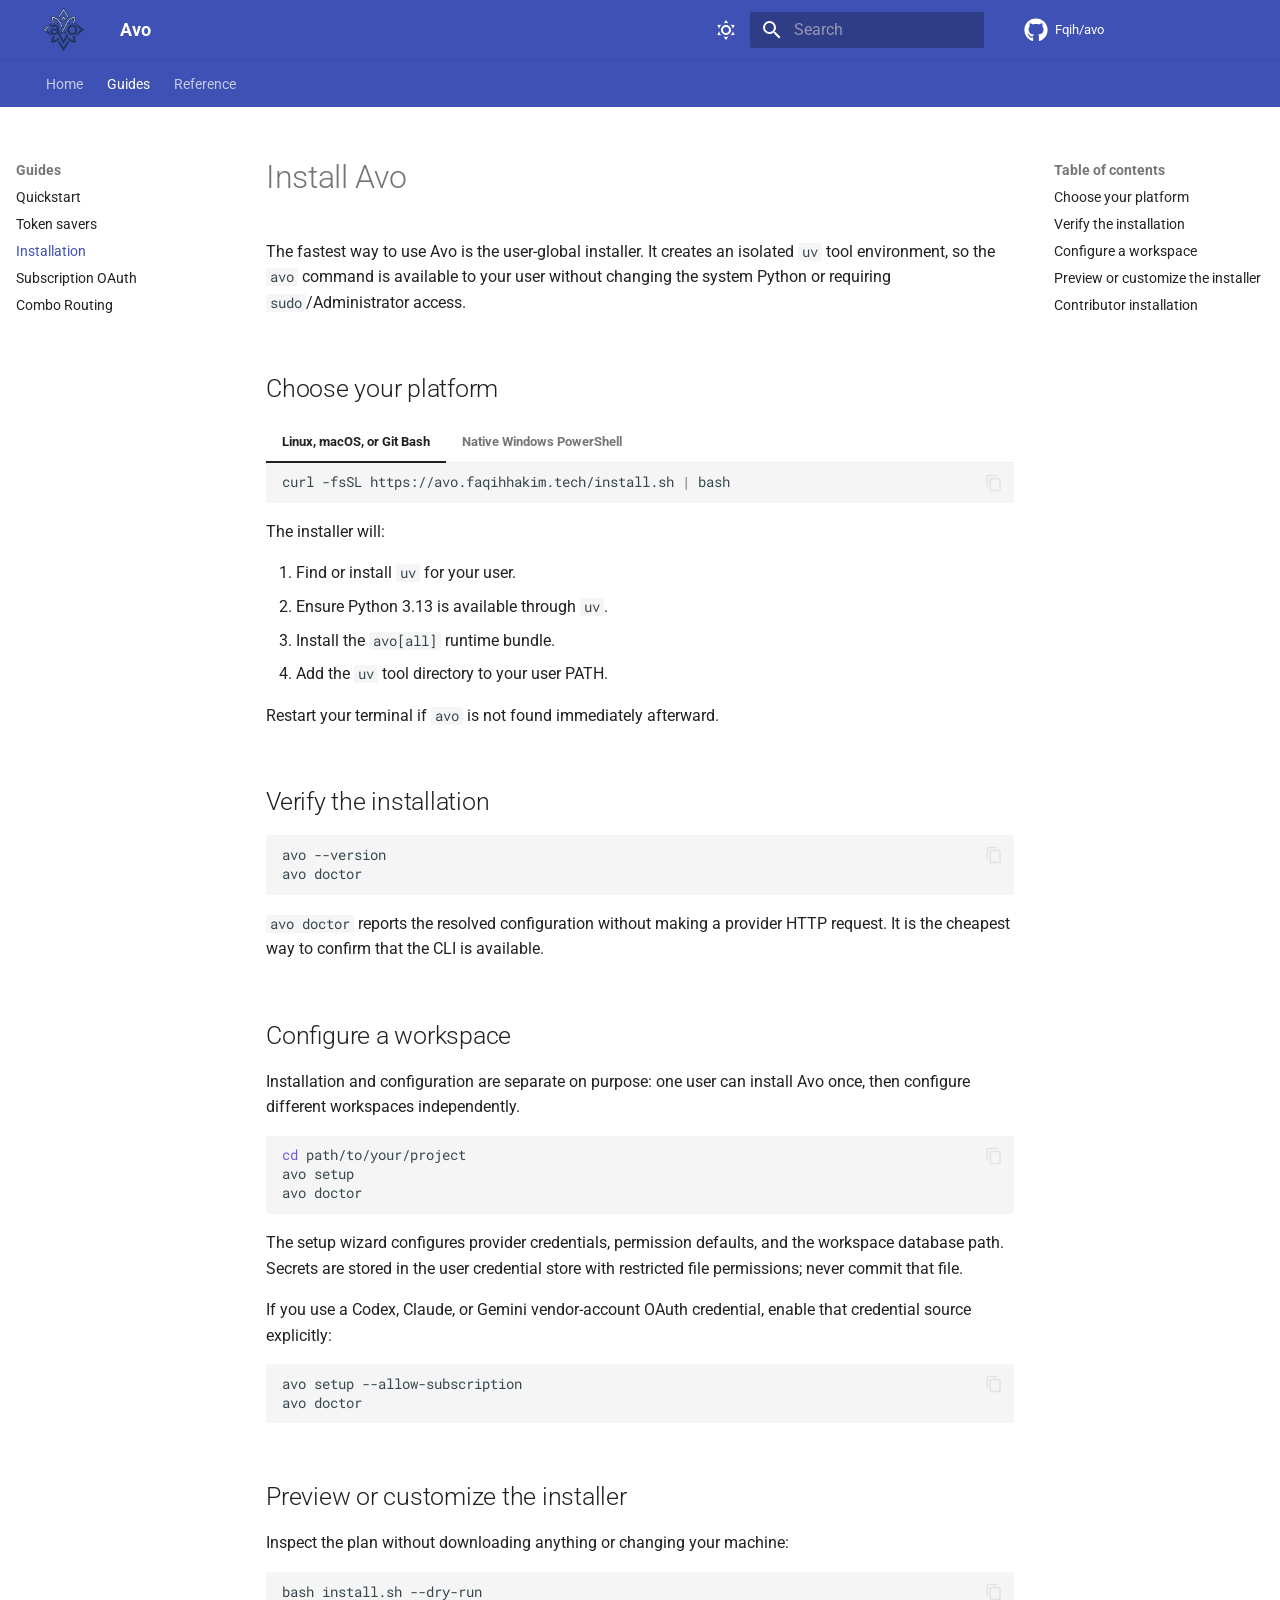
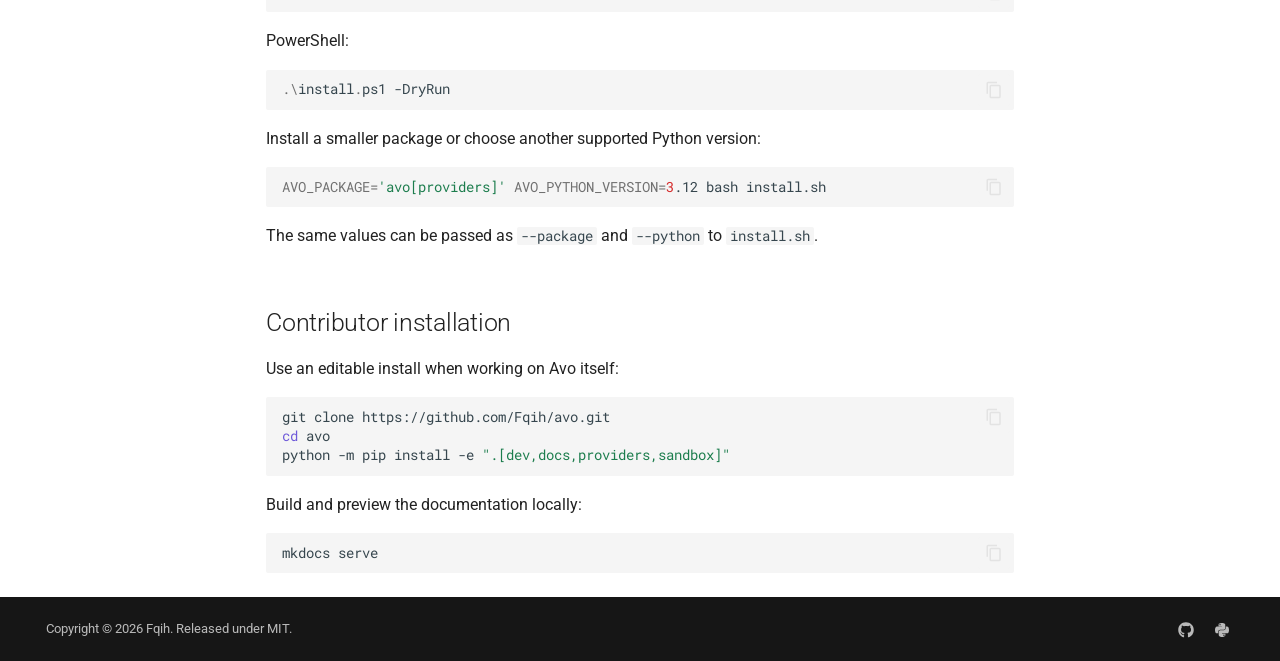
==== site/guides/install/index.html @ 34811fc2 "feat(site): modernize standalone landing site and streamline CI deployment" ====
<!doctype html>
<html lang="en" class="no-js">
  <head>
    
      <meta charset="utf-8">
      <meta name="viewport" content="width=device-width,initial-scale=1">
      
        <meta name="description" content="Provider-agnostic reliability runtime for bounded, observable, resumable AI agent loops.">
      
      
      
        <link rel="canonical" href="https://avo.faqihhakim.tech/guides/install/">
      
      
        <link rel="prev" href="../token-savers/">
      
      
        <link rel="next" href="../subscription-auth/">
      
      
        
      
      
      <link rel="icon" href="../../assets/logo.png">
      <meta name="generator" content="mkdocs-1.6.1, mkdocs-material-9.7.7">
    
    
      
        <title>Installation - Avo</title>
      
    
    
      <link rel="stylesheet" href="../../assets/stylesheets/main.ec1eaa64.min.css">
      
        
        <link rel="stylesheet" href="../../assets/stylesheets/palette.ab4e12ef.min.css">
      
      


    
    
      
    
    
      
        
        
        <link rel="preconnect" href="https://fonts.gstatic.com" crossorigin>
        <link rel="stylesheet" href="https://fonts.googleapis.com/css?family=Roboto:300,300i,400,400i,700,700i%7CRoboto+Mono:400,400i,700,700i&display=fallback">
        <style>:root{--md-text-font:"Roboto";--md-code-font:"Roboto Mono"}</style>
      
    
    
      <link rel="stylesheet" href="../../assets/_mkdocstrings.css">
    
      <link rel="stylesheet" href="../../assets/extra.css">
    
    <script>__md_scope=new URL("../..",location),__md_hash=e=>[...e].reduce(((e,_)=>(e<<5)-e+_.charCodeAt(0)),0),__md_get=(e,_=localStorage,t=__md_scope)=>JSON.parse(_.getItem(t.pathname+"."+e)),__md_set=(e,_,t=localStorage,a=__md_scope)=>{try{t.setItem(a.pathname+"."+e,JSON.stringify(_))}catch(e){}}</script>
    
      

    
    
  </head>
  
  
    
    
      
    
    
    
    
    <body dir="ltr" data-md-color-scheme="default" data-md-color-primary="indigo" data-md-color-accent="indigo">
  
    
    <input class="md-toggle" data-md-toggle="drawer" type="checkbox" id="__drawer" autocomplete="off">
    <input class="md-toggle" data-md-toggle="search" type="checkbox" id="__search" autocomplete="off">
    <label class="md-overlay" for="__drawer"></label>
    <div data-md-component="skip">
      
        
        <a href="#install-avo" class="md-skip">
          Skip to content
        </a>
      
    </div>
    <div data-md-component="announce">
      
    </div>
    
    
      

<header class="md-header" data-md-component="header">
  <nav class="md-header__inner md-grid" aria-label="Header">
    <a href="../.." title="Avo" class="md-header__button md-logo" aria-label="Avo" data-md-component="logo">
      
  <img src="../../assets/logo.png" alt="logo">

    </a>
    <label class="md-header__button md-icon" for="__drawer">
      
      <svg xmlns="http://www.w3.org/2000/svg" viewBox="0 0 24 24"><path d="M3 6h18v2H3zm0 5h18v2H3zm0 5h18v2H3z"/></svg>
    </label>
    <div class="md-header__title" data-md-component="header-title">
      <div class="md-header__ellipsis">
        <div class="md-header__topic">
          <span class="md-ellipsis">
            Avo
          </span>
        </div>
        <div class="md-header__topic" data-md-component="header-topic">
          <span class="md-ellipsis">
            
              Installation
            
          </span>
        </div>
      </div>
    </div>
    
      
        <form class="md-header__option" data-md-component="palette">
  
    
    
    
    <input class="md-option" data-md-color-media="(prefers-color-scheme: light)" data-md-color-scheme="default" data-md-color-primary="indigo" data-md-color-accent="indigo"  aria-label="Switch to dark mode"  type="radio" name="__palette" id="__palette_0">
    
      <label class="md-header__button md-icon" title="Switch to dark mode" for="__palette_1" hidden>
        <svg xmlns="http://www.w3.org/2000/svg" viewBox="0 0 24 24"><path d="M12 7a5 5 0 0 1 5 5 5 5 0 0 1-5 5 5 5 0 0 1-5-5 5 5 0 0 1 5-5m0 2a3 3 0 0 0-3 3 3 3 0 0 0 3 3 3 3 0 0 0 3-3 3 3 0 0 0-3-3m0-7 2.39 3.42C13.65 5.15 12.84 5 12 5s-1.65.15-2.39.42zM3.34 7l4.16-.35A7.2 7.2 0 0 0 5.94 8.5c-.44.74-.69 1.5-.83 2.29zm.02 10 1.76-3.77a7.131 7.131 0 0 0 2.38 4.14zM20.65 7l-1.77 3.79a7.02 7.02 0 0 0-2.38-4.15zm-.01 10-4.14.36c.59-.51 1.12-1.14 1.54-1.86.42-.73.69-1.5.83-2.29zM12 22l-2.41-3.44c.74.27 1.55.44 2.41.44.82 0 1.63-.17 2.37-.44z"/></svg>
      </label>
    
  
    
    
    
    <input class="md-option" data-md-color-media="(prefers-color-scheme: dark)" data-md-color-scheme="slate" data-md-color-primary="indigo" data-md-color-accent="indigo"  aria-label="Switch to light mode"  type="radio" name="__palette" id="__palette_1">
    
      <label class="md-header__button md-icon" title="Switch to light mode" for="__palette_0" hidden>
        <svg xmlns="http://www.w3.org/2000/svg" viewBox="0 0 24 24"><path d="m17.75 4.09-2.53 1.94.91 3.06-2.63-1.81-2.63 1.81.91-3.06-2.53-1.94L12.44 4l1.06-3 1.06 3zm3.5 6.91-1.64 1.25.59 1.98-1.7-1.17-1.7 1.17.59-1.98L15.75 11l2.06-.05L18.5 9l.69 1.95zm-2.28 4.95c.83-.08 1.72 1.1 1.19 1.85-.32.45-.66.87-1.08 1.27C15.17 23 8.84 23 4.94 19.07c-3.91-3.9-3.91-10.24 0-14.14.4-.4.82-.76 1.27-1.08.75-.53 1.93.36 1.85 1.19-.27 2.86.69 5.83 2.89 8.02a9.96 9.96 0 0 0 8.02 2.89m-1.64 2.02a12.08 12.08 0 0 1-7.8-3.47c-2.17-2.19-3.33-5-3.49-7.82-2.81 3.14-2.7 7.96.31 10.98 3.02 3.01 7.84 3.12 10.98.31"/></svg>
      </label>
    
  
</form>
      
    
    
      <script>var palette=__md_get("__palette");if(palette&&palette.color){if("(prefers-color-scheme)"===palette.color.media){var media=matchMedia("(prefers-color-scheme: light)"),input=document.querySelector(media.matches?"[data-md-color-media='(prefers-color-scheme: light)']":"[data-md-color-media='(prefers-color-scheme: dark)']");palette.color.media=input.getAttribute("data-md-color-media"),palette.color.scheme=input.getAttribute("data-md-color-scheme"),palette.color.primary=input.getAttribute("data-md-color-primary"),palette.color.accent=input.getAttribute("data-md-color-accent")}for(var[key,value]of Object.entries(palette.color))document.body.setAttribute("data-md-color-"+key,value)}</script>
    
    
    
      
      
        <label class="md-header__button md-icon" for="__search">
          
          <svg xmlns="http://www.w3.org/2000/svg" viewBox="0 0 24 24"><path d="M9.5 3A6.5 6.5 0 0 1 16 9.5c0 1.61-.59 3.09-1.56 4.23l.27.27h.79l5 5-1.5 1.5-5-5v-.79l-.27-.27A6.52 6.52 0 0 1 9.5 16 6.5 6.5 0 0 1 3 9.5 6.5 6.5 0 0 1 9.5 3m0 2C7 5 5 7 5 9.5S7 14 9.5 14 14 12 14 9.5 12 5 9.5 5"/></svg>
        </label>
        <div class="md-search" data-md-component="search" role="dialog">
  <label class="md-search__overlay" for="__search"></label>
  <div class="md-search__inner" role="search">
    <form class="md-search__form" name="search">
      <input type="text" class="md-search__input" name="query" aria-label="Search" placeholder="Search" autocapitalize="off" autocorrect="off" autocomplete="off" spellcheck="false" data-md-component="search-query" required>
      <label class="md-search__icon md-icon" for="__search">
        
        <svg xmlns="http://www.w3.org/2000/svg" viewBox="0 0 24 24"><path d="M9.5 3A6.5 6.5 0 0 1 16 9.5c0 1.61-.59 3.09-1.56 4.23l.27.27h.79l5 5-1.5 1.5-5-5v-.79l-.27-.27A6.52 6.52 0 0 1 9.5 16 6.5 6.5 0 0 1 3 9.5 6.5 6.5 0 0 1 9.5 3m0 2C7 5 5 7 5 9.5S7 14 9.5 14 14 12 14 9.5 12 5 9.5 5"/></svg>
        
        <svg xmlns="http://www.w3.org/2000/svg" viewBox="0 0 24 24"><path d="M20 11v2H8l5.5 5.5-1.42 1.42L4.16 12l7.92-7.92L13.5 5.5 8 11z"/></svg>
      </label>
      <nav class="md-search__options" aria-label="Search">
        
        <button type="reset" class="md-search__icon md-icon" title="Clear" aria-label="Clear" tabindex="-1">
          
          <svg xmlns="http://www.w3.org/2000/svg" viewBox="0 0 24 24"><path d="M19 6.41 17.59 5 12 10.59 6.41 5 5 6.41 10.59 12 5 17.59 6.41 19 12 13.41 17.59 19 19 17.59 13.41 12z"/></svg>
        </button>
      </nav>
      
        <div class="md-search__suggest" data-md-component="search-suggest"></div>
      
    </form>
    <div class="md-search__output">
      <div class="md-search__scrollwrap" tabindex="0" data-md-scrollfix>
        <div class="md-search-result" data-md-component="search-result">
          <div class="md-search-result__meta">
            Initializing search
          </div>
          <ol class="md-search-result__list" role="presentation"></ol>
        </div>
      </div>
    </div>
  </div>
</div>
      
    
    
      <div class="md-header__source">
        <a href="https://github.com/Fqih/avo" title="Go to repository" class="md-source" data-md-component="source">
  <div class="md-source__icon md-icon">
    
    <svg xmlns="http://www.w3.org/2000/svg" viewBox="0 0 512 512"><!--! Font Awesome Free 7.1.0 by @fontawesome - https://fontawesome.com License - https://fontawesome.com/license/free (Icons: CC BY 4.0, Fonts: SIL OFL 1.1, Code: MIT License) Copyright 2025 Fonticons, Inc.--><path d="M173.9 397.4c0 2-2.3 3.6-5.2 3.6-3.3.3-5.6-1.3-5.6-3.6 0-2 2.3-3.6 5.2-3.6 3-.3 5.6 1.3 5.6 3.6m-31.1-4.5c-.7 2 1.3 4.3 4.3 4.9 2.6 1 5.6 0 6.2-2s-1.3-4.3-4.3-5.2c-2.6-.7-5.5.3-6.2 2.3m44.2-1.7c-2.9.7-4.9 2.6-4.6 4.9.3 2 2.9 3.3 5.9 2.6 2.9-.7 4.9-2.6 4.6-4.6-.3-1.9-3-3.2-5.9-2.9M252.8 8C114.1 8 8 113.3 8 252c0 110.9 69.8 205.8 169.5 239.2 12.8 2.3 17.3-5.6 17.3-12.1 0-6.2-.3-40.4-.3-61.4 0 0-70 15-84.7-29.8 0 0-11.4-29.1-27.8-36.6 0 0-22.9-15.7 1.6-15.4 0 0 24.9 2 38.6 25.8 21.9 38.6 58.6 27.5 72.9 20.9 2.3-16 8.8-27.1 16-33.7-55.9-6.2-112.3-14.3-112.3-110.5 0-27.5 7.6-41.3 23.6-58.9-2.6-6.5-11.1-33.3 2.6-67.9 20.9-6.5 69 27 69 27 20-5.6 41.5-8.5 62.8-8.5s42.8 2.9 62.8 8.5c0 0 48.1-33.6 69-27 13.7 34.7 5.2 61.4 2.6 67.9 16 17.7 25.8 31.5 25.8 58.9 0 96.5-58.9 104.2-114.8 110.5 9.2 7.9 17 22.9 17 46.4 0 33.7-.3 75.4-.3 83.6 0 6.5 4.6 14.4 17.3 12.1C436.2 457.8 504 362.9 504 252 504 113.3 391.5 8 252.8 8M105.2 352.9c-1.3 1-1 3.3.7 5.2 1.6 1.6 3.9 2.3 5.2 1 1.3-1 1-3.3-.7-5.2-1.6-1.6-3.9-2.3-5.2-1m-10.8-8.1c-.7 1.3.3 2.9 2.3 3.9 1.6 1 3.6.7 4.3-.7.7-1.3-.3-2.9-2.3-3.9-2-.6-3.6-.3-4.3.7m32.4 35.6c-1.6 1.3-1 4.3 1.3 6.2 2.3 2.3 5.2 2.6 6.5 1 1.3-1.3.7-4.3-1.3-6.2-2.2-2.3-5.2-2.6-6.5-1m-11.4-14.7c-1.6 1-1.6 3.6 0 5.9s4.3 3.3 5.6 2.3c1.6-1.3 1.6-3.9 0-6.2-1.4-2.3-4-3.3-5.6-2"/></svg>
  </div>
  <div class="md-source__repository">
    Fqih/avo
  </div>
</a>
      </div>
    
  </nav>
  
</header>
    
    <div class="md-container" data-md-component="container">
      
      
        
          
            
<nav class="md-tabs" aria-label="Tabs" data-md-component="tabs">
  <div class="md-grid">
    <ul class="md-tabs__list">
      
        
  
  
  
  
    <li class="md-tabs__item">
      <a href="../.." class="md-tabs__link">
        
  
  
    
  
  Home

      </a>
    </li>
  

      
        
  
  
  
    
  
  
    
    
      <li class="md-tabs__item md-tabs__item--active">
        <a href="../quickstart/" class="md-tabs__link">
          
  
  
    
  
  Guides

        </a>
      </li>
    
  

      
        
  
  
  
  
    
    
      <li class="md-tabs__item">
        <a href="../../avo-reference/" class="md-tabs__link">
          
  
  
    
  
  Reference

        </a>
      </li>
    
  

      
    </ul>
  </div>
</nav>
          
        
      
      <main class="md-main" data-md-component="main">
        <div class="md-main__inner md-grid">
          
            
              
              <div class="md-sidebar md-sidebar--primary" data-md-component="sidebar" data-md-type="navigation" >
                <div class="md-sidebar__scrollwrap">
                  <div class="md-sidebar__inner">
                    


  


<nav class="md-nav md-nav--primary md-nav--lifted" aria-label="Navigation" data-md-level="0">
  <label class="md-nav__title" for="__drawer">
    <a href="../.." title="Avo" class="md-nav__button md-logo" aria-label="Avo" data-md-component="logo">
      
  <img src="../../assets/logo.png" alt="logo">

    </a>
    Avo
  </label>
  
    <div class="md-nav__source">
      <a href="https://github.com/Fqih/avo" title="Go to repository" class="md-source" data-md-component="source">
  <div class="md-source__icon md-icon">
    
    <svg xmlns="http://www.w3.org/2000/svg" viewBox="0 0 512 512"><!--! Font Awesome Free 7.1.0 by @fontawesome - https://fontawesome.com License - https://fontawesome.com/license/free (Icons: CC BY 4.0, Fonts: SIL OFL 1.1, Code: MIT License) Copyright 2025 Fonticons, Inc.--><path d="M173.9 397.4c0 2-2.3 3.6-5.2 3.6-3.3.3-5.6-1.3-5.6-3.6 0-2 2.3-3.6 5.2-3.6 3-.3 5.6 1.3 5.6 3.6m-31.1-4.5c-.7 2 1.3 4.3 4.3 4.9 2.6 1 5.6 0 6.2-2s-1.3-4.3-4.3-5.2c-2.6-.7-5.5.3-6.2 2.3m44.2-1.7c-2.9.7-4.9 2.6-4.6 4.9.3 2 2.9 3.3 5.9 2.6 2.9-.7 4.9-2.6 4.6-4.6-.3-1.9-3-3.2-5.9-2.9M252.8 8C114.1 8 8 113.3 8 252c0 110.9 69.8 205.8 169.5 239.2 12.8 2.3 17.3-5.6 17.3-12.1 0-6.2-.3-40.4-.3-61.4 0 0-70 15-84.7-29.8 0 0-11.4-29.1-27.8-36.6 0 0-22.9-15.7 1.6-15.4 0 0 24.9 2 38.6 25.8 21.9 38.6 58.6 27.5 72.9 20.9 2.3-16 8.8-27.1 16-33.7-55.9-6.2-112.3-14.3-112.3-110.5 0-27.5 7.6-41.3 23.6-58.9-2.6-6.5-11.1-33.3 2.6-67.9 20.9-6.5 69 27 69 27 20-5.6 41.5-8.5 62.8-8.5s42.8 2.9 62.8 8.5c0 0 48.1-33.6 69-27 13.7 34.7 5.2 61.4 2.6 67.9 16 17.7 25.8 31.5 25.8 58.9 0 96.5-58.9 104.2-114.8 110.5 9.2 7.9 17 22.9 17 46.4 0 33.7-.3 75.4-.3 83.6 0 6.5 4.6 14.4 17.3 12.1C436.2 457.8 504 362.9 504 252 504 113.3 391.5 8 252.8 8M105.2 352.9c-1.3 1-1 3.3.7 5.2 1.6 1.6 3.9 2.3 5.2 1 1.3-1 1-3.3-.7-5.2-1.6-1.6-3.9-2.3-5.2-1m-10.8-8.1c-.7 1.3.3 2.9 2.3 3.9 1.6 1 3.6.7 4.3-.7.7-1.3-.3-2.9-2.3-3.9-2-.6-3.6-.3-4.3.7m32.4 35.6c-1.6 1.3-1 4.3 1.3 6.2 2.3 2.3 5.2 2.6 6.5 1 1.3-1.3.7-4.3-1.3-6.2-2.2-2.3-5.2-2.6-6.5-1m-11.4-14.7c-1.6 1-1.6 3.6 0 5.9s4.3 3.3 5.6 2.3c1.6-1.3 1.6-3.9 0-6.2-1.4-2.3-4-3.3-5.6-2"/></svg>
  </div>
  <div class="md-source__repository">
    Fqih/avo
  </div>
</a>
    </div>
  
  <ul class="md-nav__list" data-md-scrollfix>
    
      
      
  
  
  
  
    <li class="md-nav__item">
      <a href="../.." class="md-nav__link">
        
  
  
  <span class="md-ellipsis">
    
  
    Home
  

    
  </span>
  
  

      </a>
    </li>
  

    
      
      
  
  
    
  
  
  
    
    
      
        
      
        
      
        
      
        
      
        
      
    
    
    
      
        
        
      
      
        
      
    
    
    <li class="md-nav__item md-nav__item--active md-nav__item--section md-nav__item--nested">
      
        
        
        <input class="md-nav__toggle md-toggle " type="checkbox" id="__nav_2" checked>
        
          
          <label class="md-nav__link" for="__nav_2" id="__nav_2_label" tabindex="">
            
  
  
  <span class="md-ellipsis">
    
  
    Guides
  

    
  </span>
  
  

            <span class="md-nav__icon md-icon"></span>
          </label>
        
        <nav class="md-nav" data-md-level="1" aria-labelledby="__nav_2_label" aria-expanded="true">
          <label class="md-nav__title" for="__nav_2">
            <span class="md-nav__icon md-icon"></span>
            
  
    Guides
  

          </label>
          <ul class="md-nav__list" data-md-scrollfix>
            
              
                
  
  
  
  
    <li class="md-nav__item">
      <a href="../quickstart/" class="md-nav__link">
        
  
  
  <span class="md-ellipsis">
    
  
    Quickstart
  

    
  </span>
  
  

      </a>
    </li>
  

              
            
              
                
  
  
  
  
    <li class="md-nav__item">
      <a href="../token-savers/" class="md-nav__link">
        
  
  
  <span class="md-ellipsis">
    
  
    Token savers
  

    
  </span>
  
  

      </a>
    </li>
  

              
            
              
                
  
  
    
  
  
  
    <li class="md-nav__item md-nav__item--active">
      
      <input class="md-nav__toggle md-toggle" type="checkbox" id="__toc">
      
      
        
      
      
        <label class="md-nav__link md-nav__link--active" for="__toc">
          
  
  
  <span class="md-ellipsis">
    
  
    Installation
  

    
  </span>
  
  

          <span class="md-nav__icon md-icon"></span>
        </label>
      
      <a href="./" class="md-nav__link md-nav__link--active">
        
  
  
  <span class="md-ellipsis">
    
  
    Installation
  

    
  </span>
  
  

      </a>
      
        

<nav class="md-nav md-nav--secondary" aria-label="Table of contents">
  
  
  
    
  
  
    <label class="md-nav__title" for="__toc">
      <span class="md-nav__icon md-icon"></span>
      Table of contents
    </label>
    <ul class="md-nav__list" data-md-component="toc" data-md-scrollfix>
      
        <li class="md-nav__item">
  <a href="#choose-your-platform" class="md-nav__link">
    <span class="md-ellipsis">
      
        Choose your platform
      
    </span>
  </a>
  
</li>
      
        <li class="md-nav__item">
  <a href="#verify-the-installation" class="md-nav__link">
    <span class="md-ellipsis">
      
        Verify the installation
      
    </span>
  </a>
  
</li>
      
        <li class="md-nav__item">
  <a href="#configure-a-workspace" class="md-nav__link">
    <span class="md-ellipsis">
      
        Configure a workspace
      
    </span>
  </a>
  
</li>
      
        <li class="md-nav__item">
  <a href="#preview-or-customize-the-installer" class="md-nav__link">
    <span class="md-ellipsis">
      
        Preview or customize the installer
      
    </span>
  </a>
  
</li>
      
        <li class="md-nav__item">
  <a href="#contributor-installation" class="md-nav__link">
    <span class="md-ellipsis">
      
        Contributor installation
      
    </span>
  </a>
  
</li>
      
    </ul>
  
</nav>
      
    </li>
  

              
            
              
                
  
  
  
  
    <li class="md-nav__item">
      <a href="../subscription-auth/" class="md-nav__link">
        
  
  
  <span class="md-ellipsis">
    
  
    Subscription OAuth
  

    
  </span>
  
  

      </a>
    </li>
  

              
            
              
                
  
  
  
  
    <li class="md-nav__item">
      <a href="../combo-routing/" class="md-nav__link">
        
  
  
  <span class="md-ellipsis">
    
  
    Combo Routing
  

    
  </span>
  
  

      </a>
    </li>
  

              
            
          </ul>
        </nav>
      
    </li>
  

    
      
      
  
  
  
  
    
    
      
        
      
        
      
        
      
        
      
        
      
        
      
        
          
        
      
    
    
    
      
      
        
      
    
    
    <li class="md-nav__item md-nav__item--nested">
      
        
        
        <input class="md-nav__toggle md-toggle " type="checkbox" id="__nav_3" >
        
          
          <div class="md-nav__link md-nav__container">
            <a href="../../api/" class="md-nav__link ">
              
  
  
  <span class="md-ellipsis">
    
  
    Reference
  

    
  </span>
  
  

            </a>
            
              
              <label class="md-nav__link " for="__nav_3" id="__nav_3_label" tabindex="0">
                <span class="md-nav__icon md-icon"></span>
              </label>
            
          </div>
        
        <nav class="md-nav" data-md-level="1" aria-labelledby="__nav_3_label" aria-expanded="false">
          <label class="md-nav__title" for="__nav_3">
            <span class="md-nav__icon md-icon"></span>
            
  
    Reference
  

          </label>
          <ul class="md-nav__list" data-md-scrollfix>
            
              
                
  
  
  
  
    <li class="md-nav__item">
      <a href="../../avo-reference/" class="md-nav__link">
        
  
  
  <span class="md-ellipsis">
    
  
    Project reference
  

    
  </span>
  
  

      </a>
    </li>
  

              
            
              
                
  
  
  
  
    <li class="md-nav__item">
      <a href="../../api-stability/" class="md-nav__link">
        
  
  
  <span class="md-ellipsis">
    
  
    API stability
  

    
  </span>
  
  

      </a>
    </li>
  

              
            
              
                
  
  
  
  
    <li class="md-nav__item">
      <a href="../../semver/" class="md-nav__link">
        
  
  
  <span class="md-ellipsis">
    
  
    SemVer policy
  

    
  </span>
  
  

      </a>
    </li>
  

              
            
              
                
  
  
  
  
    <li class="md-nav__item">
      <a href="../../parity-vs-cc-codex/" class="md-nav__link">
        
  
  
  <span class="md-ellipsis">
    
  
    Parity vs CC/Codex
  

    
  </span>
  
  

      </a>
    </li>
  

              
            
              
                
  
  
  
  
    <li class="md-nav__item">
      <a href="../../changelog/" class="md-nav__link">
        
  
  
  <span class="md-ellipsis">
    
  
    Changelog
  

    
  </span>
  
  

      </a>
    </li>
  

              
            
              
                
  
  
  
  
    <li class="md-nav__item">
      <a href="../../cli/" class="md-nav__link">
        
  
  
  <span class="md-ellipsis">
    
  
    CLI
  

    
  </span>
  
  

      </a>
    </li>
  

              
            
              
            
          </ul>
        </nav>
      
    </li>
  

    
  </ul>
</nav>
                  </div>
                </div>
              </div>
            
            
              
              <div class="md-sidebar md-sidebar--secondary" data-md-component="sidebar" data-md-type="toc" >
                <div class="md-sidebar__scrollwrap">
                  <div class="md-sidebar__inner">
                    

<nav class="md-nav md-nav--secondary" aria-label="Table of contents">
  
  
  
    
  
  
    <label class="md-nav__title" for="__toc">
      <span class="md-nav__icon md-icon"></span>
      Table of contents
    </label>
    <ul class="md-nav__list" data-md-component="toc" data-md-scrollfix>
      
        <li class="md-nav__item">
  <a href="#choose-your-platform" class="md-nav__link">
    <span class="md-ellipsis">
      
        Choose your platform
      
    </span>
  </a>
  
</li>
      
        <li class="md-nav__item">
  <a href="#verify-the-installation" class="md-nav__link">
    <span class="md-ellipsis">
      
        Verify the installation
      
    </span>
  </a>
  
</li>
      
        <li class="md-nav__item">
  <a href="#configure-a-workspace" class="md-nav__link">
    <span class="md-ellipsis">
      
        Configure a workspace
      
    </span>
  </a>
  
</li>
      
        <li class="md-nav__item">
  <a href="#preview-or-customize-the-installer" class="md-nav__link">
    <span class="md-ellipsis">
      
        Preview or customize the installer
      
    </span>
  </a>
  
</li>
      
        <li class="md-nav__item">
  <a href="#contributor-installation" class="md-nav__link">
    <span class="md-ellipsis">
      
        Contributor installation
      
    </span>
  </a>
  
</li>
      
    </ul>
  
</nav>
                  </div>
                </div>
              </div>
            
          
          
            <div class="md-content" data-md-component="content">
              
              <article class="md-content__inner md-typeset">
                
                  


  
  


<h1 id="install-avo">Install Avo<a class="headerlink" href="#install-avo" title="Permanent link">&para;</a></h1>
<p>The fastest way to use Avo is the user-global installer. It creates an
isolated <code>uv</code> tool environment, so the <code>avo</code> command is available to your user
without changing the system Python or requiring <code>sudo</code>/Administrator access.</p>
<h2 id="choose-your-platform">Choose your platform<a class="headerlink" href="#choose-your-platform" title="Permanent link">&para;</a></h2>
<div class="tabbed-set tabbed-alternate" data-tabs="1:2"><input checked="checked" id="__tabbed_1_1" name="__tabbed_1" type="radio" /><input id="__tabbed_1_2" name="__tabbed_1" type="radio" /><div class="tabbed-labels"><label for="__tabbed_1_1">Linux, macOS, or Git Bash</label><label for="__tabbed_1_2">Native Windows PowerShell</label></div>
<div class="tabbed-content">
<div class="tabbed-block">
<div class="language-bash highlight"><pre><span></span><code><span id="__span-0-1"><a id="__codelineno-0-1" name="__codelineno-0-1" href="#__codelineno-0-1"></a>curl<span class="w"> </span>-fsSL<span class="w"> </span>https://avo.faqihhakim.tech/install.sh<span class="w"> </span><span class="p">|</span><span class="w"> </span>bash
</span></code></pre></div>
</div>
<div class="tabbed-block">
<div class="language-powershell highlight"><pre><span></span><code><span id="__span-1-1"><a id="__codelineno-1-1" name="__codelineno-1-1" href="#__codelineno-1-1"></a><span class="nb">irm </span><span class="n">https</span><span class="p">://</span><span class="n">avo</span><span class="p">.</span><span class="n">faqihhakim</span><span class="p">.</span><span class="n">tech</span><span class="p">/</span><span class="n">install</span><span class="p">.</span><span class="n">ps1</span> <span class="p">|</span> <span class="nb">iex</span>
</span></code></pre></div>
</div>
</div>
</div>
<p>The installer will:</p>
<ol>
<li>Find or install <code>uv</code> for your user.</li>
<li>Ensure Python 3.13 is available through <code>uv</code>.</li>
<li>Install the <code>avo[all]</code> runtime bundle.</li>
<li>Add the <code>uv</code> tool directory to your user PATH.</li>
</ol>
<p>Restart your terminal if <code>avo</code> is not found immediately afterward.</p>
<h2 id="verify-the-installation">Verify the installation<a class="headerlink" href="#verify-the-installation" title="Permanent link">&para;</a></h2>
<div class="language-bash highlight"><pre><span></span><code><span id="__span-2-1"><a id="__codelineno-2-1" name="__codelineno-2-1" href="#__codelineno-2-1"></a>avo<span class="w"> </span>--version
</span><span id="__span-2-2"><a id="__codelineno-2-2" name="__codelineno-2-2" href="#__codelineno-2-2"></a>avo<span class="w"> </span>doctor
</span></code></pre></div>
<p><code>avo doctor</code> reports the resolved configuration without making a provider HTTP
request. It is the cheapest way to confirm that the CLI is available.</p>
<h2 id="configure-a-workspace">Configure a workspace<a class="headerlink" href="#configure-a-workspace" title="Permanent link">&para;</a></h2>
<p>Installation and configuration are separate on purpose: one user can install
Avo once, then configure different workspaces independently.</p>
<div class="language-bash highlight"><pre><span></span><code><span id="__span-3-1"><a id="__codelineno-3-1" name="__codelineno-3-1" href="#__codelineno-3-1"></a><span class="nb">cd</span><span class="w"> </span>path/to/your/project
</span><span id="__span-3-2"><a id="__codelineno-3-2" name="__codelineno-3-2" href="#__codelineno-3-2"></a>avo<span class="w"> </span>setup
</span><span id="__span-3-3"><a id="__codelineno-3-3" name="__codelineno-3-3" href="#__codelineno-3-3"></a>avo<span class="w"> </span>doctor
</span></code></pre></div>
<p>The setup wizard configures provider credentials, permission defaults, and the
workspace database path. Secrets are stored in the user credential store with
restricted file permissions; never commit that file.</p>
<p>If you use a Codex, Claude, or Gemini vendor-account OAuth credential, enable
that credential source explicitly:</p>
<div class="language-bash highlight"><pre><span></span><code><span id="__span-4-1"><a id="__codelineno-4-1" name="__codelineno-4-1" href="#__codelineno-4-1"></a>avo<span class="w"> </span>setup<span class="w"> </span>--allow-subscription
</span><span id="__span-4-2"><a id="__codelineno-4-2" name="__codelineno-4-2" href="#__codelineno-4-2"></a>avo<span class="w"> </span>doctor
</span></code></pre></div>
<h2 id="preview-or-customize-the-installer">Preview or customize the installer<a class="headerlink" href="#preview-or-customize-the-installer" title="Permanent link">&para;</a></h2>
<p>Inspect the plan without downloading anything or changing your machine:</p>
<div class="language-bash highlight"><pre><span></span><code><span id="__span-5-1"><a id="__codelineno-5-1" name="__codelineno-5-1" href="#__codelineno-5-1"></a>bash<span class="w"> </span>install.sh<span class="w"> </span>--dry-run
</span></code></pre></div>
<p>PowerShell:</p>
<div class="language-powershell highlight"><pre><span></span><code><span id="__span-6-1"><a id="__codelineno-6-1" name="__codelineno-6-1" href="#__codelineno-6-1"></a><span class="p">.\</span><span class="n">install</span><span class="p">.</span><span class="n">ps1</span> <span class="n">-DryRun</span>
</span></code></pre></div>
<p>Install a smaller package or choose another supported Python version:</p>
<div class="language-bash highlight"><pre><span></span><code><span id="__span-7-1"><a id="__codelineno-7-1" name="__codelineno-7-1" href="#__codelineno-7-1"></a><span class="nv">AVO_PACKAGE</span><span class="o">=</span><span class="s1">&#39;avo[providers]&#39;</span><span class="w"> </span><span class="nv">AVO_PYTHON_VERSION</span><span class="o">=</span><span class="m">3</span>.12<span class="w"> </span>bash<span class="w"> </span>install.sh
</span></code></pre></div>
<p>The same values can be passed as <code>--package</code> and <code>--python</code> to <code>install.sh</code>.</p>
<h2 id="contributor-installation">Contributor installation<a class="headerlink" href="#contributor-installation" title="Permanent link">&para;</a></h2>
<p>Use an editable install when working on Avo itself:</p>
<div class="language-bash highlight"><pre><span></span><code><span id="__span-8-1"><a id="__codelineno-8-1" name="__codelineno-8-1" href="#__codelineno-8-1"></a>git<span class="w"> </span>clone<span class="w"> </span>https://github.com/Fqih/avo.git
</span><span id="__span-8-2"><a id="__codelineno-8-2" name="__codelineno-8-2" href="#__codelineno-8-2"></a><span class="nb">cd</span><span class="w"> </span>avo
</span><span id="__span-8-3"><a id="__codelineno-8-3" name="__codelineno-8-3" href="#__codelineno-8-3"></a>python<span class="w"> </span>-m<span class="w"> </span>pip<span class="w"> </span>install<span class="w"> </span>-e<span class="w"> </span><span class="s2">&quot;.[dev,docs,providers,sandbox]&quot;</span>
</span></code></pre></div>
<p>Build and preview the documentation locally:</p>
<div class="language-bash highlight"><pre><span></span><code><span id="__span-9-1"><a id="__codelineno-9-1" name="__codelineno-9-1" href="#__codelineno-9-1"></a>mkdocs<span class="w"> </span>serve
</span></code></pre></div>












                
              </article>
            </div>
          
          
<script>var target=document.getElementById(location.hash.slice(1));target&&target.name&&(target.checked=target.name.startsWith("__tabbed_"))</script>
        </div>
        
          <button type="button" class="md-top md-icon" data-md-component="top" hidden>
  
  <svg xmlns="http://www.w3.org/2000/svg" viewBox="0 0 24 24"><path d="M13 20h-2V8l-5.5 5.5-1.42-1.42L12 4.16l7.92 7.92-1.42 1.42L13 8z"/></svg>
  Back to top
</button>
        
      </main>
      
        <footer class="md-footer">
  
  <div class="md-footer-meta md-typeset">
    <div class="md-footer-meta__inner md-grid">
      <div class="md-copyright">
  
    <div class="md-copyright__highlight">
      Copyright &copy; 2026 Fqih. Released under MIT.
    </div>
  
  
</div>
      
        
<div class="md-social">
  
    
    
    
    
    <a href="https://github.com/Fqih/avo" target="_blank" rel="noopener" title="Avo on GitHub" class="md-social__link">
      <svg xmlns="http://www.w3.org/2000/svg" viewBox="0 0 512 512"><!--! Font Awesome Free 7.1.0 by @fontawesome - https://fontawesome.com License - https://fontawesome.com/license/free (Icons: CC BY 4.0, Fonts: SIL OFL 1.1, Code: MIT License) Copyright 2025 Fonticons, Inc.--><path d="M173.9 397.4c0 2-2.3 3.6-5.2 3.6-3.3.3-5.6-1.3-5.6-3.6 0-2 2.3-3.6 5.2-3.6 3-.3 5.6 1.3 5.6 3.6m-31.1-4.5c-.7 2 1.3 4.3 4.3 4.9 2.6 1 5.6 0 6.2-2s-1.3-4.3-4.3-5.2c-2.6-.7-5.5.3-6.2 2.3m44.2-1.7c-2.9.7-4.9 2.6-4.6 4.9.3 2 2.9 3.3 5.9 2.6 2.9-.7 4.9-2.6 4.6-4.6-.3-1.9-3-3.2-5.9-2.9M252.8 8C114.1 8 8 113.3 8 252c0 110.9 69.8 205.8 169.5 239.2 12.8 2.3 17.3-5.6 17.3-12.1 0-6.2-.3-40.4-.3-61.4 0 0-70 15-84.7-29.8 0 0-11.4-29.1-27.8-36.6 0 0-22.9-15.7 1.6-15.4 0 0 24.9 2 38.6 25.8 21.9 38.6 58.6 27.5 72.9 20.9 2.3-16 8.8-27.1 16-33.7-55.9-6.2-112.3-14.3-112.3-110.5 0-27.5 7.6-41.3 23.6-58.9-2.6-6.5-11.1-33.3 2.6-67.9 20.9-6.5 69 27 69 27 20-5.6 41.5-8.5 62.8-8.5s42.8 2.9 62.8 8.5c0 0 48.1-33.6 69-27 13.7 34.7 5.2 61.4 2.6 67.9 16 17.7 25.8 31.5 25.8 58.9 0 96.5-58.9 104.2-114.8 110.5 9.2 7.9 17 22.9 17 46.4 0 33.7-.3 75.4-.3 83.6 0 6.5 4.6 14.4 17.3 12.1C436.2 457.8 504 362.9 504 252 504 113.3 391.5 8 252.8 8M105.2 352.9c-1.3 1-1 3.3.7 5.2 1.6 1.6 3.9 2.3 5.2 1 1.3-1 1-3.3-.7-5.2-1.6-1.6-3.9-2.3-5.2-1m-10.8-8.1c-.7 1.3.3 2.9 2.3 3.9 1.6 1 3.6.7 4.3-.7.7-1.3-.3-2.9-2.3-3.9-2-.6-3.6-.3-4.3.7m32.4 35.6c-1.6 1.3-1 4.3 1.3 6.2 2.3 2.3 5.2 2.6 6.5 1 1.3-1.3.7-4.3-1.3-6.2-2.2-2.3-5.2-2.6-6.5-1m-11.4-14.7c-1.6 1-1.6 3.6 0 5.9s4.3 3.3 5.6 2.3c1.6-1.3 1.6-3.9 0-6.2-1.4-2.3-4-3.3-5.6-2"/></svg>
    </a>
  
    
    
    
    
    <a href="https://pypi.org/project/avo/" target="_blank" rel="noopener" title="Avo on PyPI" class="md-social__link">
      <svg xmlns="http://www.w3.org/2000/svg" viewBox="0 0 448 512"><!--! Font Awesome Free 7.1.0 by @fontawesome - https://fontawesome.com License - https://fontawesome.com/license/free (Icons: CC BY 4.0, Fonts: SIL OFL 1.1, Code: MIT License) Copyright 2025 Fonticons, Inc.--><path d="M439.8 200.5c-7.7-30.9-22.3-54.2-53.4-54.2h-40.1v47.4c0 36.8-31.2 67.8-66.8 67.8H172.7c-29.2 0-53.4 25-53.4 54.3v101.8c0 29 25.2 46 53.4 54.3 33.8 9.9 66.3 11.7 106.8 0 26.9-7.8 53.4-23.5 53.4-54.3v-40.7H226.2v-13.6h160.2c31.1 0 42.6-21.7 53.4-54.2 11.2-33.5 10.7-65.7 0-108.6M286.2 444.7a20.4 20.4 0 1 1 0-40.7 20.4 20.4 0 1 1 0 40.7M167.8 248.1h106.8c29.7 0 53.4-24.5 53.4-54.3V91.9c0-29-24.4-50.7-53.4-55.6-35.8-5.9-74.7-5.6-106.8.1-45.2 8-53.4 24.7-53.4 55.6v40.7h106.9v13.6h-147c-31.1 0-58.3 18.7-66.8 54.2-9.8 40.7-10.2 66.1 0 108.6 7.6 31.6 25.7 54.2 56.8 54.2H101v-48.8c0-35.3 30.5-66.4 66.8-66.4m-6.6-183.4a20.4 20.4 0 1 1 0 40.8 20.4 20.4 0 1 1 0-40.8"/></svg>
    </a>
  
</div>
      
    </div>
  </div>
</footer>
      
    </div>
    <div class="md-dialog" data-md-component="dialog">
      <div class="md-dialog__inner md-typeset"></div>
    </div>
    
    
    
      
      
      <script id="__config" type="application/json">{"annotate": null, "base": "../..", "features": ["navigation.tabs", "navigation.sections", "navigation.indexes", "navigation.top", "navigation.tracking", "content.code.copy", "content.code.annotate", "search.suggest", "search.highlight", "toc.follow"], "search": "../../assets/javascripts/workers/search.2c215733.min.js", "tags": null, "translations": {"clipboard.copied": "Copied to clipboard", "clipboard.copy": "Copy to clipboard", "search.result.more.one": "1 more on this page", "search.result.more.other": "# more on this page", "search.result.none": "No matching documents", "search.result.one": "1 matching document", "search.result.other": "# matching documents", "search.result.placeholder": "Type to start searching", "search.result.term.missing": "Missing", "select.version": "Select version"}, "version": null}</script>
    
    
      <script src="../../assets/javascripts/bundle.d7400e89.min.js"></script>
      
    
  </body>
</html>
---- site/assets/stylesheets/main.ec1eaa64.min.css ----
@charset "UTF-8";html{-webkit-text-size-adjust:none;-moz-text-size-adjust:none;text-size-adjust:none;box-sizing:border-box}*,:after,:before{box-sizing:inherit}@media (prefers-reduced-motion){*,:after,:before{transition:none!important}}body{margin:0}a,button,input,label{-webkit-tap-highlight-color:transparent}a{color:inherit;text-decoration:none}hr{border:0;box-sizing:initial;display:block;height:.05rem;overflow:visible;padding:0}small{font-size:80%}sub,sup{line-height:1em}img{border-style:none}table{border-collapse:initial;border-spacing:0}td,th{font-weight:400;vertical-align:top}button{background:#0000;border:0;font-family:inherit;font-size:inherit;margin:0;padding:0}input{border:0;outline:none}:root{--md-primary-fg-color:#4051b5;--md-primary-fg-color--light:#5d6cc0;--md-primary-fg-color--dark:#303fa1;--md-primary-bg-color:#fff;--md-primary-bg-color--light:#ffffffb3;--md-accent-fg-color:#526cfe;--md-accent-fg-color--transparent:#526cfe1a;--md-accent-bg-color:#fff;--md-accent-bg-color--light:#ffffffb3}[data-md-color-scheme=default]{color-scheme:light}[data-md-color-scheme=default] img[src$="#gh-dark-mode-only"],[data-md-color-scheme=default] img[src$="#only-dark"]{display:none}:root,[data-md-color-scheme=default]{--md-hue:225deg;--md-default-fg-color:#000000de;--md-default-fg-color--light:#0000008a;--md-default-fg-color--lighter:#00000052;--md-default-fg-color--lightest:#00000012;--md-default-bg-color:#fff;--md-default-bg-color--light:#ffffffb3;--md-default-bg-color--lighter:#ffffff4d;--md-default-bg-color--lightest:#ffffff1f;--md-code-fg-color:#36464e;--md-code-bg-color:#f5f5f5;--md-code-bg-color--light:#f5f5f5b3;--md-code-bg-color--lighter:#f5f5f54d;--md-code-hl-color:#4287ff;--md-code-hl-color--light:#4287ff1a;--md-code-hl-number-color:#d52a2a;--md-code-hl-special-color:#db1457;--md-code-hl-function-color:#a846b9;--md-code-hl-constant-color:#6e59d9;--md-code-hl-keyword-color:#3f6ec6;--md-code-hl-string-color:#1c7d4d;--md-code-hl-name-color:var(--md-code-fg-color);--md-code-hl-operator-color:var(--md-default-fg-color--light);--md-code-hl-punctuation-color:var(--md-default-fg-color--light);--md-code-hl-comment-color:var(--md-default-fg-color--light);--md-code-hl-generic-color:var(--md-default-fg-color--light);--md-code-hl-variable-color:var(--md-default-fg-color--light);--md-typeset-color:var(--md-default-fg-color);--md-typeset-a-color:var(--md-primary-fg-color);--md-typeset-del-color:#f5503d26;--md-typeset-ins-color:#0bd57026;--md-typeset-kbd-color:#fafafa;--md-typeset-kbd-accent-color:#fff;--md-typeset-kbd-border-color:#b8b8b8;--md-typeset-mark-color:#ffff0080;--md-typeset-table-color:#0000001f;--md-typeset-table-color--light:rgba(0,0,0,.035);--md-admonition-fg-color:var(--md-default-fg-color);--md-admonition-bg-color:var(--md-default-bg-color);--md-warning-fg-color:#000000de;--md-warning-bg-color:#ff9;--md-footer-fg-color:#fff;--md-footer-fg-color--light:#ffffffb3;--md-footer-fg-color--lighter:#ffffff73;--md-footer-bg-color:#000000de;--md-footer-bg-color--dark:#00000052;--md-shadow-z1:0 0.2rem 0.5rem #0000000d,0 0 0.05rem #0000001a;--md-shadow-z2:0 0.2rem 0.5rem #0000001a,0 0 0.05rem #00000040;--md-shadow-z3:0 0.2rem 0.5rem #0003,0 0 0.05rem #00000059}.md-icon svg{fill:currentcolor;display:block;height:1.2rem;width:1.2rem}body{-webkit-font-smoothing:antialiased;-moz-osx-font-smoothing:grayscale;--md-text-font-family:var(--md-text-font,_),-apple-system,BlinkMacSystemFont,Helvetica,Arial,sans-serif;--md-code-font-family:var(--md-code-font,_),SFMono-Regular,Consolas,Menlo,monospace}aside,body,input{font-feature-settings:"kern","liga";color:var(--md-typeset-color);font-family:var(--md-text-font-family)}code,kbd,pre{font-feature-settings:"kern";font-family:var(--md-code-font-family)}:root{--md-typeset-table-sort-icon:url('data:image/svg+xml;charset=utf-8,<svg xmlns="http://www.w3.org/2000/svg" viewBox="0 0 24 24"><path d="m18 21-4-4h3V7h-3l4-4 4 4h-3v10h3M2 19v-2h10v2M2 13v-2h7v2M2 7V5h4v2z"/></svg>');--md-typeset-table-sort-icon--asc:url('data:image/svg+xml;charset=utf-8,<svg xmlns="http://www.w3.org/2000/svg" viewBox="0 0 24 24"><path d="M19 17h3l-4 4-4-4h3V3h2M2 17h10v2H2M6 5v2H2V5m0 6h7v2H2z"/></svg>');--md-typeset-table-sort-icon--desc:url('data:image/svg+xml;charset=utf-8,<svg xmlns="http://www.w3.org/2000/svg" viewBox="0 0 24 24"><path d="M19 7h3l-4-4-4 4h3v14h2M2 17h10v2H2M6 5v2H2V5m0 6h7v2H2z"/></svg>')}.md-typeset{-webkit-print-color-adjust:exact;color-adjust:exact;font-size:.8rem;line-height:1.6;overflow-wrap:break-word}@media print{.md-typeset{font-size:.68rem}}.md-typeset blockquote,.md-typeset dl,.md-typeset figure,.md-typeset ol,.md-typeset pre,.md-typeset ul{margin-bottom:1em;margin-top:1em}.md-typeset h1{color:var(--md-default-fg-color--light);font-size:2em;line-height:1.3;margin:0 0 1.25em}.md-typeset h1,.md-typeset h2{font-weight:300;letter-spacing:-.01em}.md-typeset h2{font-size:1.5625em;line-height:1.4;margin:1.6em 0 .64em}.md-typeset h3{font-size:1.25em;font-weight:400;letter-spacing:-.01em;line-height:1.5;margin:1.6em 0 .8em}.md-typeset h2+h3{margin-top:.8em}.md-typeset h4{font-weight:700;letter-spacing:-.01em;margin:1em 0}.md-typeset h5,.md-typeset h6{color:var(--md-default-fg-color--light);font-size:.8em;font-weight:700;letter-spacing:-.01em;margin:1.25em 0}.md-typeset h5{text-transform:uppercase}.md-typeset h5 code{text-transform:none}.md-typeset hr{border-bottom:.05rem solid var(--md-default-fg-color--lightest);display:flow-root;margin:1.5em 0}.md-typeset a{color:var(--md-typeset-a-color);word-break:break-word}.md-typeset a,.md-typeset a:before{transition:color 125ms}.md-typeset a:focus,.md-typeset a:hover{color:var(--md-accent-fg-color)}.md-typeset a:focus code,.md-typeset a:hover code{background-color:var(--md-accent-fg-color--transparent);color:var(--md-accent-fg-color)}.md-typeset a code{color:var(--md-typeset-a-color)}.md-typeset a.focus-visible{outline-color:var(--md-accent-fg-color);outline-offset:.2rem}.md-typeset code,.md-typeset kbd,.md-typeset pre{color:var(--md-code-fg-color);direction:ltr;font-variant-ligatures:none;transition:background-color 125ms}@media print{.md-typeset code,.md-typeset kbd,.md-typeset pre{white-space:pre-wrap}}.md-typeset code{background-color:var(--md-code-bg-color);border-radius:.1rem;-webkit-box-decoration-break:clone;box-decoration-break:clone;font-size:.85em;padding:0 .2941176471em;transition:color 125ms,background-color 125ms;word-break:break-word}.md-typeset code:not(.focus-visible){-webkit-tap-highlight-color:transparent;outline:none}.md-typeset pre{display:flow-root;line-height:1.4;position:relative}.md-typeset pre>code{-webkit-box-decoration-break:slice;box-decoration-break:slice;box-shadow:none;display:block;margin:0;outline-color:var(--md-accent-fg-color);overflow:auto;padding:.7720588235em 1.1764705882em;scrollbar-color:var(--md-default-fg-color--lighter) #0000;scrollbar-width:thin;touch-action:auto;word-break:normal}.md-typeset pre>code:hover{scrollbar-color:var(--md-accent-fg-color) #0000}.md-typeset pre>code::-webkit-scrollbar{height:.2rem;width:.2rem}.md-typeset pre>code::-webkit-scrollbar-thumb{background-color:var(--md-default-fg-color--lighter)}.md-typeset pre>code::-webkit-scrollbar-thumb:hover{background-color:var(--md-accent-fg-color)}.md-typeset kbd{background-color:var(--md-typeset-kbd-color);border-radius:.1rem;box-shadow:0 .1rem 0 .05rem var(--md-typeset-kbd-border-color),0 .1rem 0 var(--md-typeset-kbd-border-color),0 -.1rem .2rem var(--md-typeset-kbd-accent-color) inset;color:var(--md-default-fg-color);display:inline-block;font-size:.75em;padding:0 .6666666667em;vertical-align:text-top;word-break:break-word}.md-typeset mark{background-color:var(--md-typeset-mark-color);-webkit-box-decoration-break:clone;box-decoration-break:clone;color:inherit;word-break:break-word}.md-typeset abbr{cursor:help;text-decoration:none}.md-typeset [data-preview],.md-typeset abbr{border-bottom:.05rem dotted var(--md-default-fg-color--light)}.md-typeset small{opacity:.75}[dir=ltr] .md-typeset sub,[dir=ltr] .md-typeset sup{margin-left:.078125em}[dir=rtl] .md-typeset sub,[dir=rtl] .md-typeset sup{margin-right:.078125em}[dir=ltr] .md-typeset blockquote{padding-left:.6rem}[dir=rtl] .md-typeset blockquote{padding-right:.6rem}[dir=ltr] .md-typeset blockquote{border-left:.2rem solid var(--md-default-fg-color--lighter)}[dir=rtl] .md-typeset blockquote{border-right:.2rem solid var(--md-default-fg-color--lighter)}.md-typeset blockquote{color:var(--md-default-fg-color--light);margin-left:0;margin-right:0}.md-typeset ul{list-style-type:disc}.md-typeset ul[type]{list-style-type:revert-layer}[dir=ltr] .md-typeset ol,[dir=ltr] .md-typeset ul{margin-left:.625em}[dir=rtl] .md-typeset ol,[dir=rtl] .md-typeset ul{margin-right:.625em}.md-typeset ol,.md-typeset ul{padding:0}.md-typeset ol:not([hidden]),.md-typeset ul:not([hidden]){display:flow-root}.md-typeset ol ol,.md-typeset ul ol{list-style-type:lower-alpha}.md-typeset ol ol ol,.md-typeset ul ol ol{list-style-type:lower-roman}.md-typeset ol ol ol ol,.md-typeset ul ol ol ol{list-style-type:upper-alpha}.md-typeset ol ol ol ol ol,.md-typeset ul ol ol ol ol{list-style-type:upper-roman}.md-typeset ol[type],.md-typeset ul[type]{list-style-type:revert-layer}[dir=ltr] .md-typeset ol li,[dir=ltr] .md-typeset ul li{margin-left:1.25em}[dir=rtl] .md-typeset ol li,[dir=rtl] .md-typeset ul li{margin-right:1.25em}.md-typeset ol li,.md-typeset ul li{margin-bottom:.5em}.md-typeset ol li blockquote,.md-typeset ol li p,.md-typeset ul li blockquote,.md-typeset ul li p{margin:.5em 0}.md-typeset ol li:last-child,.md-typeset ul li:last-child{margin-bottom:0}[dir=ltr] .md-typeset ol li ol,[dir=ltr] .md-typeset ol li ul,[dir=ltr] .md-typeset ul li ol,[dir=ltr] .md-typeset ul li ul{margin-left:.625em}[dir=rtl] .md-typeset ol li ol,[dir=rtl] .md-typeset ol li ul,[dir=rtl] .md-typeset ul li ol,[dir=rtl] .md-typeset ul li ul{margin-right:.625em}.md-typeset ol li ol,.md-typeset ol li ul,.md-typeset ul li ol,.md-typeset ul li ul{margin-bottom:.5em;margin-top:.5em}[dir=ltr] .md-typeset dd{margin-left:1.875em}[dir=rtl] .md-typeset dd{margin-right:1.875em}.md-typeset dd{margin-bottom:1.5em;margin-top:1em}.md-typeset img,.md-typeset svg,.md-typeset video{height:auto;max-width:100%}.md-typeset img[align=left]{margin:1em 1em 1em 0}.md-typeset img[align=right]{margin:1em 0 1em 1em}.md-typeset img[align]:only-child{margin-top:0}.md-typeset figure{display:flow-root;margin:1em auto;max-width:100%;text-align:center;width:fit-content}.md-typeset figure img{display:block;margin:0 auto}.md-typeset figcaption{font-style:italic;margin:1em auto;max-width:24rem}.md-typeset iframe{max-width:100%}.md-typeset table:not([class]){background-color:var(--md-default-bg-color);border:.05rem solid var(--md-typeset-table-color);border-radius:.1rem;display:inline-block;font-size:.64rem;max-width:100%;overflow:auto;touch-action:auto}@media print{.md-typeset table:not([class]){display:table}}.md-typeset table:not([class])+*{margin-top:1.5em}.md-typeset table:not([class]) td>:first-child,.md-typeset table:not([class]) th>:first-child{margin-top:0}.md-typeset table:not([class]) td>:last-child,.md-typeset table:not([class]) th>:last-child{margin-bottom:0}.md-typeset table:not([class]) td:not([align]),.md-typeset table:not([class]) th:not([align]){text-align:left}[dir=rtl] .md-typeset table:not([class]) td:not([align]),[dir=rtl] .md-typeset table:not([class]) th:not([align]){text-align:right}.md-typeset table:not([class]) th{font-weight:700;min-width:5rem;padding:.9375em 1.25em;vertical-align:top}.md-typeset table:not([class]) td{border-top:.05rem solid var(--md-typeset-table-color);padding:.9375em 1.25em;vertical-align:top}.md-typeset table:not([class]) tbody tr{transition:background-color 125ms}.md-typeset table:not([class]) tbody tr:hover{background-color:var(--md-typeset-table-color--light);box-shadow:0 .05rem 0 var(--md-default-bg-color) inset}.md-typeset table:not([class]) a{word-break:normal}.md-typeset table th[role=columnheader]{cursor:pointer}[dir=ltr] .md-typeset table th[role=columnheader]:after{margin-left:.5em}[dir=rtl] .md-typeset table th[role=columnheader]:after{margin-right:.5em}.md-typeset table th[role=columnheader]:after{content:"";display:inline-block;height:1.2em;-webkit-mask-image:var(--md-typeset-table-sort-icon);mask-image:var(--md-typeset-table-sort-icon);-webkit-mask-repeat:no-repeat;mask-repeat:no-repeat;-webkit-mask-size:contain;mask-size:contain;transition:background-color 125ms;vertical-align:text-bottom;width:1.2em}.md-typeset table th[role=columnheader]:hover:after{background-color:var(--md-default-fg-color--lighter)}.md-typeset table th[role=columnheader][aria-sort=ascending]:after{background-color:var(--md-default-fg-color--light);-webkit-mask-image:var(--md-typeset-table-sort-icon--asc);mask-image:var(--md-typeset-table-sort-icon--asc)}.md-typeset table th[role=columnheader][aria-sort=descending]:after{background-color:var(--md-default-fg-color--light);-webkit-mask-image:var(--md-typeset-table-sort-icon--desc);mask-image:var(--md-typeset-table-sort-icon--desc)}.md-typeset__scrollwrap{margin:1em -.8rem;overflow-x:auto;touch-action:auto}.md-typeset__table{display:inline-block;margin-bottom:.5em;padding:0 .8rem}@media print{.md-typeset__table{display:block}}html .md-typeset__table table{display:table;margin:0;overflow:hidden;width:100%}@media screen and (max-width:44.984375em){.md-content__inner>pre{margin:1em -.8rem}.md-content__inner>pre code{border-radius:0}}.md-typeset .md-author{border-radius:100%;display:block;flex-shrink:0;height:1.6rem;overflow:hidden;position:relative;transition:color 125ms,transform 125ms;width:1.6rem}.md-typeset .md-author img{display:block}.md-typeset .md-author--more{background:var(--md-default-fg-color--lightest);color:var(--md-default-fg-color--lighter);font-size:.6rem;font-weight:700;line-height:1.6rem;text-align:center}.md-typeset .md-author--long{height:2.4rem;width:2.4rem}.md-typeset a.md-author{transform:scale(1)}.md-typeset a.md-author img{border-radius:100%;filter:grayscale(100%) opacity(75%);transition:filter 125ms}.md-typeset a.md-author:focus,.md-typeset a.md-author:hover{transform:scale(1.1);z-index:1}.md-typeset a.md-author:focus img,.md-typeset a.md-author:hover img{filter:grayscale(0)}.md-banner{background-color:var(--md-footer-bg-color);color:var(--md-footer-fg-color);overflow:auto}@media print{.md-banner{display:none}}.md-banner--warning{background-color:var(--md-warning-bg-color);color:var(--md-warning-fg-color)}.md-banner__inner{font-size:.7rem;margin:.6rem auto;padding:0 .8rem}[dir=ltr] .md-banner__button{float:right}[dir=rtl] .md-banner__button{float:left}.md-banner__button{color:inherit;cursor:pointer;transition:opacity .25s}.no-js .md-banner__button{display:none}.md-banner__button:hover{opacity:.7}html{font-size:125%;height:100%;overflow-x:hidden}@media screen and (min-width:100em){html{font-size:137.5%}}@media screen and (min-width:125em){html{font-size:150%}}body{background-color:var(--md-default-bg-color);display:flex;flex-direction:column;font-size:.5rem;min-height:100%;position:relative;width:100%}@media print{body{display:block}}@media screen and (max-width:59.984375em){body[data-md-scrolllock]{position:fixed}}.md-grid{margin-left:auto;margin-right:auto;max-width:61rem}.md-container{display:flex;flex-direction:column;flex-grow:1}@media print{.md-container{display:block}}.md-main{flex-grow:1}.md-main__inner{display:flex;height:100%;margin-top:1.5rem}.md-ellipsis{overflow:hidden;text-overflow:ellipsis}.md-toggle{display:none}.md-option{height:0;opacity:0;position:absolute;width:0}.md-option:checked+label:not([hidden]){display:block}.md-option.focus-visible+label{outline-color:var(--md-accent-fg-color);outline-style:auto}.md-skip{background-color:var(--md-default-fg-color);border-radius:.1rem;color:var(--md-default-bg-color);font-size:.64rem;margin:.5rem;opacity:0;outline-color:var(--md-accent-fg-color);padding:.3rem .5rem;position:fixed;transform:translateY(.4rem);z-index:-1}.md-skip:focus{opacity:1;transform:translateY(0);transition:transform .25s cubic-bezier(.4,0,.2,1),opacity 175ms 75ms;z-index:10}@page{margin:25mm}:root{--md-clipboard-icon:url('data:image/svg+xml;charset=utf-8,<svg xmlns="http://www.w3.org/2000/svg" viewBox="0 0 24 24"><path d="M19 21H8V7h11m0-2H8a2 2 0 0 0-2 2v14a2 2 0 0 0 2 2h11a2 2 0 0 0 2-2V7a2 2 0 0 0-2-2m-3-4H4a2 2 0 0 0-2 2v14h2V3h12z"/></svg>')}.md-clipboard{border-radius:.1rem;color:var(--md-default-fg-color--lightest);cursor:pointer;height:1.5em;outline-color:var(--md-accent-fg-color);outline-offset:.1rem;transition:color .25s;width:1.5em;z-index:1}@media print{.md-clipboard{display:none}}.md-clipboard:not(.focus-visible){-webkit-tap-highlight-color:transparent;outline:none}:hover>.md-clipboard{color:var(--md-default-fg-color--light)}.md-clipboard:focus,.md-clipboard:hover{color:var(--md-accent-fg-color)}.md-clipboard:after{background-color:currentcolor;content:"";display:block;height:1.125em;margin:0 auto;-webkit-mask-image:var(--md-clipboard-icon);mask-image:var(--md-clipboard-icon);-webkit-mask-position:center;mask-position:center;-webkit-mask-repeat:no-repeat;mask-repeat:no-repeat;-webkit-mask-size:contain;mask-size:contain;width:1.125em}.md-clipboard--inline{cursor:pointer}.md-clipboard--inline code{transition:color .25s,background-color .25s}.md-clipboard--inline:focus code,.md-clipboard--inline:hover code{background-color:var(--md-accent-fg-color--transparent);color:var(--md-accent-fg-color)}:root{--md-code-select-icon:url('data:image/svg+xml;charset=utf-8,<svg xmlns="http://www.w3.org/2000/svg" viewBox="0 0 24 24"><path d="M19 19h-4v2h4c1.1 0 2-.9 2-2v-4h-2m0-12h-4v2h4v4h2V5c0-1.1-.9-2-2-2M5 5h4V3H5c-1.1 0-2 .9-2 2v4h2m0 6H3v4c0 1.1.9 2 2 2h4v-2H5zm2-4h2v2H7zm4 0h2v2h-2zm4 0h2v2h-2zM7 7h2v2H7zm4 0h2v2h-2zm4 0h2v2h-2zm-8 8h2v2H7zm4 0h2v2h-2zm4 0h2v2h-2z"/></svg>');--md-code-copy-icon:url('data:image/svg+xml;charset=utf-8,<svg xmlns="http://www.w3.org/2000/svg" viewBox="0 0 24 24"><path d="M19 21H8V7h11m0-2H8a2 2 0 0 0-2 2v14a2 2 0 0 0 2 2h11a2 2 0 0 0 2-2V7a2 2 0 0 0-2-2m-3-4H4a2 2 0 0 0-2 2v14h2V3h12z"/></svg>')}.md-typeset .md-code__content{display:grid}.md-code__nav{background-color:var(--md-code-bg-color--lighter);border-radius:.1rem;display:flex;gap:.2rem;padding:.2rem;position:absolute;right:.25em;top:.25em;transition:background-color .25s;z-index:1}:hover>.md-code__nav{background-color:var(--md-code-bg-color--light)}.md-code__button{color:var(--md-default-fg-color--lightest);cursor:pointer;display:block;height:1.5em;outline-color:var(--md-accent-fg-color);outline-offset:.1rem;transition:color .25s;width:1.5em}:hover>*>.md-code__button{color:var(--md-default-fg-color--light)}.md-code__button.focus-visible,.md-code__button:hover{color:var(--md-accent-fg-color)}.md-code__button--active{color:var(--md-default-fg-color)!important}.md-code__button:after{background-color:currentcolor;content:"";display:block;height:1.125em;margin:0 auto;-webkit-mask-position:center;mask-position:center;-webkit-mask-repeat:no-repeat;mask-repeat:no-repeat;-webkit-mask-size:contain;mask-size:contain;width:1.125em}.md-code__button[data-md-type=select]:after{-webkit-mask-image:var(--md-code-select-icon);mask-image:var(--md-code-select-icon)}.md-code__button[data-md-type=copy]:after{-webkit-mask-image:var(--md-code-copy-icon);mask-image:var(--md-code-copy-icon)}@keyframes consent{0%{opacity:0;transform:translateY(100%)}to{opacity:1;transform:translateY(0)}}@keyframes overlay{0%{opacity:0}to{opacity:1}}.md-consent__overlay{animation:overlay .25s both;-webkit-backdrop-filter:blur(.1rem);backdrop-filter:blur(.1rem);background-color:#0000008a;height:100%;opacity:1;position:fixed;top:0;width:100%;z-index:5}.md-consent__inner{animation:consent .5s cubic-bezier(.1,.7,.1,1) both;background-color:var(--md-default-bg-color);border:0;border-radius:.1rem;bottom:0;box-shadow:0 0 .2rem #0000001a,0 .2rem .4rem #0003;max-height:100%;overflow:auto;padding:0;position:fixed;width:100%;z-index:5}.md-consent__form{padding:.8rem}.md-consent__settings{display:none;margin:1em 0}input:checked+.md-consent__settings{display:block}.md-consent__controls{margin-bottom:.8rem}.md-typeset .md-consent__controls .md-button{display:inline}@media screen and (max-width:44.984375em){.md-typeset .md-consent__controls .md-button{display:block;margin-top:.4rem;text-align:center;width:100%}}.md-consent label{cursor:pointer}.md-content{flex-grow:1;min-width:0}.md-content__inner{margin:0 .8rem 1.2rem;padding-top:.6rem}@media screen and (min-width:76.25em){[dir=ltr] .md-sidebar--primary:not([hidden])~.md-content>.md-content__inner{margin-left:1.2rem}[dir=ltr] .md-sidebar--secondary:not([hidden])~.md-content>.md-content__inner,[dir=rtl] .md-sidebar--primary:not([hidden])~.md-content>.md-content__inner{margin-right:1.2rem}[dir=rtl] .md-sidebar--secondary:not([hidden])~.md-content>.md-content__inner{margin-left:1.2rem}}.md-content__inner:before{content:"";display:block;height:.4rem}.md-content__inner>:last-child{margin-bottom:0}[dir=ltr] .md-content__button{float:right}[dir=rtl] .md-content__button{float:left}[dir=ltr] .md-content__button{margin-left:.4rem}[dir=rtl] .md-content__button{margin-right:.4rem}.md-content__button{margin:.4rem 0;padding:0}@media print{.md-content__button{display:none}}.md-typeset .md-content__button{color:var(--md-default-fg-color--lighter)}.md-content__button svg{display:inline;vertical-align:top}[dir=rtl] .md-content__button svg{transform:scaleX(-1)}[dir=ltr] .md-dialog{right:.8rem}[dir=rtl] .md-dialog{left:.8rem}.md-dialog{background-color:var(--md-default-fg-color);border-radius:.1rem;bottom:.8rem;box-shadow:var(--md-shadow-z3);min-width:11.1rem;opacity:0;padding:.4rem .6rem;pointer-events:none;position:fixed;transform:translateY(100%);transition:transform 0ms .4s,opacity .4s;z-index:4}@media print{.md-dialog{display:none}}.md-dialog--active{opacity:1;pointer-events:auto;transform:translateY(0);transition:transform .4s cubic-bezier(.075,.85,.175,1),opacity .4s}.md-dialog__inner{color:var(--md-default-bg-color);font-size:.7rem}.md-feedback{margin:2em 0 1em;text-align:center}.md-feedback fieldset{border:none;margin:0;padding:0}.md-feedback__title{font-weight:700;margin:1em auto}.md-feedback__inner{position:relative}.md-feedback__list{display:flex;flex-wrap:wrap;place-content:baseline center;position:relative}.md-feedback__list:hover .md-icon:not(:disabled){color:var(--md-default-fg-color--lighter)}:disabled .md-feedback__list{min-height:1.8rem}.md-feedback__icon{color:var(--md-default-fg-color--light);cursor:pointer;flex-shrink:0;margin:0 .1rem;transition:color 125ms}.md-feedback__icon:not(:disabled).md-icon:hover{color:var(--md-accent-fg-color)}.md-feedback__icon:disabled{color:var(--md-default-fg-color--lightest);pointer-events:none}.md-feedback__note{opacity:0;position:relative;transform:translateY(.4rem);transition:transform .4s cubic-bezier(.1,.7,.1,1),opacity .15s}.md-feedback__note>*{margin:0 auto;max-width:16rem}:disabled .md-feedback__note{opacity:1;transform:translateY(0)}@media print{.md-feedback{display:none}}.md-footer{background-color:var(--md-footer-bg-color);color:var(--md-footer-fg-color)}@media print{.md-footer{display:none}}.md-footer__inner{justify-content:space-between;overflow:auto;padding:.2rem}.md-footer__inner:not([hidden]){display:flex}.md-footer__link{align-items:end;display:flex;flex-grow:0.01;margin-bottom:.4rem;margin-top:1rem;max-width:100%;outline-color:var(--md-accent-fg-color);overflow:hidden;transition:opacity .25s}.md-footer__link:focus,.md-footer__link:hover{opacity:.7}[dir=rtl] .md-footer__link svg{transform:scaleX(-1)}@media screen and (max-width:44.984375em){.md-footer__link--prev{flex-shrink:0}.md-footer__link--prev .md-footer__title{display:none}}[dir=ltr] .md-footer__link--next{margin-left:auto}[dir=rtl] .md-footer__link--next{margin-right:auto}.md-footer__link--next{text-align:right}[dir=rtl] .md-footer__link--next{text-align:left}.md-footer__title{flex-grow:1;font-size:.9rem;margin-bottom:.7rem;max-width:calc(100% - 2.4rem);padding:0 1rem;white-space:nowrap}.md-footer__button{margin:.2rem;padding:.4rem}.md-footer__direction{font-size:.64rem;opacity:.7}.md-footer-meta{background-color:var(--md-footer-bg-color--dark)}.md-footer-meta__inner{display:flex;flex-wrap:wrap;justify-content:space-between;padding:.2rem}html .md-footer-meta.md-typeset a{color:var(--md-footer-fg-color--light)}html .md-footer-meta.md-typeset a:focus,html .md-footer-meta.md-typeset a:hover{color:var(--md-footer-fg-color)}.md-copyright{color:var(--md-footer-fg-color--lighter);font-size:.64rem;margin:auto .6rem;padding:.4rem 0;width:100%}@media screen and (min-width:45em){.md-copyright{width:auto}}.md-copyright__highlight{color:var(--md-footer-fg-color--light)}.md-social{display:inline-flex;gap:.2rem;margin:0 .4rem;padding:.2rem 0 .6rem}@media screen and (min-width:45em){.md-social{padding:.6rem 0}}.md-social__link{display:inline-block;height:1.6rem;text-align:center;width:1.6rem}.md-social__link:before{line-height:1.9}.md-social__link svg{fill:currentcolor;max-height:.8rem;vertical-align:-25%}.md-typeset .md-button{border:.1rem solid;border-radius:.1rem;color:var(--md-primary-fg-color);cursor:pointer;display:inline-block;font-weight:700;padding:.625em 2em;transition:color 125ms,background-color 125ms,border-color 125ms}.md-typeset .md-button--primary{background-color:var(--md-primary-fg-color);border-color:var(--md-primary-fg-color);color:var(--md-primary-bg-color)}.md-typeset .md-button:focus,.md-typeset .md-button:hover{background-color:var(--md-accent-fg-color);border-color:var(--md-accent-fg-color);color:var(--md-accent-bg-color)}[dir=ltr] .md-typeset .md-input{border-top-left-radius:.1rem}[dir=ltr] .md-typeset .md-input,[dir=rtl] .md-typeset .md-input{border-top-right-radius:.1rem}[dir=rtl] .md-typeset .md-input{border-top-left-radius:.1rem}.md-typeset .md-input{border-bottom:.1rem solid var(--md-default-fg-color--lighter);box-shadow:var(--md-shadow-z1);font-size:.8rem;height:1.8rem;padding:0 .6rem;transition:border .25s,box-shadow .25s}.md-typeset .md-input:focus,.md-typeset .md-input:hover{border-bottom-color:var(--md-accent-fg-color);box-shadow:var(--md-shadow-z2)}.md-typeset .md-input--stretch{width:100%}.md-header{background-color:var(--md-primary-fg-color);box-shadow:0 0 .2rem #0000,0 .2rem .4rem #0000;color:var(--md-primary-bg-color);display:block;left:0;position:sticky;right:0;top:0;z-index:4}@media print{.md-header{display:none}}.md-header[hidden]{transform:translateY(-100%);transition:transform .25s cubic-bezier(.8,0,.6,1),box-shadow .25s}.md-header--shadow{box-shadow:0 0 .2rem #0000001a,0 .2rem .4rem #0003;transition:transform .25s cubic-bezier(.1,.7,.1,1),box-shadow .25s}.md-header__inner{align-items:center;display:flex;padding:0 .2rem}.md-header__button{color:currentcolor;cursor:pointer;margin:.2rem;outline-color:var(--md-accent-fg-color);padding:.4rem;position:relative;transition:opacity .25s;vertical-align:middle;z-index:1}.md-header__button:hover{opacity:.7}.md-header__button:not([hidden]){display:inline-block}.md-header__button:not(.focus-visible){-webkit-tap-highlight-color:transparent;outline:none}.md-header__button.md-logo{margin:.2rem;padding:.4rem}@media screen and (max-width:76.234375em){.md-header__button.md-logo{display:none}}.md-header__button.md-logo img,.md-header__button.md-logo svg{fill:currentcolor;display:block;height:1.2rem;width:auto}@media screen and (min-width:60em){.md-header__button[for=__search]{display:none}}.no-js .md-header__button[for=__search]{display:none}[dir=rtl] .md-header__button[for=__search] svg{transform:scaleX(-1)}@media screen and (min-width:76.25em){.md-header__button[for=__drawer]{display:none}}.md-header__topic{display:flex;max-width:100%;position:absolute;transition:transform .4s cubic-bezier(.1,.7,.1,1),opacity .15s;white-space:nowrap}.md-header__topic+.md-header__topic{opacity:0;pointer-events:none;transform:translateX(1.25rem);transition:transform .4s cubic-bezier(1,.7,.1,.1),opacity .15s;z-index:-1}[dir=rtl] .md-header__topic+.md-header__topic{transform:translateX(-1.25rem)}.md-header__topic:first-child{font-weight:700}[dir=ltr] .md-header__title{margin-left:1rem;margin-right:.4rem}[dir=rtl] .md-header__title{margin-left:.4rem;margin-right:1rem}.md-header__title{flex-grow:1;font-size:.9rem;height:2.4rem;line-height:2.4rem}.md-header__title--active .md-header__topic{opacity:0;pointer-events:none;transform:translateX(-1.25rem);transition:transform .4s cubic-bezier(1,.7,.1,.1),opacity .15s;z-index:-1}[dir=rtl] .md-header__title--active .md-header__topic{transform:translateX(1.25rem)}.md-header__title--active .md-header__topic+.md-header__topic{opacity:1;pointer-events:auto;transform:translateX(0);transition:transform .4s cubic-bezier(.1,.7,.1,1),opacity .15s;z-index:0}.md-header__title>.md-header__ellipsis{height:100%;position:relative;width:100%}.md-header__option{display:flex;flex-shrink:0;max-width:100%;transition:max-width 0ms .25s,opacity .25s .25s;white-space:nowrap}[data-md-toggle=search]:checked~.md-header .md-header__option{max-width:0;opacity:0;transition:max-width 0ms,opacity 0ms}.md-header__option>input{bottom:0}.md-header__source{display:none}@media screen and (min-width:60em){[dir=ltr] .md-header__source{margin-left:1rem}[dir=rtl] .md-header__source{margin-right:1rem}.md-header__source{display:block;max-width:11.7rem;width:11.7rem}}@media screen and (min-width:76.25em){[dir=ltr] .md-header__source{margin-left:1.4rem}[dir=rtl] .md-header__source{margin-right:1.4rem}}.md-meta{color:var(--md-default-fg-color--light);font-size:.7rem;line-height:1.3}.md-meta__list{display:inline-flex;flex-wrap:wrap;list-style:none;margin:0;padding:0}.md-meta__item:not(:last-child):after{content:"·";margin-left:.2rem;margin-right:.2rem}.md-meta__link{color:var(--md-typeset-a-color)}.md-meta__link:focus,.md-meta__link:hover{color:var(--md-accent-fg-color)}.md-draft{background-color:#ff1744;border-radius:.125em;color:#fff;display:inline-block;font-weight:700;padding-left:.5714285714em;padding-right:.5714285714em}:root{--md-nav-icon--prev:url('data:image/svg+xml;charset=utf-8,<svg xmlns="http://www.w3.org/2000/svg" viewBox="0 0 24 24"><path d="M20 11v2H8l5.5 5.5-1.42 1.42L4.16 12l7.92-7.92L13.5 5.5 8 11z"/></svg>');--md-nav-icon--next:url('data:image/svg+xml;charset=utf-8,<svg xmlns="http://www.w3.org/2000/svg" viewBox="0 0 24 24"><path d="M8.59 16.58 13.17 12 8.59 7.41 10 6l6 6-6 6z"/></svg>');--md-toc-icon:url('data:image/svg+xml;charset=utf-8,<svg xmlns="http://www.w3.org/2000/svg" viewBox="0 0 24 24"><path d="M3 9h14V7H3zm0 4h14v-2H3zm0 4h14v-2H3zm16 0h2v-2h-2zm0-10v2h2V7zm0 6h2v-2h-2z"/></svg>')}.md-nav{font-size:.7rem;line-height:1.3}.md-nav__title{color:var(--md-default-fg-color--light);display:block;font-weight:700;overflow:hidden;padding:0 .6rem;text-overflow:ellipsis}.md-nav__title .md-nav__button{display:none}.md-nav__title .md-nav__button img{height:100%;width:auto}.md-nav__title .md-nav__button.md-logo img,.md-nav__title .md-nav__button.md-logo svg{fill:currentcolor;display:block;height:2.4rem;max-width:100%;object-fit:contain;width:auto}.md-nav__list{list-style:none;margin:0;padding:0}.md-nav__link{align-items:flex-start;display:flex;gap:.4rem;margin-top:.625em;scroll-snap-align:start;transition:color 125ms}.md-nav__link--passed,.md-nav__link--passed code{color:var(--md-default-fg-color--light)}.md-nav__item .md-nav__link--active,.md-nav__item .md-nav__link--active code{color:var(--md-typeset-a-color)}.md-nav__link .md-ellipsis{position:relative}.md-nav__link .md-ellipsis code{word-break:normal}[dir=ltr] .md-nav__link .md-icon:last-child{margin-left:auto}[dir=rtl] .md-nav__link .md-icon:last-child{margin-right:auto}.md-nav__link .md-typeset{font-size:.7rem;line-height:1.3}.md-nav__link svg{fill:currentcolor;flex-shrink:0;height:1.3em;position:relative}.md-nav__link[for]:focus,.md-nav__link[for]:hover,.md-nav__link[href]:focus,.md-nav__link[href]:hover{color:var(--md-accent-fg-color);cursor:pointer}.md-nav__link[for]:focus code,.md-nav__link[for]:hover code,.md-nav__link[href]:focus code,.md-nav__link[href]:hover code{background-color:var(--md-accent-fg-color--transparent);color:var(--md-accent-fg-color)}.md-nav__link.focus-visible{outline-color:var(--md-accent-fg-color);outline-offset:.2rem}.md-nav--primary .md-nav__link[for=__toc]{display:none}.md-nav--primary .md-nav__link[for=__toc] .md-icon:after{background-color:currentcolor;display:block;height:100%;-webkit-mask-image:var(--md-toc-icon);mask-image:var(--md-toc-icon);width:100%}.md-nav--primary .md-nav__link[for=__toc]~.md-nav{display:none}.md-nav__container>.md-nav__link{margin-top:0}.md-nav__container>.md-nav__link:first-child{flex-grow:1;min-width:0}.md-nav__icon{flex-shrink:0}.md-nav__source{display:none}@media screen and (max-width:76.234375em){.md-nav--primary,.md-nav--primary .md-nav{background-color:var(--md-default-bg-color);display:flex;flex-direction:column;height:100%;left:0;position:absolute;right:0;top:0;z-index:1}.md-nav--primary .md-nav__item,.md-nav--primary .md-nav__title{font-size:.8rem;line-height:1.5}.md-nav--primary .md-nav__title{background-color:var(--md-default-fg-color--lightest);color:var(--md-default-fg-color--light);cursor:pointer;height:5.6rem;line-height:2.4rem;padding:3rem .8rem .2rem;position:relative;white-space:nowrap}[dir=ltr] .md-nav--primary .md-nav__title .md-nav__icon{left:.4rem}[dir=rtl] .md-nav--primary .md-nav__title .md-nav__icon{right:.4rem}.md-nav--primary .md-nav__title .md-nav__icon{display:block;height:1.2rem;margin:.2rem;position:absolute;top:.4rem;width:1.2rem}.md-nav--primary .md-nav__title .md-nav__icon:after{background-color:currentcolor;content:"";display:block;height:100%;-webkit-mask-image:var(--md-nav-icon--prev);mask-image:var(--md-nav-icon--prev);-webkit-mask-position:center;mask-position:center;-webkit-mask-repeat:no-repeat;mask-repeat:no-repeat;-webkit-mask-size:contain;mask-size:contain;width:100%}.md-nav--primary .md-nav__title~.md-nav__list{background-color:var(--md-default-bg-color);box-shadow:0 .05rem 0 var(--md-default-fg-color--lightest) inset;overflow-y:auto;scroll-snap-type:y mandatory;touch-action:pan-y}.md-nav--primary .md-nav__title~.md-nav__list>:first-child{border-top:0}.md-nav--primary .md-nav__title[for=__drawer]{background-color:var(--md-primary-fg-color);color:var(--md-primary-bg-color);font-weight:700}.md-nav--primary .md-nav__title .md-logo{display:block;left:.2rem;margin:.2rem;padding:.4rem;position:absolute;right:.2rem;top:.2rem}.md-nav--primary .md-nav__list{flex:1}.md-nav--primary .md-nav__item{border-top:.05rem solid var(--md-default-fg-color--lightest)}.md-nav--primary .md-nav__item--active>.md-nav__link{color:var(--md-typeset-a-color)}.md-nav--primary .md-nav__item--active>.md-nav__link:focus,.md-nav--primary .md-nav__item--active>.md-nav__link:hover{color:var(--md-accent-fg-color)}.md-nav--primary .md-nav__link{margin-top:0;padding:.6rem .8rem}.md-nav--primary .md-nav__link svg{margin-top:.1em}.md-nav--primary .md-nav__link>.md-nav__link{padding:0}[dir=ltr] .md-nav--primary .md-nav__link .md-nav__icon{margin-right:-.2rem}[dir=rtl] .md-nav--primary .md-nav__link .md-nav__icon{margin-left:-.2rem}.md-nav--primary .md-nav__link .md-nav__icon{font-size:1.2rem;height:1.2rem;width:1.2rem}.md-nav--primary .md-nav__link .md-nav__icon:after{background-color:currentcolor;content:"";display:block;height:100%;-webkit-mask-image:var(--md-nav-icon--next);mask-image:var(--md-nav-icon--next);-webkit-mask-position:center;mask-position:center;-webkit-mask-repeat:no-repeat;mask-repeat:no-repeat;-webkit-mask-size:contain;mask-size:contain;width:100%}[dir=rtl] .md-nav--primary .md-nav__icon:after{transform:scale(-1)}.md-nav--primary .md-nav--secondary .md-nav{background-color:initial;position:static}[dir=ltr] .md-nav--primary .md-nav--secondary .md-nav .md-nav__link{padding-left:1.4rem}[dir=rtl] .md-nav--primary .md-nav--secondary .md-nav .md-nav__link{padding-right:1.4rem}[dir=ltr] .md-nav--primary .md-nav--secondary .md-nav .md-nav .md-nav__link{padding-left:2rem}[dir=rtl] .md-nav--primary .md-nav--secondary .md-nav .md-nav .md-nav__link{padding-right:2rem}[dir=ltr] .md-nav--primary .md-nav--secondary .md-nav .md-nav .md-nav .md-nav__link{padding-left:2.6rem}[dir=rtl] .md-nav--primary .md-nav--secondary .md-nav .md-nav .md-nav .md-nav__link{padding-right:2.6rem}[dir=ltr] .md-nav--primary .md-nav--secondary .md-nav .md-nav .md-nav .md-nav .md-nav__link{padding-left:3.2rem}[dir=rtl] .md-nav--primary .md-nav--secondary .md-nav .md-nav .md-nav .md-nav .md-nav__link{padding-right:3.2rem}.md-nav--secondary{background-color:initial}.md-nav__toggle~.md-nav{display:flex;opacity:0;transform:translateX(100%);transition:transform .25s cubic-bezier(.8,0,.6,1),opacity 125ms 50ms}[dir=rtl] .md-nav__toggle~.md-nav{transform:translateX(-100%)}.md-nav__toggle:checked~.md-nav{opacity:1;transform:translateX(0);transition:transform .25s cubic-bezier(.4,0,.2,1),opacity 125ms 125ms}.md-nav__toggle:checked~.md-nav>.md-nav__list{backface-visibility:hidden}}@media screen and (max-width:59.984375em){.md-nav--primary .md-nav__link[for=__toc]{display:flex}.md-nav--primary .md-nav__link[for=__toc] .md-icon:after{content:""}.md-nav--primary .md-nav__link[for=__toc]+.md-nav__link{display:none}.md-nav--primary .md-nav__link[for=__toc]~.md-nav{display:flex}.md-nav__source{background-color:var(--md-primary-fg-color--dark);color:var(--md-primary-bg-color);display:block;padding:0 .2rem}}@media screen and (min-width:60em) and (max-width:76.234375em){.md-nav--integrated .md-nav__link[for=__toc]{display:flex}.md-nav--integrated .md-nav__link[for=__toc] .md-icon:after{content:""}.md-nav--integrated .md-nav__link[for=__toc]+.md-nav__link{display:none}.md-nav--integrated .md-nav__link[for=__toc]~.md-nav{display:flex}}@media screen and (min-width:60em){.md-nav{margin-bottom:-.4rem}.md-nav--secondary .md-nav__title{background:var(--md-default-bg-color);box-shadow:0 0 .4rem .4rem var(--md-default-bg-color);position:sticky;top:0;z-index:1}.md-nav--secondary .md-nav__title[for=__toc]{scroll-snap-align:start}.md-nav--secondary .md-nav__title .md-nav__icon{display:none}[dir=ltr] .md-nav--secondary .md-nav__list{padding-left:.6rem}[dir=rtl] .md-nav--secondary .md-nav__list{padding-right:.6rem}.md-nav--secondary .md-nav__list{padding-bottom:.4rem}[dir=ltr] .md-nav--secondary .md-nav__item>.md-nav__link{margin-right:.4rem}[dir=rtl] .md-nav--secondary .md-nav__item>.md-nav__link{margin-left:.4rem}}@media screen and (min-width:76.25em){.md-nav{margin-bottom:-.4rem;transition:max-height .25s cubic-bezier(.86,0,.07,1)}.md-nav--primary .md-nav__title{background:var(--md-default-bg-color);box-shadow:0 0 .4rem .4rem var(--md-default-bg-color);position:sticky;top:0;z-index:1}.md-nav--primary .md-nav__title[for=__drawer]{scroll-snap-align:start}.md-nav--primary .md-nav__title .md-nav__icon{display:none}[dir=ltr] .md-nav--primary .md-nav__list{padding-left:.6rem}[dir=rtl] .md-nav--primary .md-nav__list{padding-right:.6rem}.md-nav--primary .md-nav__list{padding-bottom:.4rem}[dir=ltr] .md-nav--primary .md-nav__item>.md-nav__link{margin-right:.4rem}[dir=rtl] .md-nav--primary .md-nav__item>.md-nav__link{margin-left:.4rem}.md-nav__toggle~.md-nav{display:grid;grid-template-rows:minmax(.4rem,0fr);opacity:0;transition:grid-template-rows .25s cubic-bezier(.86,0,.07,1),opacity .25s,visibility 0ms .25s;visibility:collapse}.md-nav__toggle~.md-nav>.md-nav__list{overflow:hidden}.md-nav__toggle.md-toggle--indeterminate~.md-nav,.md-nav__toggle:checked~.md-nav{grid-template-rows:minmax(.4rem,1fr);opacity:1;transition:grid-template-rows .25s cubic-bezier(.86,0,.07,1),opacity .15s .1s,visibility 0ms;visibility:visible}.md-nav__toggle.md-toggle--indeterminate~.md-nav{transition:none}.md-nav__item--nested>.md-nav>.md-nav__title{display:none}.md-nav__item--section{display:block;margin:1.25em 0}.md-nav__item--section:last-child{margin-bottom:0}.md-nav__item--section>.md-nav__link{font-weight:700}.md-nav__item--section>.md-nav__link[for]{color:var(--md-default-fg-color--light)}.md-nav__item--section>.md-nav__link:not(.md-nav__container){pointer-events:none}.md-nav__item--section>.md-nav__link .md-icon,.md-nav__item--section>.md-nav__link>[for]{display:none}[dir=ltr] .md-nav__item--section>.md-nav{margin-left:-.6rem}[dir=rtl] .md-nav__item--section>.md-nav{margin-right:-.6rem}.md-nav__item--section>.md-nav{display:block;opacity:1;visibility:visible}.md-nav__item--section>.md-nav>.md-nav__list>.md-nav__item{padding:0}.md-nav__icon{border-radius:100%;height:.9rem;transition:background-color .25s;width:.9rem}.md-nav__icon:hover{background-color:var(--md-accent-fg-color--transparent)}.md-nav__icon:after{background-color:currentcolor;border-radius:100%;content:"";display:inline-block;height:100%;-webkit-mask-image:var(--md-nav-icon--next);mask-image:var(--md-nav-icon--next);-webkit-mask-position:center;mask-position:center;-webkit-mask-repeat:no-repeat;mask-repeat:no-repeat;-webkit-mask-size:contain;mask-size:contain;transition:transform .25s;vertical-align:-.1rem;width:100%}[dir=rtl] .md-nav__icon:after{transform:rotate(180deg)}.md-nav__item--nested .md-nav__toggle:checked~.md-nav__link .md-nav__icon:after,.md-nav__item--nested .md-toggle--indeterminate~.md-nav__link .md-nav__icon:after{transform:rotate(90deg)}.md-nav--lifted>.md-nav__list>.md-nav__item,.md-nav--lifted>.md-nav__title{display:none}.md-nav--lifted>.md-nav__list>.md-nav__item--active{display:block}.md-nav--lifted>.md-nav__list>.md-nav__item--active>.md-nav__link{background:var(--md-default-bg-color);box-shadow:0 0 .4rem .4rem var(--md-default-bg-color);margin-top:0;position:sticky;top:0;z-index:1}.md-nav--lifted>.md-nav__list>.md-nav__item--active>.md-nav__link:not(.md-nav__container){pointer-events:none}.md-nav--lifted>.md-nav__list>.md-nav__item--active.md-nav__item--section{margin:0}[dir=ltr] .md-nav--lifted>.md-nav__list>.md-nav__item>.md-nav:not(.md-nav--secondary){margin-left:-.6rem}[dir=rtl] .md-nav--lifted>.md-nav__list>.md-nav__item>.md-nav:not(.md-nav--secondary){margin-right:-.6rem}.md-nav--lifted>.md-nav__list>.md-nav__item>[for]{color:var(--md-default-fg-color--light)}.md-nav--lifted .md-nav[data-md-level="1"]{grid-template-rows:minmax(.4rem,1fr);opacity:1;visibility:visible}[dir=ltr] .md-nav--integrated>.md-nav__list>.md-nav__item--active .md-nav--secondary{border-left:.05rem solid var(--md-primary-fg-color)}[dir=rtl] .md-nav--integrated>.md-nav__list>.md-nav__item--active .md-nav--secondary{border-right:.05rem solid var(--md-primary-fg-color)}.md-nav--integrated>.md-nav__list>.md-nav__item--active .md-nav--secondary{display:block;margin-bottom:1.25em;opacity:1;visibility:visible}.md-nav--integrated>.md-nav__list>.md-nav__item--active .md-nav--secondary>.md-nav__list{overflow:visible;padding-bottom:0}.md-nav--integrated>.md-nav__list>.md-nav__item--active .md-nav--secondary>.md-nav__title{display:none}}.md-pagination{font-size:.8rem;font-weight:700;gap:.4rem}.md-pagination,.md-pagination>*{align-items:center;display:flex;justify-content:center}.md-pagination>*{border-radius:.2rem;height:1.8rem;min-width:1.8rem;text-align:center}.md-pagination__current{background-color:var(--md-default-fg-color--lightest);color:var(--md-default-fg-color--light)}.md-pagination__link{transition:color 125ms,background-color 125ms}.md-pagination__link:focus,.md-pagination__link:hover{background-color:var(--md-accent-fg-color--transparent);color:var(--md-accent-fg-color)}.md-pagination__link:focus svg,.md-pagination__link:hover svg{color:var(--md-accent-fg-color)}.md-pagination__link.focus-visible{outline-color:var(--md-accent-fg-color);outline-offset:.2rem}.md-pagination__link svg{fill:currentcolor;color:var(--md-default-fg-color--lighter);display:block;max-height:100%;width:1.2rem}:root{--md-path-icon:url('data:image/svg+xml;charset=utf-8,<svg xmlns="http://www.w3.org/2000/svg" viewBox="0 0 24 24"><path d="M8.59 16.58 13.17 12 8.59 7.41 10 6l6 6-6 6z"/></svg>')}.md-path{font-size:.7rem;margin:0 .8rem;overflow:auto;padding-top:1.2rem}.md-path:not([hidden]){display:block}@media screen and (min-width:76.25em){.md-path{margin:0 1.2rem}}.md-path__list{align-items:center;display:flex;gap:.2rem;list-style:none;margin:0;padding:0}.md-path__item:not(:first-child){display:inline-flex;gap:.2rem;white-space:nowrap}.md-path__item:not(:first-child):before{background-color:var(--md-default-fg-color--lighter);content:"";display:inline;height:.8rem;-webkit-mask-image:var(--md-path-icon);mask-image:var(--md-path-icon);width:.8rem}.md-path__link{align-items:center;color:var(--md-default-fg-color--light);display:flex}.md-path__link:focus,.md-path__link:hover{color:var(--md-accent-fg-color)}:root{--md-post-pin-icon:url('data:image/svg+xml;charset=utf-8,<svg xmlns="http://www.w3.org/2000/svg" viewBox="0 0 24 24"><path d="M16 12V4h1V2H7v2h1v8l-2 2v2h5.2v6h1.6v-6H18v-2z"/></svg>')}.md-post__back{border-bottom:.05rem solid var(--md-default-fg-color--lightest);margin-bottom:1.2rem;padding-bottom:1.2rem}@media screen and (max-width:76.234375em){.md-post__back{display:none}}[dir=rtl] .md-post__back svg{transform:scaleX(-1)}.md-post__authors{display:flex;flex-direction:column;gap:.6rem;margin:0 .6rem 1.2rem}.md-post .md-post__meta a{transition:color 125ms}.md-post .md-post__meta a:focus,.md-post .md-post__meta a:hover{color:var(--md-accent-fg-color)}.md-post__title{color:var(--md-default-fg-color--light);font-weight:700}.md-post--excerpt{margin-bottom:3.2rem}.md-post--excerpt .md-post__header{align-items:center;display:flex;gap:.6rem;min-height:1.6rem}.md-post--excerpt .md-post__authors{align-items:center;display:inline-flex;flex-direction:row;gap:.2rem;margin:0;min-height:2.4rem}[dir=ltr] .md-post--excerpt .md-post__meta .md-meta__list{margin-right:.4rem}[dir=rtl] .md-post--excerpt .md-post__meta .md-meta__list{margin-left:.4rem}.md-post--excerpt .md-post__content>:first-child{--md-scroll-margin:6rem;margin-top:0}.md-post>.md-nav--secondary{margin:1em 0}.md-pin{background:var(--md-default-fg-color--lightest);border-radius:1rem;margin-top:-.05rem;padding:.2rem}.md-pin:after{background-color:currentcolor;content:"";display:block;height:.6rem;margin:0 auto;-webkit-mask-image:var(--md-post-pin-icon);mask-image:var(--md-post-pin-icon);-webkit-mask-position:center;mask-position:center;-webkit-mask-repeat:no-repeat;mask-repeat:no-repeat;-webkit-mask-size:contain;mask-size:contain;width:.6rem}.md-profile{align-items:center;display:flex;font-size:.7rem;gap:.6rem;line-height:1.4;width:100%}.md-profile__description{flex-grow:1}.md-content--post{display:flex}@media screen and (max-width:76.234375em){.md-content--post{flex-flow:column-reverse}}.md-content--post>.md-content__inner{flex-grow:1;min-width:0}@media screen and (min-width:76.25em){[dir=ltr] .md-content--post>.md-content__inner{margin-left:1.2rem}[dir=rtl] .md-content--post>.md-content__inner{margin-right:1.2rem}}@media screen and (max-width:76.234375em){.md-sidebar.md-sidebar--post{padding:0;position:static;width:100%}.md-sidebar.md-sidebar--post .md-sidebar__scrollwrap{overflow:visible}.md-sidebar.md-sidebar--post .md-sidebar__inner{padding:0}.md-sidebar.md-sidebar--post .md-post__meta{margin-left:.6rem;margin-right:.6rem}.md-sidebar.md-sidebar--post .md-nav__item{border:none;display:inline}.md-sidebar.md-sidebar--post .md-nav__list{display:inline-flex;flex-wrap:wrap;gap:.6rem;padding-bottom:.6rem;padding-top:.6rem}.md-sidebar.md-sidebar--post .md-nav__link{padding:0}.md-sidebar.md-sidebar--post .md-nav{height:auto;margin-bottom:0;position:static}}:root{--md-progress-value:0;--md-progress-delay:400ms}.md-progress{background:var(--md-primary-bg-color);height:.075rem;opacity:min(clamp(0,var(--md-progress-value),1),clamp(0,100 - var(--md-progress-value),1));position:fixed;top:0;transform:scaleX(calc(var(--md-progress-value)*1%));transform-origin:left;transition:transform .5s cubic-bezier(.19,1,.22,1),opacity .25s var(--md-progress-delay);width:100%;z-index:4}:root{--md-search-result-icon:url('data:image/svg+xml;charset=utf-8,<svg xmlns="http://www.w3.org/2000/svg" viewBox="0 0 24 24"><path d="M14 2H6a2 2 0 0 0-2 2v16a2 2 0 0 0 2 2h7c-.41-.25-.8-.56-1.14-.9-.33-.33-.61-.7-.86-1.1H6V4h7v5h5v1.18c.71.16 1.39.43 2 .82V8zm6.31 16.9c1.33-2.11.69-4.9-1.4-6.22-2.11-1.33-4.91-.68-6.22 1.4-1.34 2.11-.69 4.89 1.4 6.22 1.46.93 3.32.93 4.79.02L22 23.39 23.39 22zm-3.81.1a2.5 2.5 0 0 1-2.5-2.5 2.5 2.5 0 0 1 2.5-2.5 2.5 2.5 0 0 1 2.5 2.5 2.5 2.5 0 0 1-2.5 2.5"/></svg>')}.md-search{position:relative}@media screen and (min-width:60em){.md-search{padding:.2rem 0}}.no-js .md-search{display:none}.md-search__overlay{opacity:0;z-index:1}@media screen and (max-width:59.984375em){[dir=ltr] .md-search__overlay{left:-2.2rem}[dir=rtl] .md-search__overlay{right:-2.2rem}.md-search__overlay{background-color:var(--md-default-bg-color);border-radius:1rem;height:2rem;overflow:hidden;pointer-events:none;position:absolute;top:-1rem;transform-origin:center;transition:transform .3s .1s,opacity .2s .2s;width:2rem}[data-md-toggle=search]:checked~.md-header .md-search__overlay{opacity:1;transition:transform .4s,opacity .1s}}@media screen and (min-width:60em){[dir=ltr] .md-search__overlay{left:0}[dir=rtl] .md-search__overlay{right:0}.md-search__overlay{background-color:#0000008a;cursor:pointer;height:0;position:fixed;top:0;transition:width 0ms .25s,height 0ms .25s,opacity .25s;width:0}[data-md-toggle=search]:checked~.md-header .md-search__overlay{height:200vh;opacity:1;transition:width 0ms,height 0ms,opacity .25s;width:100%}}@media screen and (max-width:29.984375em){[data-md-toggle=search]:checked~.md-header .md-search__overlay{transform:scale(45)}}@media screen and (min-width:30em) and (max-width:44.984375em){[data-md-toggle=search]:checked~.md-header .md-search__overlay{transform:scale(60)}}@media screen and (min-width:45em) and (max-width:59.984375em){[data-md-toggle=search]:checked~.md-header .md-search__overlay{transform:scale(75)}}.md-search__inner{backface-visibility:hidden}@media screen and (max-width:59.984375em){[dir=ltr] .md-search__inner{left:0}[dir=rtl] .md-search__inner{right:0}.md-search__inner{height:0;opacity:0;overflow:hidden;position:fixed;top:0;transform:translateX(5%);transition:width 0ms .3s,height 0ms .3s,transform .15s cubic-bezier(.4,0,.2,1) .15s,opacity .15s .15s;width:0;z-index:2}[dir=rtl] .md-search__inner{transform:translateX(-5%)}[data-md-toggle=search]:checked~.md-header .md-search__inner{height:100%;opacity:1;transform:translateX(0);transition:width 0ms 0ms,height 0ms 0ms,transform .15s cubic-bezier(.1,.7,.1,1) .15s,opacity .15s .15s;width:100%}}@media screen and (min-width:60em){[dir=ltr] .md-search__inner{float:right}[dir=rtl] .md-search__inner{float:left}.md-search__inner{padding:.1rem 0;position:relative;transition:width .25s cubic-bezier(.1,.7,.1,1);width:11.7rem}}@media screen and (min-width:60em) and (max-width:76.234375em){[data-md-toggle=search]:checked~.md-header .md-search__inner{width:23.4rem}}@media screen and (min-width:76.25em){[data-md-toggle=search]:checked~.md-header .md-search__inner{width:34.4rem}}.md-search__form{background-color:var(--md-default-bg-color);box-shadow:0 0 .6rem #0000;height:2.4rem;position:relative;transition:color .25s,background-color .25s;z-index:2}@media screen and (min-width:60em){.md-search__form{background-color:#00000042;border-radius:.1rem;height:1.8rem}.md-search__form:hover{background-color:#ffffff1f}}[data-md-toggle=search]:checked~.md-header .md-search__form{background-color:var(--md-default-bg-color);border-radius:.1rem .1rem 0 0;box-shadow:0 0 .6rem #00000012;color:var(--md-default-fg-color)}[dir=ltr] .md-search__input{padding-left:3.6rem;padding-right:2.2rem}[dir=rtl] .md-search__input{padding-left:2.2rem;padding-right:3.6rem}.md-search__input{background:#0000;font-size:.9rem;height:100%;position:relative;text-overflow:ellipsis;width:100%;z-index:2}.md-search__input::placeholder{transition:color .25s}.md-search__input::placeholder,.md-search__input~.md-search__icon{color:var(--md-default-fg-color--light)}.md-search__input::-ms-clear{display:none}@media screen and (max-width:59.984375em){.md-search__input{font-size:.9rem;height:2.4rem;width:100%}}@media screen and (min-width:60em){[dir=ltr] .md-search__input{padding-left:2.2rem}[dir=rtl] .md-search__input{padding-right:2.2rem}.md-search__input{color:inherit;font-size:.8rem}.md-search__input::placeholder{color:var(--md-primary-bg-color--light)}.md-search__input+.md-search__icon{color:var(--md-primary-bg-color)}[data-md-toggle=search]:checked~.md-header .md-search__input{text-overflow:clip}[data-md-toggle=search]:checked~.md-header .md-search__input+.md-search__icon{color:var(--md-default-fg-color--light)}[data-md-toggle=search]:checked~.md-header .md-search__input::placeholder{color:#0000}}.md-search__icon{cursor:pointer;display:inline-block;height:1.2rem;transition:color .25s,opacity .25s;width:1.2rem}.md-search__icon:hover{opacity:.7}[dir=ltr] .md-search__icon[for=__search]{left:.5rem}[dir=rtl] .md-search__icon[for=__search]{right:.5rem}.md-search__icon[for=__search]{position:absolute;top:.3rem;z-index:2}[dir=rtl] .md-search__icon[for=__search] svg{transform:scaleX(-1)}@media screen and (max-width:59.984375em){[dir=ltr] .md-search__icon[for=__search]{left:.8rem}[dir=rtl] .md-search__icon[for=__search]{right:.8rem}.md-search__icon[for=__search]{top:.6rem}.md-search__icon[for=__search] svg:first-child{display:none}}@media screen and (min-width:60em){.md-search__icon[for=__search]{pointer-events:none}.md-search__icon[for=__search] svg:last-child{display:none}}[dir=ltr] .md-search__options{right:.5rem}[dir=rtl] .md-search__options{left:.5rem}.md-search__options{pointer-events:none;position:absolute;top:.3rem;z-index:2}@media screen and (max-width:59.984375em){[dir=ltr] .md-search__options{right:.8rem}[dir=rtl] .md-search__options{left:.8rem}.md-search__options{top:.6rem}}[dir=ltr] .md-search__options>.md-icon{margin-left:.2rem}[dir=rtl] .md-search__options>.md-icon{margin-right:.2rem}.md-search__options>.md-icon{color:var(--md-default-fg-color--light);opacity:0;transform:scale(.75);transition:transform .15s cubic-bezier(.1,.7,.1,1),opacity .15s}.md-search__options>.md-icon:not(.focus-visible){-webkit-tap-highlight-color:transparent;outline:none}[data-md-toggle=search]:checked~.md-header .md-search__input:valid~.md-search__options>.md-icon{opacity:1;pointer-events:auto;transform:scale(1)}[data-md-toggle=search]:checked~.md-header .md-search__input:valid~.md-search__options>.md-icon:hover{opacity:.7}[dir=ltr] .md-search__suggest{padding-left:3.6rem;padding-right:2.2rem}[dir=rtl] .md-search__suggest{padding-left:2.2rem;padding-right:3.6rem}.md-search__suggest{align-items:center;color:var(--md-default-fg-color--lighter);display:flex;font-size:.9rem;height:100%;opacity:0;position:absolute;top:0;transition:opacity 50ms;white-space:pre;width:100%}@media screen and (min-width:60em){[dir=ltr] .md-search__suggest{padding-left:2.2rem}[dir=rtl] .md-search__suggest{padding-right:2.2rem}.md-search__suggest{font-size:.8rem}}[data-md-toggle=search]:checked~.md-header .md-search__suggest{opacity:1;transition:opacity .3s .1s}[dir=ltr] .md-search__output{border-bottom-left-radius:.1rem}[dir=ltr] .md-search__output,[dir=rtl] .md-search__output{border-bottom-right-radius:.1rem}[dir=rtl] .md-search__output{border-bottom-left-radius:.1rem}.md-search__output{overflow:hidden;position:absolute;width:100%;z-index:1}@media screen and (max-width:59.984375em){.md-search__output{bottom:0;top:2.4rem}}@media screen and (min-width:60em){.md-search__output{opacity:0;top:1.9rem;transition:opacity .4s}[data-md-toggle=search]:checked~.md-header .md-search__output{box-shadow:var(--md-shadow-z3);opacity:1}}.md-search__scrollwrap{backface-visibility:hidden;background-color:var(--md-default-bg-color);height:100%;overflow-y:auto;touch-action:pan-y}@media (-webkit-max-device-pixel-ratio:1),(max-resolution:1dppx){.md-search__scrollwrap{transform:translateZ(0)}}@media screen and (min-width:60em) and (max-width:76.234375em){.md-search__scrollwrap{width:23.4rem}}@media screen and (min-width:76.25em){.md-search__scrollwrap{width:34.4rem}}@media screen and (min-width:60em){.md-search__scrollwrap{max-height:0;scrollbar-color:var(--md-default-fg-color--lighter) #0000;scrollbar-width:thin}[data-md-toggle=search]:checked~.md-header .md-search__scrollwrap{max-height:75vh}.md-search__scrollwrap:hover{scrollbar-color:var(--md-accent-fg-color) #0000}.md-search__scrollwrap::-webkit-scrollbar{height:.2rem;width:.2rem}.md-search__scrollwrap::-webkit-scrollbar-thumb{background-color:var(--md-default-fg-color--lighter)}.md-search__scrollwrap::-webkit-scrollbar-thumb:hover{background-color:var(--md-accent-fg-color)}}.md-search-result{color:var(--md-default-fg-color);word-break:break-word}.md-search-result__meta{background-color:var(--md-default-fg-color--lightest);color:var(--md-default-fg-color--light);font-size:.64rem;line-height:1.8rem;padding:0 .8rem;scroll-snap-align:start}@media screen and (min-width:60em){[dir=ltr] .md-search-result__meta{padding-left:2.2rem}[dir=rtl] .md-search-result__meta{padding-right:2.2rem}}.md-search-result__list{list-style:none;margin:0;padding:0;-webkit-user-select:none;user-select:none}.md-search-result__item{box-shadow:0 -.05rem var(--md-default-fg-color--lightest)}.md-search-result__item:first-child{box-shadow:none}.md-search-result__link{display:block;outline:none;scroll-snap-align:start;transition:background-color .25s}.md-search-result__link:focus,.md-search-result__link:hover{background-color:var(--md-accent-fg-color--transparent)}.md-search-result__link:last-child p:last-child{margin-bottom:.6rem}.md-search-result__more>summary{cursor:pointer;display:block;outline:none;position:sticky;scroll-snap-align:start;top:0;z-index:1}.md-search-result__more>summary::marker{display:none}.md-search-result__more>summary::-webkit-details-marker{display:none}.md-search-result__more>summary>div{color:var(--md-typeset-a-color);font-size:.64rem;padding:.75em .8rem;transition:color .25s,background-color .25s}@media screen and (min-width:60em){[dir=ltr] .md-search-result__more>summary>div{padding-left:2.2rem}[dir=rtl] .md-search-result__more>summary>div{padding-right:2.2rem}}.md-search-result__more>summary:focus>div,.md-search-result__more>summary:hover>div{background-color:var(--md-accent-fg-color--transparent);color:var(--md-accent-fg-color)}.md-search-result__more[open]>summary{background-color:var(--md-default-bg-color)}.md-search-result__article{overflow:hidden;padding:0 .8rem;position:relative}@media screen and (min-width:60em){[dir=ltr] .md-search-result__article{padding-left:2.2rem}[dir=rtl] .md-search-result__article{padding-right:2.2rem}}[dir=ltr] .md-search-result__icon{left:0}[dir=rtl] .md-search-result__icon{right:0}.md-search-result__icon{color:var(--md-default-fg-color--light);height:1.2rem;margin:.5rem;position:absolute;width:1.2rem}@media screen and (max-width:59.984375em){.md-search-result__icon{display:none}}.md-search-result__icon:after{background-color:currentcolor;content:"";display:inline-block;height:100%;-webkit-mask-image:var(--md-search-result-icon);mask-image:var(--md-search-result-icon);-webkit-mask-position:center;mask-position:center;-webkit-mask-repeat:no-repeat;mask-repeat:no-repeat;-webkit-mask-size:contain;mask-size:contain;width:100%}[dir=rtl] .md-search-result__icon:after{transform:scaleX(-1)}.md-search-result .md-typeset{color:var(--md-default-fg-color--light);font-size:.64rem;line-height:1.6}.md-search-result .md-typeset h1{color:var(--md-default-fg-color);font-size:.8rem;font-weight:400;line-height:1.4;margin:.55rem 0}.md-search-result .md-typeset h1 mark{text-decoration:none}.md-search-result .md-typeset h2{color:var(--md-default-fg-color);font-size:.64rem;font-weight:700;line-height:1.6;margin:.5em 0}.md-search-result .md-typeset h2 mark{text-decoration:none}.md-search-result__terms{color:var(--md-default-fg-color);display:block;font-size:.64rem;font-style:italic;margin:.5em 0}.md-search-result mark{background-color:initial;color:var(--md-accent-fg-color);text-decoration:underline}.md-select{position:relative;z-index:1}.md-select__inner{background-color:var(--md-default-bg-color);border-radius:.1rem;box-shadow:var(--md-shadow-z2);color:var(--md-default-fg-color);left:50%;margin-top:.2rem;max-height:0;opacity:0;position:absolute;top:calc(100% - .2rem);transform:translate3d(-50%,.3rem,0);transition:transform .25s 375ms,opacity .25s .25s,max-height 0ms .5s}.md-select:focus-within .md-select__inner,.md-select:hover .md-select__inner{max-height:10rem;opacity:1;transform:translate3d(-50%,0,0);transition:transform .25s cubic-bezier(.1,.7,.1,1),opacity .25s,max-height 0ms}.md-select__inner:after{border-bottom:.2rem solid #0000;border-bottom-color:var(--md-default-bg-color);border-left:.2rem solid #0000;border-right:.2rem solid #0000;border-top:0;content:"";height:0;left:50%;margin-left:-.2rem;margin-top:-.2rem;position:absolute;top:0;width:0}.md-select__list{border-radius:.1rem;font-size:.8rem;list-style-type:none;margin:0;max-height:inherit;overflow:auto;padding:0}.md-select__item{line-height:1.8rem}[dir=ltr] .md-select__link{padding-left:.6rem;padding-right:1.2rem}[dir=rtl] .md-select__link{padding-left:1.2rem;padding-right:.6rem}.md-select__link{cursor:pointer;display:block;outline:none;scroll-snap-align:start;transition:background-color .25s,color .25s;width:100%}.md-select__link:focus,.md-select__link:hover{color:var(--md-accent-fg-color)}.md-select__link:focus{background-color:var(--md-default-fg-color--lightest)}.md-sidebar{align-self:flex-start;flex-shrink:0;padding:1.2rem 0;position:sticky;top:2.4rem;width:12.1rem}@media print{.md-sidebar{display:none}}@media screen and (max-width:76.234375em){[dir=ltr] .md-sidebar--primary{left:-12.1rem}[dir=rtl] .md-sidebar--primary{right:-12.1rem}.md-sidebar--primary{background-color:var(--md-default-bg-color);display:block;height:100%;position:fixed;top:0;transform:translateX(0);transition:transform .25s cubic-bezier(.4,0,.2,1),box-shadow .25s;width:12.1rem;z-index:5}[data-md-toggle=drawer]:checked~.md-container .md-sidebar--primary{box-shadow:var(--md-shadow-z3);transform:translateX(12.1rem)}[dir=rtl] [data-md-toggle=drawer]:checked~.md-container .md-sidebar--primary{transform:translateX(-12.1rem)}.md-sidebar--primary .md-sidebar__scrollwrap{bottom:0;left:0;margin:0;overflow:hidden;position:absolute;right:0;scroll-snap-type:none;top:0}}@media screen and (min-width:76.25em){.md-sidebar{height:0}.no-js .md-sidebar{height:auto}.md-header--lifted~.md-container .md-sidebar{top:4.8rem}}.md-sidebar--secondary{display:none;order:2}@media screen and (min-width:60em){.md-sidebar--secondary{height:0}.no-js .md-sidebar--secondary{height:auto}.md-sidebar--secondary:not([hidden]){display:block}.md-sidebar--secondary .md-sidebar__scrollwrap{touch-action:pan-y}}.md-sidebar__scrollwrap{backface-visibility:hidden;margin:0 .2rem;overflow-y:auto;scrollbar-color:var(--md-default-fg-color--lighter) #0000}@media screen and (min-width:60em){.md-sidebar__scrollwrap{scrollbar-gutter:stable;scrollbar-width:thin}}.md-sidebar__scrollwrap::-webkit-scrollbar{height:.2rem;width:.2rem}.md-sidebar__scrollwrap:focus-within,.md-sidebar__scrollwrap:hover{scrollbar-color:var(--md-accent-fg-color) #0000}.md-sidebar__scrollwrap:focus-within::-webkit-scrollbar-thumb,.md-sidebar__scrollwrap:hover::-webkit-scrollbar-thumb{background-color:var(--md-default-fg-color--lighter)}.md-sidebar__scrollwrap:focus-within::-webkit-scrollbar-thumb:hover,.md-sidebar__scrollwrap:hover::-webkit-scrollbar-thumb:hover{background-color:var(--md-accent-fg-color)}@supports selector(::-webkit-scrollbar){.md-sidebar__scrollwrap{scrollbar-gutter:auto}[dir=ltr] .md-sidebar__inner{padding-right:calc(100% - 11.5rem)}[dir=rtl] .md-sidebar__inner{padding-left:calc(100% - 11.5rem)}}@media screen and (max-width:76.234375em){.md-overlay{background-color:#0000008a;height:0;opacity:0;position:fixed;top:0;transition:width 0ms .25s,height 0ms .25s,opacity .25s;width:0;z-index:5}[data-md-toggle=drawer]:checked~.md-overlay{height:100%;opacity:1;transition:width 0ms,height 0ms,opacity .25s;width:100%}}@keyframes facts{0%{height:0}to{height:.65rem}}@keyframes fact{0%{opacity:0;transform:translateY(100%)}50%{opacity:0}to{opacity:1;transform:translateY(0)}}:root{--md-source-forks-icon:url('data:image/svg+xml;charset=utf-8,<svg xmlns="http://www.w3.org/2000/svg" viewBox="0 0 16 16"><path d="M5 5.372v.878c0 .414.336.75.75.75h4.5a.75.75 0 0 0 .75-.75v-.878a2.25 2.25 0 1 1 1.5 0v.878a2.25 2.25 0 0 1-2.25 2.25h-1.5v2.128a2.251 2.251 0 1 1-1.5 0V8.5h-1.5A2.25 2.25 0 0 1 3.5 6.25v-.878a2.25 2.25 0 1 1 1.5 0M5 3.25a.75.75 0 1 0-1.5 0 .75.75 0 0 0 1.5 0m6.75.75a.75.75 0 1 0 0-1.5.75.75 0 0 0 0 1.5m-3 8.75a.75.75 0 1 0-1.5 0 .75.75 0 0 0 1.5 0"/></svg>');--md-source-repositories-icon:url('data:image/svg+xml;charset=utf-8,<svg xmlns="http://www.w3.org/2000/svg" viewBox="0 0 16 16"><path d="M2 2.5A2.5 2.5 0 0 1 4.5 0h8.75a.75.75 0 0 1 .75.75v12.5a.75.75 0 0 1-.75.75h-2.5a.75.75 0 0 1 0-1.5h1.75v-2h-8a1 1 0 0 0-.714 1.7.75.75 0 1 1-1.072 1.05A2.5 2.5 0 0 1 2 11.5Zm10.5-1h-8a1 1 0 0 0-1 1v6.708A2.5 2.5 0 0 1 4.5 9h8ZM5 12.25a.25.25 0 0 1 .25-.25h3.5a.25.25 0 0 1 .25.25v3.25a.25.25 0 0 1-.4.2l-1.45-1.087a.25.25 0 0 0-.3 0L5.4 15.7a.25.25 0 0 1-.4-.2Z"/></svg>');--md-source-stars-icon:url('data:image/svg+xml;charset=utf-8,<svg xmlns="http://www.w3.org/2000/svg" viewBox="0 0 16 16"><path d="M8 .25a.75.75 0 0 1 .673.418l1.882 3.815 4.21.612a.75.75 0 0 1 .416 1.279l-3.046 2.97.719 4.192a.751.751 0 0 1-1.088.791L8 12.347l-3.766 1.98a.75.75 0 0 1-1.088-.79l.72-4.194L.818 6.374a.75.75 0 0 1 .416-1.28l4.21-.611L7.327.668A.75.75 0 0 1 8 .25m0 2.445L6.615 5.5a.75.75 0 0 1-.564.41l-3.097.45 2.24 2.184a.75.75 0 0 1 .216.664l-.528 3.084 2.769-1.456a.75.75 0 0 1 .698 0l2.77 1.456-.53-3.084a.75.75 0 0 1 .216-.664l2.24-2.183-3.096-.45a.75.75 0 0 1-.564-.41z"/></svg>');--md-source-version-icon:url('data:image/svg+xml;charset=utf-8,<svg xmlns="http://www.w3.org/2000/svg" viewBox="0 0 16 16"><path d="M1 7.775V2.75C1 1.784 1.784 1 2.75 1h5.025c.464 0 .91.184 1.238.513l6.25 6.25a1.75 1.75 0 0 1 0 2.474l-5.026 5.026a1.75 1.75 0 0 1-2.474 0l-6.25-6.25A1.75 1.75 0 0 1 1 7.775m1.5 0c0 .066.026.13.073.177l6.25 6.25a.25.25 0 0 0 .354 0l5.025-5.025a.25.25 0 0 0 0-.354l-6.25-6.25a.25.25 0 0 0-.177-.073H2.75a.25.25 0 0 0-.25.25ZM6 5a1 1 0 1 1 0 2 1 1 0 0 1 0-2"/></svg>')}.md-source{backface-visibility:hidden;display:block;font-size:.65rem;line-height:1.2;outline-color:var(--md-accent-fg-color);transition:opacity .25s;white-space:nowrap}.md-source:hover{opacity:.7}.md-source__icon{display:inline-block;height:2.4rem;vertical-align:middle;width:2rem}[dir=ltr] .md-source__icon svg{margin-left:.6rem}[dir=rtl] .md-source__icon svg{margin-right:.6rem}.md-source__icon svg{margin-top:.6rem}[dir=ltr] .md-source__icon+.md-source__repository{padding-left:2rem}[dir=rtl] .md-source__icon+.md-source__repository{padding-right:2rem}[dir=ltr] .md-source__icon+.md-source__repository{margin-left:-2rem}[dir=rtl] .md-source__icon+.md-source__repository{margin-right:-2rem}[dir=ltr] .md-source__repository{margin-left:.6rem}[dir=rtl] .md-source__repository{margin-right:.6rem}.md-source__repository{display:inline-block;max-width:calc(100% - 1.2rem);overflow:hidden;text-overflow:ellipsis;vertical-align:middle}.md-source__facts{display:flex;font-size:.55rem;gap:.4rem;list-style-type:none;margin:.1rem 0 0;opacity:.75;overflow:hidden;padding:0;width:100%}.md-source__repository--active .md-source__facts{animation:facts .25s ease-in}.md-source__fact{overflow:hidden;text-overflow:ellipsis}.md-source__repository--active .md-source__fact{animation:fact .4s ease-out}[dir=ltr] .md-source__fact:before{margin-right:.1rem}[dir=rtl] .md-source__fact:before{margin-left:.1rem}.md-source__fact:before{background-color:currentcolor;content:"";display:inline-block;height:.6rem;-webkit-mask-position:center;mask-position:center;-webkit-mask-repeat:no-repeat;mask-repeat:no-repeat;-webkit-mask-size:contain;mask-size:contain;vertical-align:text-top;width:.6rem}.md-source__fact:nth-child(1n+2){flex-shrink:0}.md-source__fact--version:before{-webkit-mask-image:var(--md-source-version-icon);mask-image:var(--md-source-version-icon)}.md-source__fact--stars:before{-webkit-mask-image:var(--md-source-stars-icon);mask-image:var(--md-source-stars-icon)}.md-source__fact--forks:before{-webkit-mask-image:var(--md-source-forks-icon);mask-image:var(--md-source-forks-icon)}.md-source__fact--repositories:before{-webkit-mask-image:var(--md-source-repositories-icon);mask-image:var(--md-source-repositories-icon)}.md-source-file{margin:1em 0}[dir=ltr] .md-source-file__fact{margin-right:.6rem}[dir=rtl] .md-source-file__fact{margin-left:.6rem}.md-source-file__fact{align-items:center;color:var(--md-default-fg-color--light);display:inline-flex;font-size:.68rem;gap:.3rem}.md-source-file__fact .md-icon{flex-shrink:0;margin-bottom:.05rem}[dir=ltr] .md-source-file__fact .md-author{float:left}[dir=rtl] .md-source-file__fact .md-author{float:right}.md-source-file__fact .md-author{margin-right:.2rem}.md-source-file__fact svg{width:.9rem}:root{--md-status:url('data:image/svg+xml;charset=utf-8,<svg xmlns="http://www.w3.org/2000/svg" viewBox="0 0 24 24"><path d="M11 9h2V7h-2m1 13c-4.41 0-8-3.59-8-8s3.59-8 8-8 8 3.59 8 8-3.59 8-8 8m0-18A10 10 0 0 0 2 12a10 10 0 0 0 10 10 10 10 0 0 0 10-10A10 10 0 0 0 12 2m-1 15h2v-6h-2z"/></svg>');--md-status--new:url('data:image/svg+xml;charset=utf-8,<svg xmlns="http://www.w3.org/2000/svg" viewBox="0 0 24 24"><path d="m23 12-2.44-2.78.34-3.68-3.61-.82-1.89-3.18L12 3 8.6 1.54 6.71 4.72l-3.61.81.34 3.68L1 12l2.44 2.78-.34 3.69 3.61.82 1.89 3.18L12 21l3.4 1.46 1.89-3.18 3.61-.82-.34-3.68zm-10 5h-2v-2h2zm0-4h-2V7h2z"/></svg>');--md-status--deprecated:url('data:image/svg+xml;charset=utf-8,<svg xmlns="http://www.w3.org/2000/svg" viewBox="0 0 24 24"><path d="M9 3v1H4v2h1v13a2 2 0 0 0 2 2h10a2 2 0 0 0 2-2V6h1V4h-5V3zm0 5h2v9H9zm4 0h2v9h-2z"/></svg>');--md-status--encrypted:url('data:image/svg+xml;charset=utf-8,<svg xmlns="http://www.w3.org/2000/svg" viewBox="0 0 24 24"><path d="M12 1 3 5v6c0 5.55 3.84 10.74 9 12 5.16-1.26 9-6.45 9-12V5zm0 6c1.4 0 2.8 1.1 2.8 2.5V11c.6 0 1.2.6 1.2 1.3v3.5c0 .6-.6 1.2-1.3 1.2H9.2c-.6 0-1.2-.6-1.2-1.3v-3.5c0-.6.6-1.2 1.2-1.2V9.5C9.2 8.1 10.6 7 12 7m0 1.2c-.8 0-1.5.5-1.5 1.3V11h3V9.5c0-.8-.7-1.3-1.5-1.3"/></svg>')}.md-status:after{background-color:var(--md-default-fg-color--light);content:"";display:inline-block;height:1.125em;-webkit-mask-image:var(--md-status);mask-image:var(--md-status);-webkit-mask-position:center;mask-position:center;-webkit-mask-repeat:no-repeat;mask-repeat:no-repeat;-webkit-mask-size:contain;mask-size:contain;vertical-align:text-bottom;width:1.125em}.md-status:hover:after{background-color:currentcolor}.md-status--new:after{-webkit-mask-image:var(--md-status--new);mask-image:var(--md-status--new)}.md-status--deprecated:after{-webkit-mask-image:var(--md-status--deprecated);mask-image:var(--md-status--deprecated)}.md-status--encrypted:after{-webkit-mask-image:var(--md-status--encrypted);mask-image:var(--md-status--encrypted)}.md-tabs{background-color:var(--md-primary-fg-color);color:var(--md-primary-bg-color);display:block;line-height:1.3;overflow:auto;width:100%;z-index:3}@media print{.md-tabs{display:none}}@media screen and (max-width:76.234375em){.md-tabs{display:none}}.md-tabs[hidden]{pointer-events:none}[dir=ltr] .md-tabs__list{margin-left:.2rem}[dir=rtl] .md-tabs__list{margin-right:.2rem}.md-tabs__list{contain:content;display:flex;list-style:none;margin:0;overflow:auto;padding:0;scrollbar-width:none;white-space:nowrap}.md-tabs__list::-webkit-scrollbar{display:none}.md-tabs__item{height:2.4rem;padding-left:.6rem;padding-right:.6rem}.md-tabs__item--active .md-tabs__link{color:inherit;opacity:1}.md-tabs__link{backface-visibility:hidden;display:flex;font-size:.7rem;margin-top:.8rem;opacity:.7;outline-color:var(--md-accent-fg-color);outline-offset:.2rem;transition:transform .4s cubic-bezier(.1,.7,.1,1),opacity .25s}.md-tabs__link:focus,.md-tabs__link:hover{color:inherit;opacity:1}[dir=ltr] .md-tabs__link svg{margin-right:.4rem}[dir=rtl] .md-tabs__link svg{margin-left:.4rem}.md-tabs__link svg{fill:currentcolor;height:1.3em}.md-tabs__item:nth-child(2) .md-tabs__link{transition-delay:20ms}.md-tabs__item:nth-child(3) .md-tabs__link{transition-delay:40ms}.md-tabs__item:nth-child(4) .md-tabs__link{transition-delay:60ms}.md-tabs__item:nth-child(5) .md-tabs__link{transition-delay:80ms}.md-tabs__item:nth-child(6) .md-tabs__link{transition-delay:.1s}.md-tabs__item:nth-child(7) .md-tabs__link{transition-delay:.12s}.md-tabs__item:nth-child(8) .md-tabs__link{transition-delay:.14s}.md-tabs__item:nth-child(9) .md-tabs__link{transition-delay:.16s}.md-tabs__item:nth-child(10) .md-tabs__link{transition-delay:.18s}.md-tabs__item:nth-child(11) .md-tabs__link{transition-delay:.2s}.md-tabs__item:nth-child(12) .md-tabs__link{transition-delay:.22s}.md-tabs__item:nth-child(13) .md-tabs__link{transition-delay:.24s}.md-tabs__item:nth-child(14) .md-tabs__link{transition-delay:.26s}.md-tabs__item:nth-child(15) .md-tabs__link{transition-delay:.28s}.md-tabs__item:nth-child(16) .md-tabs__link{transition-delay:.3s}.md-tabs[hidden] .md-tabs__link{opacity:0;transform:translateY(50%);transition:transform 0ms .1s,opacity .1s}:root{--md-tag-icon:url('data:image/svg+xml;charset=utf-8,<svg xmlns="http://www.w3.org/2000/svg" viewBox="0 0 24 24"><path d="m5.41 21 .71-4h-4l.35-2h4l1.06-6h-4l.35-2h4l.71-4h2l-.71 4h6l.71-4h2l-.71 4h4l-.35 2h-4l-1.06 6h4l-.35 2h-4l-.71 4h-2l.71-4h-6l-.71 4zM9.53 9l-1.06 6h6l1.06-6z"/></svg>')}.md-typeset .md-tags:not([hidden]){display:inline-flex;flex-wrap:wrap;gap:.5em;margin-bottom:.75em;margin-top:-.125em}.md-typeset .md-tag{align-items:center;background:var(--md-default-fg-color--lightest);border-radius:2.4rem;display:inline-flex;font-size:.64rem;font-size:min(.8em,.64rem);font-weight:700;gap:.5em;letter-spacing:normal;line-height:1.6;padding:.3125em .78125em}.md-typeset .md-tag[href]{-webkit-tap-highlight-color:transparent;color:inherit;outline:none;transition:color 125ms,background-color 125ms}.md-typeset .md-tag[href]:focus,.md-typeset .md-tag[href]:hover{background-color:var(--md-accent-fg-color);color:var(--md-accent-bg-color)}[id]>.md-typeset .md-tag{vertical-align:text-top}.md-typeset .md-tag-shadow{opacity:.5}.md-typeset .md-tag-icon:before{background-color:var(--md-default-fg-color--lighter);content:"";display:inline-block;height:1.2em;-webkit-mask-image:var(--md-tag-icon);mask-image:var(--md-tag-icon);-webkit-mask-position:center;mask-position:center;-webkit-mask-repeat:no-repeat;mask-repeat:no-repeat;-webkit-mask-size:contain;mask-size:contain;transition:background-color 125ms;vertical-align:text-bottom;width:1.2em}.md-typeset .md-tag-icon[href]:focus:before,.md-typeset .md-tag-icon[href]:hover:before{background-color:var(--md-accent-bg-color)}@keyframes pulse{0%{transform:scale(.95)}75%{transform:scale(1)}to{transform:scale(.95)}}:root{--md-annotation-bg-icon:url('data:image/svg+xml;charset=utf-8,<svg xmlns="http://www.w3.org/2000/svg" viewBox="0 0 24 24"><path d="M12 2A10 10 0 0 0 2 12a10 10 0 0 0 10 10 10 10 0 0 0 10-10A10 10 0 0 0 12 2"/></svg>');--md-annotation-icon:url('data:image/svg+xml;charset=utf-8,<svg xmlns="http://www.w3.org/2000/svg" viewBox="0 0 24 24"><path d="M17 13h-4v4h-2v-4H7v-2h4V7h2v4h4m-5-9A10 10 0 0 0 2 12a10 10 0 0 0 10 10 10 10 0 0 0 10-10A10 10 0 0 0 12 2"/></svg>')}.md-tooltip{backface-visibility:hidden;background-color:var(--md-default-bg-color);border-radius:.1rem;box-shadow:var(--md-shadow-z2);color:var(--md-default-fg-color);font-family:var(--md-text-font-family);left:clamp(var(--md-tooltip-0,0rem) + .8rem,var(--md-tooltip-x),100vw + var(--md-tooltip-0,0rem) + .8rem - var(--md-tooltip-width) - 2 * .8rem);max-width:calc(100vw - 1.6rem);opacity:0;position:absolute;top:var(--md-tooltip-y);transform:translateY(-.4rem);transition:transform 0ms .25s,opacity .25s,z-index .25s;width:var(--md-tooltip-width);z-index:0}.md-tooltip--active{opacity:1;transform:translateY(0);transition:transform .25s cubic-bezier(.1,.7,.1,1),opacity .25s,z-index 0ms;z-index:2}.md-tooltip--inline{font-weight:700;-webkit-user-select:none;user-select:none;width:auto}.md-tooltip--inline:not(.md-tooltip--active){transform:translateY(.2rem) scale(.9)}.md-tooltip--inline .md-tooltip__inner{font-size:.5rem;padding:.2rem .4rem}[hidden]+.md-tooltip--inline{display:none}.focus-visible>.md-tooltip,.md-tooltip:target{outline:var(--md-accent-fg-color) auto}.md-tooltip__inner{font-size:.64rem;padding:.8rem}.md-tooltip__inner.md-typeset>:first-child{margin-top:0}.md-tooltip__inner.md-typeset>:last-child{margin-bottom:0}.md-annotation{font-style:normal;font-weight:400;outline:none;text-align:initial;vertical-align:text-bottom;white-space:normal}[dir=rtl] .md-annotation{direction:rtl}code .md-annotation{font-family:var(--md-code-font-family);font-size:inherit}.md-annotation:not([hidden]){display:inline-block;line-height:1.25}.md-annotation__index{border-radius:.01px;cursor:pointer;display:inline-block;margin-left:.4ch;margin-right:.4ch;outline:none;overflow:hidden;position:relative;-webkit-user-select:none;user-select:none;vertical-align:text-top;z-index:0}.md-annotation .md-annotation__index{transition:z-index .25s}@media screen{.md-annotation__index{width:2.2ch}[data-md-visible]>.md-annotation__index{animation:pulse 2s infinite}.md-annotation__index:before{background:var(--md-default-bg-color);-webkit-mask-image:var(--md-annotation-bg-icon);mask-image:var(--md-annotation-bg-icon)}.md-annotation__index:after,.md-annotation__index:before{content:"";height:2.2ch;-webkit-mask-position:center;mask-position:center;-webkit-mask-repeat:no-repeat;mask-repeat:no-repeat;-webkit-mask-size:contain;mask-size:contain;position:absolute;top:-.1ch;width:2.2ch;z-index:-1}.md-annotation__index:after{background-color:var(--md-default-fg-color--lighter);-webkit-mask-image:var(--md-annotation-icon);mask-image:var(--md-annotation-icon);transform:scale(1.0001);transition:background-color .25s,transform .25s}.md-tooltip--active+.md-annotation__index:after{transform:rotate(45deg)}.md-tooltip--active+.md-annotation__index:after,:hover>.md-annotation__index:after{background-color:var(--md-accent-fg-color)}}.md-tooltip--active+.md-annotation__index{animation-play-state:paused;transition-duration:0ms;z-index:2}.md-annotation__index [data-md-annotation-id]{display:inline-block}@media print{.md-annotation__index [data-md-annotation-id]{background:var(--md-default-fg-color--lighter);border-radius:2ch;color:var(--md-default-bg-color);font-weight:700;padding:0 .6ch;white-space:nowrap}.md-annotation__index [data-md-annotation-id]:after{content:attr(data-md-annotation-id)}}.md-typeset .md-annotation-list{counter-reset:annotation;list-style:none!important}.md-typeset .md-annotation-list li{position:relative}[dir=ltr] .md-typeset .md-annotation-list li:before{left:-2.125em}[dir=rtl] .md-typeset .md-annotation-list li:before{right:-2.125em}.md-typeset .md-annotation-list li:before{background:var(--md-default-fg-color--lighter);border-radius:2ch;color:var(--md-default-bg-color);content:counter(annotation);counter-increment:annotation;font-size:.8875em;font-weight:700;height:2ch;line-height:1.25;min-width:2ch;padding:0 .6ch;position:absolute;text-align:center;top:.25em}:root{--md-tooltip-width:20rem;--md-tooltip-tail:0.3rem}.md-tooltip2{backface-visibility:hidden;color:var(--md-default-fg-color);font-family:var(--md-text-font-family);opacity:0;pointer-events:none;position:absolute;top:calc(var(--md-tooltip-host-y) + var(--md-tooltip-y));transform:translateY(-.4rem);transform-origin:calc(var(--md-tooltip-host-x) + var(--md-tooltip-x)) 0;transition:transform 0ms .25s,opacity .25s,z-index .25s;width:100%;z-index:0}.md-tooltip2:before{border-left:var(--md-tooltip-tail) solid #0000;border-right:var(--md-tooltip-tail) solid #0000;content:"";display:block;left:clamp(1.5 * .8rem,var(--md-tooltip-host-x) + var(--md-tooltip-x) - var(--md-tooltip-tail),100vw - 2 * var(--md-tooltip-tail) - 1.5 * .8rem);position:absolute;z-index:1}.md-tooltip2--top:before{border-top:var(--md-tooltip-tail) solid var(--md-default-bg-color);bottom:calc(var(--md-tooltip-tail)*-1 + .025rem);filter:drop-shadow(0 1px 0 hsla(0,0%,0%,.05))}.md-tooltip2--bottom:before{border-bottom:var(--md-tooltip-tail) solid var(--md-default-bg-color);filter:drop-shadow(0 -1px 0 hsla(0,0%,0%,.05));top:calc(var(--md-tooltip-tail)*-1 + .025rem)}.md-tooltip2--active{opacity:1;transform:translateY(0);transition:transform .4s cubic-bezier(0,1,.5,1),opacity .25s,z-index 0ms;z-index:2}.md-tooltip2__inner{scrollbar-gutter:stable;background-color:var(--md-default-bg-color);border-radius:.1rem;box-shadow:var(--md-shadow-z2);left:clamp(.8rem,var(--md-tooltip-host-x) - .8rem,100vw - var(--md-tooltip-width) - .8rem);max-height:40vh;max-width:calc(100vw - 1.6rem);position:relative;scrollbar-width:thin}.md-tooltip2__inner::-webkit-scrollbar{height:.2rem;width:.2rem}.md-tooltip2__inner::-webkit-scrollbar-thumb{background-color:var(--md-default-fg-color--lighter)}.md-tooltip2__inner::-webkit-scrollbar-thumb:hover{background-color:var(--md-accent-fg-color)}[role=dialog]>.md-tooltip2__inner{font-size:.64rem;overflow:auto;padding:0 .8rem;pointer-events:auto;width:var(--md-tooltip-width)}[role=dialog]>.md-tooltip2__inner:after,[role=dialog]>.md-tooltip2__inner:before{content:"";display:block;height:.8rem;position:sticky;width:100%;z-index:10}[role=dialog]>.md-tooltip2__inner:before{background:linear-gradient(var(--md-default-bg-color),#0000 75%);top:0}[role=dialog]>.md-tooltip2__inner:after{background:linear-gradient(#0000,var(--md-default-bg-color) 75%);bottom:0}[role=tooltip]>.md-tooltip2__inner{font-size:.5rem;font-weight:700;left:clamp(.8rem,var(--md-tooltip-host-x) + var(--md-tooltip-x) - var(--md-tooltip-width)/2,100vw - var(--md-tooltip-width) - .8rem);max-width:min(100vw - 2 * .8rem,400px);padding:.2rem .4rem;-webkit-user-select:none;user-select:none;width:fit-content}.md-tooltip2__inner.md-typeset>:first-child{margin-top:0}.md-tooltip2__inner.md-typeset>:last-child{margin-bottom:0}[dir=ltr] .md-top{margin-left:50%}[dir=rtl] .md-top{margin-right:50%}.md-top{background-color:var(--md-default-bg-color);border-radius:1.6rem;box-shadow:var(--md-shadow-z2);color:var(--md-default-fg-color--light);cursor:pointer;display:block;font-size:.7rem;outline:none;padding:.4rem .8rem;position:fixed;top:3.2rem;transform:translate(-50%);transition:color 125ms,background-color 125ms,transform 125ms cubic-bezier(.4,0,.2,1),opacity 125ms;z-index:2}@media print{.md-top{display:none}}[dir=rtl] .md-top{transform:translate(50%)}.md-top[hidden]{opacity:0;pointer-events:none;transform:translate(-50%,.2rem);transition-duration:0ms}[dir=rtl] .md-top[hidden]{transform:translate(50%,.2rem)}.md-top:focus,.md-top:hover{background-color:var(--md-accent-fg-color);color:var(--md-accent-bg-color)}.md-top svg{display:inline-block;vertical-align:-.5em}@keyframes hoverfix{0%{pointer-events:none}}:root{--md-version-icon:url('data:image/svg+xml;charset=utf-8,<svg xmlns="http://www.w3.org/2000/svg" viewBox="0 0 320 512"><!--! Font Awesome Free 7.1.0 by @fontawesome - https://fontawesome.com License - https://fontawesome.com/license/free (Icons: CC BY 4.0, Fonts: SIL OFL 1.1, Code: MIT License) Copyright 2025 Fonticons, Inc.--><path d="M140.3 376.8c12.6 10.2 31.1 9.5 42.8-2.2l128-128c9.2-9.2 11.9-22.9 6.9-34.9S301.4 192 288.5 192h-256c-12.9 0-24.6 7.8-29.6 19.8s-2.2 25.7 7 34.8l128 128z"/></svg>')}.md-version{flex-shrink:0;font-size:.8rem;height:2.4rem}[dir=ltr] .md-version__current{margin-left:1.4rem;margin-right:.4rem}[dir=rtl] .md-version__current{margin-left:.4rem;margin-right:1.4rem}.md-version__current{color:inherit;cursor:pointer;outline:none;position:relative;top:.05rem}[dir=ltr] .md-version__current:after{margin-left:.4rem}[dir=rtl] .md-version__current:after{margin-right:.4rem}.md-version__current:after{background-color:currentcolor;content:"";display:inline-block;height:.6rem;-webkit-mask-image:var(--md-version-icon);mask-image:var(--md-version-icon);-webkit-mask-position:center;mask-position:center;-webkit-mask-repeat:no-repeat;mask-repeat:no-repeat;-webkit-mask-size:contain;mask-size:contain;width:.4rem}.md-version__alias{margin-left:.3rem;opacity:.7}.md-version__list{background-color:var(--md-default-bg-color);border-radius:.1rem;box-shadow:var(--md-shadow-z2);color:var(--md-default-fg-color);list-style-type:none;margin:.2rem .8rem;max-height:0;opacity:0;overflow:auto;padding:0;position:absolute;scroll-snap-type:y mandatory;top:.15rem;transition:max-height 0ms .5s,opacity .25s .25s;z-index:3}.md-version:focus-within .md-version__list,.md-version:hover .md-version__list{max-height:10rem;opacity:1;transition:max-height 0ms,opacity .25s}@media (hover:none),(pointer:coarse){.md-version:hover .md-version__list{animation:hoverfix .25s forwards}.md-version:focus-within .md-version__list{animation:none}}.md-version__item{line-height:1.8rem}[dir=ltr] .md-version__link{padding-left:.6rem;padding-right:1.2rem}[dir=rtl] .md-version__link{padding-left:1.2rem;padding-right:.6rem}.md-version__link{cursor:pointer;display:block;outline:none;scroll-snap-align:start;transition:color .25s,background-color .25s;white-space:nowrap;width:100%}.md-version__link:focus,.md-version__link:hover{color:var(--md-accent-fg-color)}.md-version__link:focus{background-color:var(--md-default-fg-color--lightest)}:root{--md-admonition-icon--note:url('data:image/svg+xml;charset=utf-8,<svg xmlns="http://www.w3.org/2000/svg" viewBox="0 0 24 24"><path d="M12 2C6.47 2 2 6.47 2 12s4.47 10 10 10 10-4.47 10-10S17.53 2 12 2m3.1 5.07c.14 0 .28.05.4.16l1.27 1.27c.23.22.23.57 0 .78l-1 1-2.05-2.05 1-1c.1-.11.24-.16.38-.16m-1.97 1.74 2.06 2.06-6.06 6.06H7.07v-2.06z"/></svg>');--md-admonition-icon--abstract:url('data:image/svg+xml;charset=utf-8,<svg xmlns="http://www.w3.org/2000/svg" viewBox="0 0 24 24"><path d="M17 9H7V7h10m0 6H7v-2h10m-3 6H7v-2h7M12 3a1 1 0 0 1 1 1 1 1 0 0 1-1 1 1 1 0 0 1-1-1 1 1 0 0 1 1-1m7 0h-4.18C14.4 1.84 13.3 1 12 1s-2.4.84-2.82 2H5a2 2 0 0 0-2 2v14a2 2 0 0 0 2 2h14a2 2 0 0 0 2-2V5a2 2 0 0 0-2-2"/></svg>');--md-admonition-icon--info:url('data:image/svg+xml;charset=utf-8,<svg xmlns="http://www.w3.org/2000/svg" viewBox="0 0 24 24"><path d="M13 9h-2V7h2m0 10h-2v-6h2m-1-9A10 10 0 0 0 2 12a10 10 0 0 0 10 10 10 10 0 0 0 10-10A10 10 0 0 0 12 2"/></svg>');--md-admonition-icon--tip:url('data:image/svg+xml;charset=utf-8,<svg xmlns="http://www.w3.org/2000/svg" viewBox="0 0 24 24"><path d="M17.66 11.2c-.23-.3-.51-.56-.77-.82-.67-.6-1.43-1.03-2.07-1.66C13.33 7.26 13 4.85 13.95 3c-.95.23-1.78.75-2.49 1.32-2.59 2.08-3.61 5.75-2.39 8.9.04.1.08.2.08.33 0 .22-.15.42-.35.5-.23.1-.47.04-.66-.12a.6.6 0 0 1-.14-.17c-1.13-1.43-1.31-3.48-.55-5.12C5.78 10 4.87 12.3 5 14.47c.06.5.12 1 .29 1.5.14.6.41 1.2.71 1.73 1.08 1.73 2.95 2.97 4.96 3.22 2.14.27 4.43-.12 6.07-1.6 1.83-1.66 2.47-4.32 1.53-6.6l-.13-.26c-.21-.46-.77-1.26-.77-1.26m-3.16 6.3c-.28.24-.74.5-1.1.6-1.12.4-2.24-.16-2.9-.82 1.19-.28 1.9-1.16 2.11-2.05.17-.8-.15-1.46-.28-2.23-.12-.74-.1-1.37.17-2.06.19.38.39.76.63 1.06.77 1 1.98 1.44 2.24 2.8.04.14.06.28.06.43.03.82-.33 1.72-.93 2.27"/></svg>');--md-admonition-icon--success:url('data:image/svg+xml;charset=utf-8,<svg xmlns="http://www.w3.org/2000/svg" viewBox="0 0 24 24"><path d="M21 7 9 19l-5.5-5.5 1.41-1.41L9 16.17 19.59 5.59z"/></svg>');--md-admonition-icon--question:url('data:image/svg+xml;charset=utf-8,<svg xmlns="http://www.w3.org/2000/svg" viewBox="0 0 24 24"><path d="m15.07 11.25-.9.92C13.45 12.89 13 13.5 13 15h-2v-.5c0-1.11.45-2.11 1.17-2.83l1.24-1.26c.37-.36.59-.86.59-1.41a2 2 0 0 0-2-2 2 2 0 0 0-2 2H8a4 4 0 0 1 4-4 4 4 0 0 1 4 4 3.2 3.2 0 0 1-.93 2.25M13 19h-2v-2h2M12 2A10 10 0 0 0 2 12a10 10 0 0 0 10 10 10 10 0 0 0 10-10c0-5.53-4.5-10-10-10"/></svg>');--md-admonition-icon--warning:url('data:image/svg+xml;charset=utf-8,<svg xmlns="http://www.w3.org/2000/svg" viewBox="0 0 24 24"><path d="M13 14h-2V9h2m0 9h-2v-2h2M1 21h22L12 2z"/></svg>');--md-admonition-icon--failure:url('data:image/svg+xml;charset=utf-8,<svg xmlns="http://www.w3.org/2000/svg" viewBox="0 0 24 24"><path d="M19 6.41 17.59 5 12 10.59 6.41 5 5 6.41 10.59 12 5 17.59 6.41 19 12 13.41 17.59 19 19 17.59 13.41 12z"/></svg>');--md-admonition-icon--danger:url('data:image/svg+xml;charset=utf-8,<svg xmlns="http://www.w3.org/2000/svg" viewBox="0 0 24 24"><path d="m11.5 20 4.86-9.73H13V4l-5 9.73h3.5zM12 2c2.75 0 5.1 1 7.05 2.95S22 9.25 22 12s-1 5.1-2.95 7.05S14.75 22 12 22s-5.1-1-7.05-2.95S2 14.75 2 12s1-5.1 2.95-7.05S9.25 2 12 2"/></svg>');--md-admonition-icon--bug:url('data:image/svg+xml;charset=utf-8,<svg xmlns="http://www.w3.org/2000/svg" viewBox="0 0 24 24"><path d="M11 13h2v1h-2zm10-8v6c0 5.5-3.8 10.7-9 12-5.2-1.3-9-6.5-9-12V5l9-4zm-4 5h-2.2c-.2-.6-.6-1.1-1.1-1.5l1.2-1.2-.7-.7L12.8 8H12c-.2 0-.5 0-.7.1L9.9 6.6l-.8.8 1.2 1.2c-.5.3-.9.8-1.1 1.4H7v1h2v1H7v1h2v1H7v1h2.2c.4 1.2 1.5 2 2.8 2s2.4-.8 2.8-2H17v-1h-2v-1h2v-1h-2v-1h2zm-6 2h2v-1h-2z"/></svg>');--md-admonition-icon--example:url('data:image/svg+xml;charset=utf-8,<svg xmlns="http://www.w3.org/2000/svg" viewBox="0 0 24 24"><path d="M7 2v2h1v14a4 4 0 0 0 4 4 4 4 0 0 0 4-4V4h1V2zm4 14c-.6 0-1-.4-1-1s.4-1 1-1 1 .4 1 1-.4 1-1 1m2-4c-.6 0-1-.4-1-1s.4-1 1-1 1 .4 1 1-.4 1-1 1m1-5h-4V4h4z"/></svg>');--md-admonition-icon--quote:url('data:image/svg+xml;charset=utf-8,<svg xmlns="http://www.w3.org/2000/svg" viewBox="0 0 24 24"><path d="M14 17h3l2-4V7h-6v6h3M6 17h3l2-4V7H5v6h3z"/></svg>')}.md-typeset .admonition,.md-typeset details{background-color:var(--md-admonition-bg-color);border:.075rem solid #448aff;border-radius:.2rem;box-shadow:var(--md-shadow-z1);color:var(--md-admonition-fg-color);display:flow-root;font-size:.64rem;margin:1.5625em 0;padding:0 .6rem;page-break-inside:avoid;transition:box-shadow 125ms}@media print{.md-typeset .admonition,.md-typeset details{box-shadow:none}}.md-typeset .admonition:focus-within,.md-typeset details:focus-within{box-shadow:0 0 0 .2rem #448aff1a}.md-typeset .admonition>*,.md-typeset details>*{box-sizing:border-box}.md-typeset .admonition .admonition,.md-typeset .admonition details,.md-typeset details .admonition,.md-typeset details details{margin-bottom:1em;margin-top:1em}.md-typeset .admonition .md-typeset__scrollwrap,.md-typeset details .md-typeset__scrollwrap{margin:1em -.6rem}.md-typeset .admonition .md-typeset__table,.md-typeset details .md-typeset__table{padding:0 .6rem}.md-typeset .admonition>.tabbed-set:only-child,.md-typeset details>.tabbed-set:only-child{margin-top:0}html .md-typeset .admonition>:last-child,html .md-typeset details>:last-child{margin-bottom:.6rem}[dir=ltr] .md-typeset .admonition-title,[dir=ltr] .md-typeset summary{padding-left:2rem;padding-right:.6rem}[dir=rtl] .md-typeset .admonition-title,[dir=rtl] .md-typeset summary{padding-left:.6rem;padding-right:2rem}[dir=ltr] .md-typeset .admonition-title,[dir=ltr] .md-typeset summary{border-left-width:.2rem}[dir=rtl] .md-typeset .admonition-title,[dir=rtl] .md-typeset summary{border-right-width:.2rem}[dir=ltr] .md-typeset .admonition-title,[dir=ltr] .md-typeset summary{border-top-left-radius:.1rem}[dir=ltr] .md-typeset .admonition-title,[dir=ltr] .md-typeset summary,[dir=rtl] .md-typeset .admonition-title,[dir=rtl] .md-typeset summary{border-top-right-radius:.1rem}[dir=rtl] .md-typeset .admonition-title,[dir=rtl] .md-typeset summary{border-top-left-radius:.1rem}.md-typeset .admonition-title,.md-typeset summary{background-color:#448aff1a;border:none;font-weight:700;margin:0 -.6rem;padding-bottom:.4rem;padding-top:.4rem;position:relative}html .md-typeset .admonition-title:last-child,html .md-typeset summary:last-child{margin-bottom:0}[dir=ltr] .md-typeset .admonition-title:before,[dir=ltr] .md-typeset summary:before{left:.6rem}[dir=rtl] .md-typeset .admonition-title:before,[dir=rtl] .md-typeset summary:before{right:.6rem}.md-typeset .admonition-title:before,.md-typeset summary:before{background-color:#448aff;content:"";height:1rem;-webkit-mask-image:var(--md-admonition-icon--note);mask-image:var(--md-admonition-icon--note);-webkit-mask-position:center;mask-position:center;-webkit-mask-repeat:no-repeat;mask-repeat:no-repeat;-webkit-mask-size:contain;mask-size:contain;position:absolute;top:.625em;width:1rem}.md-typeset .admonition-title code,.md-typeset summary code{box-shadow:0 0 0 .05rem var(--md-default-fg-color--lightest)}.md-typeset .admonition.note,.md-typeset details.note{border-color:#448aff}.md-typeset .admonition.note:focus-within,.md-typeset details.note:focus-within{box-shadow:0 0 0 .2rem #448aff1a}.md-typeset .note>.admonition-title,.md-typeset .note>summary{background-color:#448aff1a}.md-typeset .note>.admonition-title:before,.md-typeset .note>summary:before{background-color:#448aff;-webkit-mask-image:var(--md-admonition-icon--note);mask-image:var(--md-admonition-icon--note)}.md-typeset .note>.admonition-title:after,.md-typeset .note>summary:after{color:#448aff}.md-typeset .admonition.abstract,.md-typeset details.abstract{border-color:#00b0ff}.md-typeset .admonition.abstract:focus-within,.md-typeset details.abstract:focus-within{box-shadow:0 0 0 .2rem #00b0ff1a}.md-typeset .abstract>.admonition-title,.md-typeset .abstract>summary{background-color:#00b0ff1a}.md-typeset .abstract>.admonition-title:before,.md-typeset .abstract>summary:before{background-color:#00b0ff;-webkit-mask-image:var(--md-admonition-icon--abstract);mask-image:var(--md-admonition-icon--abstract)}.md-typeset .abstract>.admonition-title:after,.md-typeset .abstract>summary:after{color:#00b0ff}.md-typeset .admonition.info,.md-typeset details.info{border-color:#00b8d4}.md-typeset .admonition.info:focus-within,.md-typeset details.info:focus-within{box-shadow:0 0 0 .2rem #00b8d41a}.md-typeset .info>.admonition-title,.md-typeset .info>summary{background-color:#00b8d41a}.md-typeset .info>.admonition-title:before,.md-typeset .info>summary:before{background-color:#00b8d4;-webkit-mask-image:var(--md-admonition-icon--info);mask-image:var(--md-admonition-icon--info)}.md-typeset .info>.admonition-title:after,.md-typeset .info>summary:after{color:#00b8d4}.md-typeset .admonition.tip,.md-typeset details.tip{border-color:#00bfa5}.md-typeset .admonition.tip:focus-within,.md-typeset details.tip:focus-within{box-shadow:0 0 0 .2rem #00bfa51a}.md-typeset .tip>.admonition-title,.md-typeset .tip>summary{background-color:#00bfa51a}.md-typeset .tip>.admonition-title:before,.md-typeset .tip>summary:before{background-color:#00bfa5;-webkit-mask-image:var(--md-admonition-icon--tip);mask-image:var(--md-admonition-icon--tip)}.md-typeset .tip>.admonition-title:after,.md-typeset .tip>summary:after{color:#00bfa5}.md-typeset .admonition.success,.md-typeset details.success{border-color:#00c853}.md-typeset .admonition.success:focus-within,.md-typeset details.success:focus-within{box-shadow:0 0 0 .2rem #00c8531a}.md-typeset .success>.admonition-title,.md-typeset .success>summary{background-color:#00c8531a}.md-typeset .success>.admonition-title:before,.md-typeset .success>summary:before{background-color:#00c853;-webkit-mask-image:var(--md-admonition-icon--success);mask-image:var(--md-admonition-icon--success)}.md-typeset .success>.admonition-title:after,.md-typeset .success>summary:after{color:#00c853}.md-typeset .admonition.question,.md-typeset details.question{border-color:#64dd17}.md-typeset .admonition.question:focus-within,.md-typeset details.question:focus-within{box-shadow:0 0 0 .2rem #64dd171a}.md-typeset .question>.admonition-title,.md-typeset .question>summary{background-color:#64dd171a}.md-typeset .question>.admonition-title:before,.md-typeset .question>summary:before{background-color:#64dd17;-webkit-mask-image:var(--md-admonition-icon--question);mask-image:var(--md-admonition-icon--question)}.md-typeset .question>.admonition-title:after,.md-typeset .question>summary:after{color:#64dd17}.md-typeset .admonition.warning,.md-typeset details.warning{border-color:#ff9100}.md-typeset .admonition.warning:focus-within,.md-typeset details.warning:focus-within{box-shadow:0 0 0 .2rem #ff91001a}.md-typeset .warning>.admonition-title,.md-typeset .warning>summary{background-color:#ff91001a}.md-typeset .warning>.admonition-title:before,.md-typeset .warning>summary:before{background-color:#ff9100;-webkit-mask-image:var(--md-admonition-icon--warning);mask-image:var(--md-admonition-icon--warning)}.md-typeset .warning>.admonition-title:after,.md-typeset .warning>summary:after{color:#ff9100}.md-typeset .admonition.failure,.md-typeset details.failure{border-color:#ff5252}.md-typeset .admonition.failure:focus-within,.md-typeset details.failure:focus-within{box-shadow:0 0 0 .2rem #ff52521a}.md-typeset .failure>.admonition-title,.md-typeset .failure>summary{background-color:#ff52521a}.md-typeset .failure>.admonition-title:before,.md-typeset .failure>summary:before{background-color:#ff5252;-webkit-mask-image:var(--md-admonition-icon--failure);mask-image:var(--md-admonition-icon--failure)}.md-typeset .failure>.admonition-title:after,.md-typeset .failure>summary:after{color:#ff5252}.md-typeset .admonition.danger,.md-typeset details.danger{border-color:#ff1744}.md-typeset .admonition.danger:focus-within,.md-typeset details.danger:focus-within{box-shadow:0 0 0 .2rem #ff17441a}.md-typeset .danger>.admonition-title,.md-typeset .danger>summary{background-color:#ff17441a}.md-typeset .danger>.admonition-title:before,.md-typeset .danger>summary:before{background-color:#ff1744;-webkit-mask-image:var(--md-admonition-icon--danger);mask-image:var(--md-admonition-icon--danger)}.md-typeset .danger>.admonition-title:after,.md-typeset .danger>summary:after{color:#ff1744}.md-typeset .admonition.bug,.md-typeset details.bug{border-color:#f50057}.md-typeset .admonition.bug:focus-within,.md-typeset details.bug:focus-within{box-shadow:0 0 0 .2rem #f500571a}.md-typeset .bug>.admonition-title,.md-typeset .bug>summary{background-color:#f500571a}.md-typeset .bug>.admonition-title:before,.md-typeset .bug>summary:before{background-color:#f50057;-webkit-mask-image:var(--md-admonition-icon--bug);mask-image:var(--md-admonition-icon--bug)}.md-typeset .bug>.admonition-title:after,.md-typeset .bug>summary:after{color:#f50057}.md-typeset .admonition.example,.md-typeset details.example{border-color:#7c4dff}.md-typeset .admonition.example:focus-within,.md-typeset details.example:focus-within{box-shadow:0 0 0 .2rem #7c4dff1a}.md-typeset .example>.admonition-title,.md-typeset .example>summary{background-color:#7c4dff1a}.md-typeset .example>.admonition-title:before,.md-typeset .example>summary:before{background-color:#7c4dff;-webkit-mask-image:var(--md-admonition-icon--example);mask-image:var(--md-admonition-icon--example)}.md-typeset .example>.admonition-title:after,.md-typeset .example>summary:after{color:#7c4dff}.md-typeset .admonition.quote,.md-typeset details.quote{border-color:#9e9e9e}.md-typeset .admonition.quote:focus-within,.md-typeset details.quote:focus-within{box-shadow:0 0 0 .2rem #9e9e9e1a}.md-typeset .quote>.admonition-title,.md-typeset .quote>summary{background-color:#9e9e9e1a}.md-typeset .quote>.admonition-title:before,.md-typeset .quote>summary:before{background-color:#9e9e9e;-webkit-mask-image:var(--md-admonition-icon--quote);mask-image:var(--md-admonition-icon--quote)}.md-typeset .quote>.admonition-title:after,.md-typeset .quote>summary:after{color:#9e9e9e}:root{--md-footnotes-icon:url('data:image/svg+xml;charset=utf-8,<svg xmlns="http://www.w3.org/2000/svg" viewBox="0 0 24 24"><path d="M19 7v4H5.83l3.58-3.59L8 6l-6 6 6 6 1.41-1.42L5.83 13H21V7z"/></svg>')}.md-typeset .footnote{color:var(--md-default-fg-color--light);font-size:.64rem}[dir=ltr] .md-typeset .footnote>ol{margin-left:0}[dir=rtl] .md-typeset .footnote>ol{margin-right:0}.md-typeset .footnote>ol>li{transition:color 125ms}.md-typeset .footnote>ol>li:target{color:var(--md-default-fg-color)}.md-typeset .footnote>ol>li:focus-within .footnote-backref{opacity:1;transform:translateX(0);transition:none}.md-typeset .footnote>ol>li:hover .footnote-backref,.md-typeset .footnote>ol>li:target .footnote-backref{opacity:1;transform:translateX(0)}.md-typeset .footnote>ol>li>:first-child{margin-top:0}.md-typeset .footnote-ref{font-size:.75em;font-weight:700}html .md-typeset .footnote-ref{outline-offset:.1rem}.md-typeset [id^="fnref:"]:target>.footnote-ref{outline:auto}.md-typeset .footnote-backref{color:var(--md-typeset-a-color);display:inline-block;font-size:0;opacity:0;transform:translateX(.25rem);transition:color .25s,transform .25s .25s,opacity 125ms .25s;vertical-align:text-bottom}@media print{.md-typeset .footnote-backref{color:var(--md-typeset-a-color);opacity:1;transform:translateX(0)}}[dir=rtl] .md-typeset .footnote-backref{transform:translateX(-.25rem)}.md-typeset .footnote-backref:hover{color:var(--md-accent-fg-color)}.md-typeset .footnote-backref:before{background-color:currentcolor;content:"";display:inline-block;height:.8rem;-webkit-mask-image:var(--md-footnotes-icon);mask-image:var(--md-footnotes-icon);-webkit-mask-position:center;mask-position:center;-webkit-mask-repeat:no-repeat;mask-repeat:no-repeat;-webkit-mask-size:contain;mask-size:contain;width:.8rem}[dir=rtl] .md-typeset .footnote-backref:before{transform:scaleX(-1)}[dir=ltr] .md-typeset .headerlink{margin-left:.5rem}[dir=rtl] .md-typeset .headerlink{margin-right:.5rem}.md-typeset .headerlink{color:var(--md-default-fg-color--lighter);display:inline-block;opacity:0;transition:color .25s,opacity 125ms}@media print{.md-typeset .headerlink{display:none}}.md-typeset .headerlink:focus,.md-typeset :hover>.headerlink,.md-typeset :target>.headerlink{opacity:1;transition:color .25s,opacity 125ms}.md-typeset .headerlink:focus,.md-typeset .headerlink:hover,.md-typeset :target>.headerlink{color:var(--md-accent-fg-color)}.md-typeset :target{--md-scroll-margin:3.6rem;--md-scroll-offset:0rem;scroll-margin-top:calc(var(--md-scroll-margin) - var(--md-scroll-offset))}@media screen and (min-width:76.25em){.md-header--lifted~.md-container .md-typeset :target{--md-scroll-margin:6rem}}.md-typeset h1:target,.md-typeset h2:target,.md-typeset h3:target{--md-scroll-offset:0.2rem}.md-typeset h4:target{--md-scroll-offset:0.15rem}.md-typeset div.arithmatex{overflow:auto}@media screen and (max-width:44.984375em){.md-typeset div.arithmatex{margin:0 -.8rem}.md-typeset div.arithmatex>*{width:min-content}}.md-typeset div.arithmatex>*{margin-left:auto!important;margin-right:auto!important;padding:0 .8rem;touch-action:auto}.md-typeset div.arithmatex>* mjx-container{margin:0!important}.md-typeset div.arithmatex mjx-assistive-mml{height:0}.md-typeset .katex-html svg{max-width:revert}.md-typeset del.critic{background-color:var(--md-typeset-del-color)}.md-typeset del.critic,.md-typeset ins.critic{-webkit-box-decoration-break:clone;box-decoration-break:clone}.md-typeset ins.critic{background-color:var(--md-typeset-ins-color)}.md-typeset .critic.comment{-webkit-box-decoration-break:clone;box-decoration-break:clone;color:var(--md-code-hl-comment-color)}.md-typeset .critic.comment:before{content:"/* "}.md-typeset .critic.comment:after{content:" */"}.md-typeset .critic.block{box-shadow:none;display:block;margin:1em 0;overflow:auto;padding-left:.8rem;padding-right:.8rem}.md-typeset .critic.block>:first-child{margin-top:.5em}.md-typeset .critic.block>:last-child{margin-bottom:.5em}:root{--md-details-icon:url('data:image/svg+xml;charset=utf-8,<svg xmlns="http://www.w3.org/2000/svg" viewBox="0 0 24 24"><path d="M8.59 16.58 13.17 12 8.59 7.41 10 6l6 6-6 6z"/></svg>')}.md-typeset details{display:flow-root;overflow:visible;padding-top:0}.md-typeset details[open]>summary:after{transform:rotate(90deg)}.md-typeset details:not([open]){box-shadow:none;padding-bottom:0}.md-typeset details:not([open])>summary{border-radius:.1rem}[dir=ltr] .md-typeset summary{padding-right:1.8rem}[dir=rtl] .md-typeset summary{padding-left:1.8rem}[dir=ltr] .md-typeset summary{border-top-left-radius:.1rem}[dir=ltr] .md-typeset summary,[dir=rtl] .md-typeset summary{border-top-right-radius:.1rem}[dir=rtl] .md-typeset summary{border-top-left-radius:.1rem}.md-typeset summary{cursor:pointer;display:block;min-height:1rem;overflow:hidden}.md-typeset summary.focus-visible{outline-color:var(--md-accent-fg-color);outline-offset:.2rem}.md-typeset summary:not(.focus-visible){-webkit-tap-highlight-color:transparent;outline:none}[dir=ltr] .md-typeset summary:after{right:.4rem}[dir=rtl] .md-typeset summary:after{left:.4rem}.md-typeset summary:after{background-color:currentcolor;content:"";height:1rem;-webkit-mask-image:var(--md-details-icon);mask-image:var(--md-details-icon);-webkit-mask-position:center;mask-position:center;-webkit-mask-repeat:no-repeat;mask-repeat:no-repeat;-webkit-mask-size:contain;mask-size:contain;position:absolute;top:.625em;transform:rotate(0deg);transition:transform .25s;width:1rem}[dir=rtl] .md-typeset summary:after{transform:rotate(180deg)}.md-typeset summary::marker{display:none}.md-typeset summary::-webkit-details-marker{display:none}.md-typeset .emojione,.md-typeset .gemoji,.md-typeset .twemoji{--md-icon-size:1.125em;display:inline-flex;height:var(--md-icon-size);vertical-align:text-top}.md-typeset .emojione svg,.md-typeset .gemoji svg,.md-typeset .twemoji svg{fill:currentcolor;max-height:100%;width:var(--md-icon-size)}.md-typeset .lg,.md-typeset .xl,.md-typeset .xxl,.md-typeset .xxxl{vertical-align:text-bottom}.md-typeset .middle{vertical-align:middle}.md-typeset .lg{--md-icon-size:1.5em}.md-typeset .xl{--md-icon-size:2.25em}.md-typeset .xxl{--md-icon-size:3em}.md-typeset .xxxl{--md-icon-size:4em}.highlight .o,.highlight .ow{color:var(--md-code-hl-operator-color)}.highlight .p{color:var(--md-code-hl-punctuation-color)}.highlight .cpf,.highlight .l,.highlight .s,.highlight .s1,.highlight .s2,.highlight .sb,.highlight .sc,.highlight .si,.highlight .ss{color:var(--md-code-hl-string-color)}.highlight .cp,.highlight .se,.highlight .sh,.highlight .sr,.highlight .sx{color:var(--md-code-hl-special-color)}.highlight .il,.highlight .m,.highlight .mb,.highlight .mf,.highlight .mh,.highlight .mi,.highlight .mo{color:var(--md-code-hl-number-color)}.highlight .k,.highlight .kd,.highlight .kn,.highlight .kp,.highlight .kr,.highlight .kt{color:var(--md-code-hl-keyword-color)}.highlight .kc,.highlight .n{color:var(--md-code-hl-name-color)}.highlight .bp,.highlight .nb,.highlight .no{color:var(--md-code-hl-constant-color)}.highlight .nc,.highlight .ne,.highlight .nf,.highlight .nn{color:var(--md-code-hl-function-color)}.highlight .nd,.highlight .ni,.highlight .nl,.highlight .nt{color:var(--md-code-hl-keyword-color)}.highlight .c,.highlight .c1,.highlight .ch,.highlight .cm,.highlight .cs,.highlight .sd{color:var(--md-code-hl-comment-color)}.highlight .na,.highlight .nv,.highlight .vc,.highlight .vg,.highlight .vi{color:var(--md-code-hl-variable-color)}.highlight .ge,.highlight .gh,.highlight .go,.highlight .gp,.highlight .gr,.highlight .gs,.highlight .gt,.highlight .gu{color:var(--md-code-hl-generic-color)}.highlight .gd,.highlight .gi{border-radius:.1rem;margin:0 -.125em;padding:0 .125em}.highlight .gd{background-color:var(--md-typeset-del-color)}.highlight .gi{background-color:var(--md-typeset-ins-color)}.highlight .hll{background-color:var(--md-code-hl-color--light);box-shadow:2px 0 0 0 var(--md-code-hl-color) inset;display:block;margin:0 -1.1764705882em;padding:0 1.1764705882em}.highlight span.filename{background-color:var(--md-code-bg-color);border-bottom:.05rem solid var(--md-default-fg-color--lightest);border-top-left-radius:.1rem;border-top-right-radius:.1rem;display:flow-root;font-size:.85em;font-weight:700;margin-top:1em;padding:.6617647059em 1.1764705882em;position:relative}.highlight span.filename+pre{margin-top:0}.highlight span.filename+pre>code{border-top-left-radius:0;border-top-right-radius:0}.highlight [data-linenos]:before{background-color:var(--md-code-bg-color);box-shadow:-.05rem 0 var(--md-default-fg-color--lightest) inset;color:var(--md-default-fg-color--light);content:attr(data-linenos);float:left;left:-1.1764705882em;margin-left:-1.1764705882em;margin-right:1.1764705882em;padding-left:1.1764705882em;position:sticky;-webkit-user-select:none;user-select:none;z-index:3}.highlight code a[id]{position:absolute;visibility:hidden}.highlight code[data-md-copying]{display:initial}.highlight code[data-md-copying] .hll{display:contents}.highlight code[data-md-copying] .md-annotation{display:none}.highlighttable{display:flow-root}.highlighttable tbody,.highlighttable td{display:block;padding:0}.highlighttable tr{display:flex}.highlighttable pre{margin:0}.highlighttable th.filename{flex-grow:1;padding:0;text-align:left}.highlighttable th.filename span.filename{margin-top:0}.highlighttable .linenos{background-color:var(--md-code-bg-color);border-bottom-left-radius:.1rem;border-top-left-radius:.1rem;font-size:.85em;padding:.7720588235em 0 .7720588235em 1.1764705882em;-webkit-user-select:none;user-select:none}.highlighttable .linenodiv{box-shadow:-.05rem 0 var(--md-default-fg-color--lightest) inset}.highlighttable .linenodiv pre{color:var(--md-default-fg-color--light);text-align:right}.highlighttable .linenodiv span[class]{padding-right:.5882352941em}.highlighttable .code{flex:1;min-width:0}.linenodiv a{color:inherit}.md-typeset .highlighttable{direction:ltr;margin:1em 0}.md-typeset .highlighttable>tbody>tr>.code>div>pre>code{border-bottom-left-radius:0;border-top-left-radius:0}.md-typeset .highlight+.result{border:.05rem solid var(--md-code-bg-color);border-bottom-left-radius:.1rem;border-bottom-right-radius:.1rem;border-top-width:.1rem;margin-top:-1.125em;overflow:visible;padding:0 1em}.md-typeset .highlight+.result:after{clear:both;content:"";display:block}@media screen and (max-width:44.984375em){.md-content__inner>.highlight{margin:1em -.8rem}.md-content__inner>.highlight>.filename,.md-content__inner>.highlight>.highlighttable>tbody>tr>.code>div>pre>code,.md-content__inner>.highlight>.highlighttable>tbody>tr>.filename span.filename,.md-content__inner>.highlight>.highlighttable>tbody>tr>.linenos,.md-content__inner>.highlight>pre>code{border-radius:0}.md-content__inner>.highlight+.result{border-left-width:0;border-radius:0;border-right-width:0;margin-left:-.8rem;margin-right:-.8rem}}.md-typeset .keys kbd:after,.md-typeset .keys kbd:before{-moz-osx-font-smoothing:initial;-webkit-font-smoothing:initial;color:inherit;margin:0;position:relative}.md-typeset .keys span{color:var(--md-default-fg-color--light);padding:0 .2em}.md-typeset .keys .key-alt:before,.md-typeset .keys .key-left-alt:before,.md-typeset .keys .key-right-alt:before{content:"⎇";padding-right:.4em}.md-typeset .keys .key-command:before,.md-typeset .keys .key-left-command:before,.md-typeset .keys .key-right-command:before{content:"⌘";padding-right:.4em}.md-typeset .keys .key-control:before,.md-typeset .keys .key-left-control:before,.md-typeset .keys .key-right-control:before{content:"⌃";padding-right:.4em}.md-typeset .keys .key-left-meta:before,.md-typeset .keys .key-meta:before,.md-typeset .keys .key-right-meta:before{content:"◆";padding-right:.4em}.md-typeset .keys .key-left-option:before,.md-typeset .keys .key-option:before,.md-typeset .keys .key-right-option:before{content:"⌥";padding-right:.4em}.md-typeset .keys .key-left-shift:before,.md-typeset .keys .key-right-shift:before,.md-typeset .keys .key-shift:before{content:"⇧";padding-right:.4em}.md-typeset .keys .key-left-super:before,.md-typeset .keys .key-right-super:before,.md-typeset .keys .key-super:before{content:"❖";padding-right:.4em}.md-typeset .keys .key-left-windows:before,.md-typeset .keys .key-right-windows:before,.md-typeset .keys .key-windows:before{content:"⊞";padding-right:.4em}.md-typeset .keys .key-arrow-down:before{content:"↓";padding-right:.4em}.md-typeset .keys .key-arrow-left:before{content:"←";padding-right:.4em}.md-typeset .keys .key-arrow-right:before{content:"→";padding-right:.4em}.md-typeset .keys .key-arrow-up:before{content:"↑";padding-right:.4em}.md-typeset .keys .key-backspace:before{content:"⌫";padding-right:.4em}.md-typeset .keys .key-backtab:before{content:"⇤";padding-right:.4em}.md-typeset .keys .key-caps-lock:before{content:"⇪";padding-right:.4em}.md-typeset .keys .key-clear:before{content:"⌧";padding-right:.4em}.md-typeset .keys .key-context-menu:before{content:"☰";padding-right:.4em}.md-typeset .keys .key-delete:before{content:"⌦";padding-right:.4em}.md-typeset .keys .key-eject:before{content:"⏏";padding-right:.4em}.md-typeset .keys .key-end:before{content:"⤓";padding-right:.4em}.md-typeset .keys .key-escape:before{content:"⎋";padding-right:.4em}.md-typeset .keys .key-home:before{content:"⤒";padding-right:.4em}.md-typeset .keys .key-insert:before{content:"⎀";padding-right:.4em}.md-typeset .keys .key-page-down:before{content:"⇟";padding-right:.4em}.md-typeset .keys .key-page-up:before{content:"⇞";padding-right:.4em}.md-typeset .keys .key-print-screen:before{content:"⎙";padding-right:.4em}.md-typeset .keys .key-tab:after{content:"⇥";padding-left:.4em}.md-typeset .keys .key-num-enter:after{content:"⌤";padding-left:.4em}.md-typeset .keys .key-enter:after{content:"⏎";padding-left:.4em}:root{--md-tabbed-icon--prev:url('data:image/svg+xml;charset=utf-8,<svg xmlns="http://www.w3.org/2000/svg" viewBox="0 0 24 24"><path d="M15.41 16.58 10.83 12l4.58-4.59L14 6l-6 6 6 6z"/></svg>');--md-tabbed-icon--next:url('data:image/svg+xml;charset=utf-8,<svg xmlns="http://www.w3.org/2000/svg" viewBox="0 0 24 24"><path d="M8.59 16.58 13.17 12 8.59 7.41 10 6l6 6-6 6z"/></svg>')}.md-typeset .tabbed-set{border-radius:.1rem;display:flex;flex-flow:column wrap;margin:1em 0;position:relative}.md-typeset .tabbed-set>input{height:0;opacity:0;position:absolute;width:0}.md-typeset .tabbed-set>input:target{--md-scroll-offset:0.625em}.md-typeset .tabbed-set>input.focus-visible~.tabbed-labels:before{background-color:var(--md-accent-fg-color)}.md-typeset .tabbed-labels{-ms-overflow-style:none;box-shadow:0 -.05rem var(--md-default-fg-color--lightest) inset;display:flex;max-width:100%;overflow:auto;scrollbar-width:none}@media print{.md-typeset .tabbed-labels{display:contents}}@media screen{.js .md-typeset .tabbed-labels{position:relative}.js .md-typeset .tabbed-labels:before{background:var(--md-default-fg-color);bottom:0;content:"";display:block;height:2px;left:0;position:absolute;transform:translateX(var(--md-indicator-x));transition:width 225ms,background-color .25s,transform .25s;transition-timing-function:cubic-bezier(.4,0,.2,1);width:var(--md-indicator-width)}}.md-typeset .tabbed-labels::-webkit-scrollbar{display:none}.md-typeset .tabbed-labels>label{border-bottom:.1rem solid #0000;border-radius:.1rem .1rem 0 0;color:var(--md-default-fg-color--light);cursor:pointer;flex-shrink:0;font-size:.64rem;font-weight:700;padding:.78125em 1.25em .625em;scroll-margin-inline-start:1rem;transition:background-color .25s,color .25s;white-space:nowrap;width:auto}@media print{.md-typeset .tabbed-labels>label:first-child{order:1}.md-typeset .tabbed-labels>label:nth-child(2){order:2}.md-typeset .tabbed-labels>label:nth-child(3){order:3}.md-typeset .tabbed-labels>label:nth-child(4){order:4}.md-typeset .tabbed-labels>label:nth-child(5){order:5}.md-typeset .tabbed-labels>label:nth-child(6){order:6}.md-typeset .tabbed-labels>label:nth-child(7){order:7}.md-typeset .tabbed-labels>label:nth-child(8){order:8}.md-typeset .tabbed-labels>label:nth-child(9){order:9}.md-typeset .tabbed-labels>label:nth-child(10){order:10}.md-typeset .tabbed-labels>label:nth-child(11){order:11}.md-typeset .tabbed-labels>label:nth-child(12){order:12}.md-typeset .tabbed-labels>label:nth-child(13){order:13}.md-typeset .tabbed-labels>label:nth-child(14){order:14}.md-typeset .tabbed-labels>label:nth-child(15){order:15}.md-typeset .tabbed-labels>label:nth-child(16){order:16}.md-typeset .tabbed-labels>label:nth-child(17){order:17}.md-typeset .tabbed-labels>label:nth-child(18){order:18}.md-typeset .tabbed-labels>label:nth-child(19){order:19}.md-typeset .tabbed-labels>label:nth-child(20){order:20}}.md-typeset .tabbed-labels>label:hover{color:var(--md-default-fg-color)}.md-typeset .tabbed-labels>label>[href]:first-child{color:inherit}.md-typeset .tabbed-labels--linked>label{padding:0}.md-typeset .tabbed-labels--linked>label>a{display:block;padding:.78125em 1.25em .625em}.md-typeset .tabbed-content{width:100%}@media print{.md-typeset .tabbed-content{display:contents}}.md-typeset .tabbed-block{display:none}@media print{.md-typeset .tabbed-block{display:block}.md-typeset .tabbed-block:first-child{order:1}.md-typeset .tabbed-block:nth-child(2){order:2}.md-typeset .tabbed-block:nth-child(3){order:3}.md-typeset .tabbed-block:nth-child(4){order:4}.md-typeset .tabbed-block:nth-child(5){order:5}.md-typeset .tabbed-block:nth-child(6){order:6}.md-typeset .tabbed-block:nth-child(7){order:7}.md-typeset .tabbed-block:nth-child(8){order:8}.md-typeset .tabbed-block:nth-child(9){order:9}.md-typeset .tabbed-block:nth-child(10){order:10}.md-typeset .tabbed-block:nth-child(11){order:11}.md-typeset .tabbed-block:nth-child(12){order:12}.md-typeset .tabbed-block:nth-child(13){order:13}.md-typeset .tabbed-block:nth-child(14){order:14}.md-typeset .tabbed-block:nth-child(15){order:15}.md-typeset .tabbed-block:nth-child(16){order:16}.md-typeset .tabbed-block:nth-child(17){order:17}.md-typeset .tabbed-block:nth-child(18){order:18}.md-typeset .tabbed-block:nth-child(19){order:19}.md-typeset .tabbed-block:nth-child(20){order:20}}.md-typeset .tabbed-block>.highlight:first-child>pre,.md-typeset .tabbed-block>pre:first-child{margin:0}.md-typeset .tabbed-block>.highlight:first-child>pre>code,.md-typeset .tabbed-block>pre:first-child>code{border-top-left-radius:0;border-top-right-radius:0}.md-typeset .tabbed-block>.highlight:first-child>.filename{border-top-left-radius:0;border-top-right-radius:0;margin:0}.md-typeset .tabbed-block>.highlight:first-child>.highlighttable{margin:0}.md-typeset .tabbed-block>.highlight:first-child>.highlighttable>tbody>tr>.filename span.filename,.md-typeset .tabbed-block>.highlight:first-child>.highlighttable>tbody>tr>.linenos{border-top-left-radius:0;border-top-right-radius:0;margin:0}.md-typeset .tabbed-block>.highlight:first-child>.highlighttable>tbody>tr>.code>div>pre>code{border-top-left-radius:0;border-top-right-radius:0}.md-typeset .tabbed-block>.highlight:first-child+.result{margin-top:-.125em}.md-typeset .tabbed-block>.tabbed-set{margin:0}.md-typeset .tabbed-button{align-self:center;border-radius:100%;color:var(--md-default-fg-color--light);cursor:pointer;display:block;height:.9rem;margin-top:.1rem;pointer-events:auto;transition:background-color .25s;width:.9rem}.md-typeset .tabbed-button:hover{background-color:var(--md-accent-fg-color--transparent);color:var(--md-accent-fg-color)}.md-typeset .tabbed-button:after{background-color:currentcolor;content:"";display:block;height:100%;-webkit-mask-image:var(--md-tabbed-icon--prev);mask-image:var(--md-tabbed-icon--prev);-webkit-mask-position:center;mask-position:center;-webkit-mask-repeat:no-repeat;mask-repeat:no-repeat;-webkit-mask-size:contain;mask-size:contain;transition:background-color .25s,transform .25s;width:100%}.md-typeset .tabbed-control{background:linear-gradient(to right,var(--md-default-bg-color) 60%,#0000);display:flex;height:1.9rem;justify-content:start;pointer-events:none;position:absolute;transition:opacity 125ms;width:1.2rem}[dir=rtl] .md-typeset .tabbed-control{transform:rotate(180deg)}.md-typeset .tabbed-control[hidden]{opacity:0}.md-typeset .tabbed-control--next{background:linear-gradient(to left,var(--md-default-bg-color) 60%,#0000);justify-content:end;right:0}.md-typeset .tabbed-control--next .tabbed-button:after{-webkit-mask-image:var(--md-tabbed-icon--next);mask-image:var(--md-tabbed-icon--next)}@media screen and (max-width:44.984375em){[dir=ltr] .md-content__inner>.tabbed-set .tabbed-labels{padding-left:.8rem}[dir=rtl] .md-content__inner>.tabbed-set .tabbed-labels{padding-right:.8rem}.md-content__inner>.tabbed-set .tabbed-labels{margin:0 -.8rem;max-width:100vw;scroll-padding-inline-start:.8rem}[dir=ltr] .md-content__inner>.tabbed-set .tabbed-labels:after{padding-right:.8rem}[dir=rtl] .md-content__inner>.tabbed-set .tabbed-labels:after{padding-left:.8rem}.md-content__inner>.tabbed-set .tabbed-labels:after{content:""}[dir=ltr] .md-content__inner>.tabbed-set .tabbed-labels~.tabbed-control--prev{padding-left:.8rem}[dir=rtl] .md-content__inner>.tabbed-set .tabbed-labels~.tabbed-control--prev{padding-right:.8rem}[dir=ltr] .md-content__inner>.tabbed-set .tabbed-labels~.tabbed-control--prev{margin-left:-.8rem}[dir=rtl] .md-content__inner>.tabbed-set .tabbed-labels~.tabbed-control--prev{margin-right:-.8rem}.md-content__inner>.tabbed-set .tabbed-labels~.tabbed-control--prev{width:2rem}[dir=ltr] .md-content__inner>.tabbed-set .tabbed-labels~.tabbed-control--next{padding-right:.8rem}[dir=rtl] .md-content__inner>.tabbed-set .tabbed-labels~.tabbed-control--next{padding-left:.8rem}[dir=ltr] .md-content__inner>.tabbed-set .tabbed-labels~.tabbed-control--next{margin-right:-.8rem}[dir=rtl] .md-content__inner>.tabbed-set .tabbed-labels~.tabbed-control--next{margin-left:-.8rem}.md-content__inner>.tabbed-set .tabbed-labels~.tabbed-control--next{width:2rem}}@media screen{.md-typeset .tabbed-set>input:first-child:checked~.tabbed-labels>:first-child,.md-typeset .tabbed-set>input:nth-child(10):checked~.tabbed-labels>:nth-child(10),.md-typeset .tabbed-set>input:nth-child(11):checked~.tabbed-labels>:nth-child(11),.md-typeset .tabbed-set>input:nth-child(12):checked~.tabbed-labels>:nth-child(12),.md-typeset .tabbed-set>input:nth-child(13):checked~.tabbed-labels>:nth-child(13),.md-typeset .tabbed-set>input:nth-child(14):checked~.tabbed-labels>:nth-child(14),.md-typeset .tabbed-set>input:nth-child(15):checked~.tabbed-labels>:nth-child(15),.md-typeset .tabbed-set>input:nth-child(16):checked~.tabbed-labels>:nth-child(16),.md-typeset .tabbed-set>input:nth-child(17):checked~.tabbed-labels>:nth-child(17),.md-typeset .tabbed-set>input:nth-child(18):checked~.tabbed-labels>:nth-child(18),.md-typeset .tabbed-set>input:nth-child(19):checked~.tabbed-labels>:nth-child(19),.md-typeset .tabbed-set>input:nth-child(2):checked~.tabbed-labels>:nth-child(2),.md-typeset .tabbed-set>input:nth-child(20):checked~.tabbed-labels>:nth-child(20),.md-typeset .tabbed-set>input:nth-child(3):checked~.tabbed-labels>:nth-child(3),.md-typeset .tabbed-set>input:nth-child(4):checked~.tabbed-labels>:nth-child(4),.md-typeset .tabbed-set>input:nth-child(5):checked~.tabbed-labels>:nth-child(5),.md-typeset .tabbed-set>input:nth-child(6):checked~.tabbed-labels>:nth-child(6),.md-typeset .tabbed-set>input:nth-child(7):checked~.tabbed-labels>:nth-child(7),.md-typeset .tabbed-set>input:nth-child(8):checked~.tabbed-labels>:nth-child(8),.md-typeset .tabbed-set>input:nth-child(9):checked~.tabbed-labels>:nth-child(9){color:var(--md-default-fg-color)}.md-typeset .no-js .tabbed-set>input:first-child:checked~.tabbed-labels>:first-child,.md-typeset .no-js .tabbed-set>input:nth-child(10):checked~.tabbed-labels>:nth-child(10),.md-typeset .no-js .tabbed-set>input:nth-child(11):checked~.tabbed-labels>:nth-child(11),.md-typeset .no-js .tabbed-set>input:nth-child(12):checked~.tabbed-labels>:nth-child(12),.md-typeset .no-js .tabbed-set>input:nth-child(13):checked~.tabbed-labels>:nth-child(13),.md-typeset .no-js .tabbed-set>input:nth-child(14):checked~.tabbed-labels>:nth-child(14),.md-typeset .no-js .tabbed-set>input:nth-child(15):checked~.tabbed-labels>:nth-child(15),.md-typeset .no-js .tabbed-set>input:nth-child(16):checked~.tabbed-labels>:nth-child(16),.md-typeset .no-js .tabbed-set>input:nth-child(17):checked~.tabbed-labels>:nth-child(17),.md-typeset .no-js .tabbed-set>input:nth-child(18):checked~.tabbed-labels>:nth-child(18),.md-typeset .no-js .tabbed-set>input:nth-child(19):checked~.tabbed-labels>:nth-child(19),.md-typeset .no-js .tabbed-set>input:nth-child(2):checked~.tabbed-labels>:nth-child(2),.md-typeset .no-js .tabbed-set>input:nth-child(20):checked~.tabbed-labels>:nth-child(20),.md-typeset .no-js .tabbed-set>input:nth-child(3):checked~.tabbed-labels>:nth-child(3),.md-typeset .no-js .tabbed-set>input:nth-child(4):checked~.tabbed-labels>:nth-child(4),.md-typeset .no-js .tabbed-set>input:nth-child(5):checked~.tabbed-labels>:nth-child(5),.md-typeset .no-js .tabbed-set>input:nth-child(6):checked~.tabbed-labels>:nth-child(6),.md-typeset .no-js .tabbed-set>input:nth-child(7):checked~.tabbed-labels>:nth-child(7),.md-typeset .no-js .tabbed-set>input:nth-child(8):checked~.tabbed-labels>:nth-child(8),.md-typeset .no-js .tabbed-set>input:nth-child(9):checked~.tabbed-labels>:nth-child(9),.md-typeset [role=dialog] .tabbed-set>input:first-child:checked~.tabbed-labels>:first-child,.md-typeset [role=dialog] .tabbed-set>input:nth-child(10):checked~.tabbed-labels>:nth-child(10),.md-typeset [role=dialog] .tabbed-set>input:nth-child(11):checked~.tabbed-labels>:nth-child(11),.md-typeset [role=dialog] .tabbed-set>input:nth-child(12):checked~.tabbed-labels>:nth-child(12),.md-typeset [role=dialog] .tabbed-set>input:nth-child(13):checked~.tabbed-labels>:nth-child(13),.md-typeset [role=dialog] .tabbed-set>input:nth-child(14):checked~.tabbed-labels>:nth-child(14),.md-typeset [role=dialog] .tabbed-set>input:nth-child(15):checked~.tabbed-labels>:nth-child(15),.md-typeset [role=dialog] .tabbed-set>input:nth-child(16):checked~.tabbed-labels>:nth-child(16),.md-typeset [role=dialog] .tabbed-set>input:nth-child(17):checked~.tabbed-labels>:nth-child(17),.md-typeset [role=dialog] .tabbed-set>input:nth-child(18):checked~.tabbed-labels>:nth-child(18),.md-typeset [role=dialog] .tabbed-set>input:nth-child(19):checked~.tabbed-labels>:nth-child(19),.md-typeset [role=dialog] .tabbed-set>input:nth-child(2):checked~.tabbed-labels>:nth-child(2),.md-typeset [role=dialog] .tabbed-set>input:nth-child(20):checked~.tabbed-labels>:nth-child(20),.md-typeset [role=dialog] .tabbed-set>input:nth-child(3):checked~.tabbed-labels>:nth-child(3),.md-typeset [role=dialog] .tabbed-set>input:nth-child(4):checked~.tabbed-labels>:nth-child(4),.md-typeset [role=dialog] .tabbed-set>input:nth-child(5):checked~.tabbed-labels>:nth-child(5),.md-typeset [role=dialog] .tabbed-set>input:nth-child(6):checked~.tabbed-labels>:nth-child(6),.md-typeset [role=dialog] .tabbed-set>input:nth-child(7):checked~.tabbed-labels>:nth-child(7),.md-typeset [role=dialog] .tabbed-set>input:nth-child(8):checked~.tabbed-labels>:nth-child(8),.md-typeset [role=dialog] .tabbed-set>input:nth-child(9):checked~.tabbed-labels>:nth-child(9),.no-js .md-typeset .tabbed-set>input:first-child:checked~.tabbed-labels>:first-child,.no-js .md-typeset .tabbed-set>input:nth-child(10):checked~.tabbed-labels>:nth-child(10),.no-js .md-typeset .tabbed-set>input:nth-child(11):checked~.tabbed-labels>:nth-child(11),.no-js .md-typeset .tabbed-set>input:nth-child(12):checked~.tabbed-labels>:nth-child(12),.no-js .md-typeset .tabbed-set>input:nth-child(13):checked~.tabbed-labels>:nth-child(13),.no-js .md-typeset .tabbed-set>input:nth-child(14):checked~.tabbed-labels>:nth-child(14),.no-js .md-typeset .tabbed-set>input:nth-child(15):checked~.tabbed-labels>:nth-child(15),.no-js .md-typeset .tabbed-set>input:nth-child(16):checked~.tabbed-labels>:nth-child(16),.no-js .md-typeset .tabbed-set>input:nth-child(17):checked~.tabbed-labels>:nth-child(17),.no-js .md-typeset .tabbed-set>input:nth-child(18):checked~.tabbed-labels>:nth-child(18),.no-js .md-typeset .tabbed-set>input:nth-child(19):checked~.tabbed-labels>:nth-child(19),.no-js .md-typeset .tabbed-set>input:nth-child(2):checked~.tabbed-labels>:nth-child(2),.no-js .md-typeset .tabbed-set>input:nth-child(20):checked~.tabbed-labels>:nth-child(20),.no-js .md-typeset .tabbed-set>input:nth-child(3):checked~.tabbed-labels>:nth-child(3),.no-js .md-typeset .tabbed-set>input:nth-child(4):checked~.tabbed-labels>:nth-child(4),.no-js .md-typeset .tabbed-set>input:nth-child(5):checked~.tabbed-labels>:nth-child(5),.no-js .md-typeset .tabbed-set>input:nth-child(6):checked~.tabbed-labels>:nth-child(6),.no-js .md-typeset .tabbed-set>input:nth-child(7):checked~.tabbed-labels>:nth-child(7),.no-js .md-typeset .tabbed-set>input:nth-child(8):checked~.tabbed-labels>:nth-child(8),.no-js .md-typeset .tabbed-set>input:nth-child(9):checked~.tabbed-labels>:nth-child(9),[role=dialog] .md-typeset .tabbed-set>input:first-child:checked~.tabbed-labels>:first-child,[role=dialog] .md-typeset .tabbed-set>input:nth-child(10):checked~.tabbed-labels>:nth-child(10),[role=dialog] .md-typeset .tabbed-set>input:nth-child(11):checked~.tabbed-labels>:nth-child(11),[role=dialog] .md-typeset .tabbed-set>input:nth-child(12):checked~.tabbed-labels>:nth-child(12),[role=dialog] .md-typeset .tabbed-set>input:nth-child(13):checked~.tabbed-labels>:nth-child(13),[role=dialog] .md-typeset .tabbed-set>input:nth-child(14):checked~.tabbed-labels>:nth-child(14),[role=dialog] .md-typeset .tabbed-set>input:nth-child(15):checked~.tabbed-labels>:nth-child(15),[role=dialog] .md-typeset .tabbed-set>input:nth-child(16):checked~.tabbed-labels>:nth-child(16),[role=dialog] .md-typeset .tabbed-set>input:nth-child(17):checked~.tabbed-labels>:nth-child(17),[role=dialog] .md-typeset .tabbed-set>input:nth-child(18):checked~.tabbed-labels>:nth-child(18),[role=dialog] .md-typeset .tabbed-set>input:nth-child(19):checked~.tabbed-labels>:nth-child(19),[role=dialog] .md-typeset .tabbed-set>input:nth-child(2):checked~.tabbed-labels>:nth-child(2),[role=dialog] .md-typeset .tabbed-set>input:nth-child(20):checked~.tabbed-labels>:nth-child(20),[role=dialog] .md-typeset .tabbed-set>input:nth-child(3):checked~.tabbed-labels>:nth-child(3),[role=dialog] .md-typeset .tabbed-set>input:nth-child(4):checked~.tabbed-labels>:nth-child(4),[role=dialog] .md-typeset .tabbed-set>input:nth-child(5):checked~.tabbed-labels>:nth-child(5),[role=dialog] .md-typeset .tabbed-set>input:nth-child(6):checked~.tabbed-labels>:nth-child(6),[role=dialog] .md-typeset .tabbed-set>input:nth-child(7):checked~.tabbed-labels>:nth-child(7),[role=dialog] .md-typeset .tabbed-set>input:nth-child(8):checked~.tabbed-labels>:nth-child(8),[role=dialog] .md-typeset .tabbed-set>input:nth-child(9):checked~.tabbed-labels>:nth-child(9){border-color:var(--md-default-fg-color)}}.md-typeset .tabbed-set>input:first-child.focus-visible~.tabbed-labels>:first-child,.md-typeset .tabbed-set>input:nth-child(10).focus-visible~.tabbed-labels>:nth-child(10),.md-typeset .tabbed-set>input:nth-child(11).focus-visible~.tabbed-labels>:nth-child(11),.md-typeset .tabbed-set>input:nth-child(12).focus-visible~.tabbed-labels>:nth-child(12),.md-typeset .tabbed-set>input:nth-child(13).focus-visible~.tabbed-labels>:nth-child(13),.md-typeset .tabbed-set>input:nth-child(14).focus-visible~.tabbed-labels>:nth-child(14),.md-typeset .tabbed-set>input:nth-child(15).focus-visible~.tabbed-labels>:nth-child(15),.md-typeset .tabbed-set>input:nth-child(16).focus-visible~.tabbed-labels>:nth-child(16),.md-typeset .tabbed-set>input:nth-child(17).focus-visible~.tabbed-labels>:nth-child(17),.md-typeset .tabbed-set>input:nth-child(18).focus-visible~.tabbed-labels>:nth-child(18),.md-typeset .tabbed-set>input:nth-child(19).focus-visible~.tabbed-labels>:nth-child(19),.md-typeset .tabbed-set>input:nth-child(2).focus-visible~.tabbed-labels>:nth-child(2),.md-typeset .tabbed-set>input:nth-child(20).focus-visible~.tabbed-labels>:nth-child(20),.md-typeset .tabbed-set>input:nth-child(3).focus-visible~.tabbed-labels>:nth-child(3),.md-typeset .tabbed-set>input:nth-child(4).focus-visible~.tabbed-labels>:nth-child(4),.md-typeset .tabbed-set>input:nth-child(5).focus-visible~.tabbed-labels>:nth-child(5),.md-typeset .tabbed-set>input:nth-child(6).focus-visible~.tabbed-labels>:nth-child(6),.md-typeset .tabbed-set>input:nth-child(7).focus-visible~.tabbed-labels>:nth-child(7),.md-typeset .tabbed-set>input:nth-child(8).focus-visible~.tabbed-labels>:nth-child(8),.md-typeset .tabbed-set>input:nth-child(9).focus-visible~.tabbed-labels>:nth-child(9){color:var(--md-accent-fg-color)}.md-typeset .tabbed-set>input:first-child:checked~.tabbed-content>:first-child,.md-typeset .tabbed-set>input:nth-child(10):checked~.tabbed-content>:nth-child(10),.md-typeset .tabbed-set>input:nth-child(11):checked~.tabbed-content>:nth-child(11),.md-typeset .tabbed-set>input:nth-child(12):checked~.tabbed-content>:nth-child(12),.md-typeset .tabbed-set>input:nth-child(13):checked~.tabbed-content>:nth-child(13),.md-typeset .tabbed-set>input:nth-child(14):checked~.tabbed-content>:nth-child(14),.md-typeset .tabbed-set>input:nth-child(15):checked~.tabbed-content>:nth-child(15),.md-typeset .tabbed-set>input:nth-child(16):checked~.tabbed-content>:nth-child(16),.md-typeset .tabbed-set>input:nth-child(17):checked~.tabbed-content>:nth-child(17),.md-typeset .tabbed-set>input:nth-child(18):checked~.tabbed-content>:nth-child(18),.md-typeset .tabbed-set>input:nth-child(19):checked~.tabbed-content>:nth-child(19),.md-typeset .tabbed-set>input:nth-child(2):checked~.tabbed-content>:nth-child(2),.md-typeset .tabbed-set>input:nth-child(20):checked~.tabbed-content>:nth-child(20),.md-typeset .tabbed-set>input:nth-child(3):checked~.tabbed-content>:nth-child(3),.md-typeset .tabbed-set>input:nth-child(4):checked~.tabbed-content>:nth-child(4),.md-typeset .tabbed-set>input:nth-child(5):checked~.tabbed-content>:nth-child(5),.md-typeset .tabbed-set>input:nth-child(6):checked~.tabbed-content>:nth-child(6),.md-typeset .tabbed-set>input:nth-child(7):checked~.tabbed-content>:nth-child(7),.md-typeset .tabbed-set>input:nth-child(8):checked~.tabbed-content>:nth-child(8),.md-typeset .tabbed-set>input:nth-child(9):checked~.tabbed-content>:nth-child(9){display:block}:root{--md-tasklist-icon:url('data:image/svg+xml;charset=utf-8,<svg xmlns="http://www.w3.org/2000/svg" viewBox="0 0 24 24"><path d="M1 12C1 5.925 5.925 1 12 1s11 4.925 11 11-4.925 11-11 11S1 18.075 1 12m16.28-2.72a.75.75 0 0 0-.018-1.042.75.75 0 0 0-1.042-.018l-5.97 5.97-2.47-2.47a.75.75 0 0 0-1.042.018.75.75 0 0 0-.018 1.042l3 3a.75.75 0 0 0 1.06 0Z"/></svg>');--md-tasklist-icon--checked:url('data:image/svg+xml;charset=utf-8,<svg xmlns="http://www.w3.org/2000/svg" viewBox="0 0 24 24"><path d="M1 12C1 5.925 5.925 1 12 1s11 4.925 11 11-4.925 11-11 11S1 18.075 1 12m16.28-2.72a.75.75 0 0 0-.018-1.042.75.75 0 0 0-1.042-.018l-5.97 5.97-2.47-2.47a.75.75 0 0 0-1.042.018.75.75 0 0 0-.018 1.042l3 3a.75.75 0 0 0 1.06 0Z"/></svg>')}.md-typeset .task-list-item{list-style-type:none;position:relative}[dir=ltr] .md-typeset .task-list-item [type=checkbox]{left:-2em}[dir=rtl] .md-typeset .task-list-item [type=checkbox]{right:-2em}.md-typeset .task-list-item [type=checkbox]{position:absolute;top:.45em}.md-typeset .task-list-control [type=checkbox]{opacity:0;z-index:-1}[dir=ltr] .md-typeset .task-list-indicator:before{left:-1.5em}[dir=rtl] .md-typeset .task-list-indicator:before{right:-1.5em}.md-typeset .task-list-indicator:before{background-color:var(--md-default-fg-color--lightest);content:"";height:1.25em;-webkit-mask-image:var(--md-tasklist-icon);mask-image:var(--md-tasklist-icon);-webkit-mask-position:center;mask-position:center;-webkit-mask-repeat:no-repeat;mask-repeat:no-repeat;-webkit-mask-size:contain;mask-size:contain;position:absolute;top:.15em;width:1.25em}.md-typeset [type=checkbox]:checked+.task-list-indicator:before{background-color:#00e676;-webkit-mask-image:var(--md-tasklist-icon--checked);mask-image:var(--md-tasklist-icon--checked)}@media print{.giscus,[id=__comments]{display:none}}:root>*{--md-mermaid-font-family:var(--md-text-font-family),sans-serif;--md-mermaid-edge-color:var(--md-code-fg-color);--md-mermaid-node-bg-color:var(--md-accent-fg-color--transparent);--md-mermaid-node-fg-color:var(--md-accent-fg-color);--md-mermaid-label-bg-color:var(--md-default-bg-color);--md-mermaid-label-fg-color:var(--md-code-fg-color);--md-mermaid-sequence-actor-bg-color:var(--md-mermaid-label-bg-color);--md-mermaid-sequence-actor-fg-color:var(--md-mermaid-label-fg-color);--md-mermaid-sequence-actor-border-color:var(--md-mermaid-node-fg-color);--md-mermaid-sequence-actor-line-color:var(--md-default-fg-color--lighter);--md-mermaid-sequence-actorman-bg-color:var(--md-mermaid-label-bg-color);--md-mermaid-sequence-actorman-line-color:var(--md-mermaid-node-fg-color);--md-mermaid-sequence-box-bg-color:var(--md-mermaid-node-bg-color);--md-mermaid-sequence-box-fg-color:var(--md-mermaid-edge-color);--md-mermaid-sequence-label-bg-color:var(--md-mermaid-node-bg-color);--md-mermaid-sequence-label-fg-color:var(--md-mermaid-node-fg-color);--md-mermaid-sequence-loop-bg-color:var(--md-mermaid-node-bg-color);--md-mermaid-sequence-loop-fg-color:var(--md-mermaid-edge-color);--md-mermaid-sequence-loop-border-color:var(--md-mermaid-node-fg-color);--md-mermaid-sequence-message-fg-color:var(--md-mermaid-edge-color);--md-mermaid-sequence-message-line-color:var(--md-mermaid-edge-color);--md-mermaid-sequence-note-bg-color:var(--md-mermaid-label-bg-color);--md-mermaid-sequence-note-fg-color:var(--md-mermaid-edge-color);--md-mermaid-sequence-note-border-color:var(--md-mermaid-label-fg-color);--md-mermaid-sequence-number-bg-color:var(--md-mermaid-node-fg-color);--md-mermaid-sequence-number-fg-color:var(--md-accent-bg-color)}.mermaid{line-height:normal;margin:1em 0}.md-typeset .grid{grid-gap:.4rem;display:grid;grid-template-columns:repeat(auto-fit,minmax(min(100%,16rem),1fr));margin:1em 0}.md-typeset .grid.cards>ol,.md-typeset .grid.cards>ul{display:contents}.md-typeset .grid.cards>ol>li,.md-typeset .grid.cards>ul>li,.md-typeset .grid>.card{border:.05rem solid var(--md-default-fg-color--lightest);border-radius:.1rem;display:block;margin:0;padding:.8rem;transition:border .25s,box-shadow .25s}.md-typeset .grid.cards>ol>li:focus-within,.md-typeset .grid.cards>ol>li:hover,.md-typeset .grid.cards>ul>li:focus-within,.md-typeset .grid.cards>ul>li:hover,.md-typeset .grid>.card:focus-within,.md-typeset .grid>.card:hover{border-color:#0000;box-shadow:var(--md-shadow-z2)}.md-typeset .grid.cards>ol>li>hr,.md-typeset .grid.cards>ul>li>hr,.md-typeset .grid>.card>hr{margin-bottom:1em;margin-top:1em}.md-typeset .grid.cards>ol>li>:first-child,.md-typeset .grid.cards>ul>li>:first-child,.md-typeset .grid>.card>:first-child{margin-top:0}.md-typeset .grid.cards>ol>li>:last-child,.md-typeset .grid.cards>ul>li>:last-child,.md-typeset .grid>.card>:last-child{margin-bottom:0}.md-typeset .grid>*,.md-typeset .grid>.admonition,.md-typeset .grid>.highlight>*,.md-typeset .grid>.highlighttable,.md-typeset .grid>.md-typeset details,.md-typeset .grid>details,.md-typeset .grid>pre{margin-bottom:0;margin-top:0}.md-typeset .grid>.highlight>pre:only-child,.md-typeset .grid>.highlight>pre>code,.md-typeset .grid>.highlighttable,.md-typeset .grid>.highlighttable>tbody,.md-typeset .grid>.highlighttable>tbody>tr,.md-typeset .grid>.highlighttable>tbody>tr>.code,.md-typeset .grid>.highlighttable>tbody>tr>.code>.highlight,.md-typeset .grid>.highlighttable>tbody>tr>.code>.highlight>pre,.md-typeset .grid>.highlighttable>tbody>tr>.code>.highlight>pre>code{height:100%}.md-typeset .grid>.tabbed-set{margin-bottom:0;margin-top:0}@media screen and (min-width:45em){[dir=ltr] .md-typeset .inline{float:left}[dir=rtl] .md-typeset .inline{float:right}[dir=ltr] .md-typeset .inline{margin-right:.8rem}[dir=rtl] .md-typeset .inline{margin-left:.8rem}.md-typeset .inline{margin-bottom:.8rem;margin-top:0;width:11.7rem}[dir=ltr] .md-typeset .inline.end{float:right}[dir=rtl] .md-typeset .inline.end{float:left}[dir=ltr] .md-typeset .inline.end{margin-left:.8rem;margin-right:0}[dir=rtl] .md-typeset .inline.end{margin-left:0;margin-right:.8rem}}
---- site/assets/stylesheets/palette.ab4e12ef.min.css ----
@media screen{[data-md-color-scheme=slate]{--md-default-fg-color:hsla(var(--md-hue),15%,90%,0.82);--md-default-fg-color--light:hsla(var(--md-hue),15%,90%,0.56);--md-default-fg-color--lighter:hsla(var(--md-hue),15%,90%,0.32);--md-default-fg-color--lightest:hsla(var(--md-hue),15%,90%,0.12);--md-default-bg-color:hsla(var(--md-hue),15%,14%,1);--md-default-bg-color--light:hsla(var(--md-hue),15%,14%,0.54);--md-default-bg-color--lighter:hsla(var(--md-hue),15%,14%,0.26);--md-default-bg-color--lightest:hsla(var(--md-hue),15%,14%,0.07);--md-code-fg-color:hsla(var(--md-hue),18%,86%,0.82);--md-code-bg-color:hsla(var(--md-hue),15%,18%,1);--md-code-bg-color--light:hsla(var(--md-hue),15%,18%,0.9);--md-code-bg-color--lighter:hsla(var(--md-hue),15%,18%,0.54);--md-code-hl-color:#2977ff;--md-code-hl-color--light:#2977ff1a;--md-code-hl-number-color:#e6695b;--md-code-hl-special-color:#f06090;--md-code-hl-function-color:#c973d9;--md-code-hl-constant-color:#9383e2;--md-code-hl-keyword-color:#6791e0;--md-code-hl-string-color:#2fb170;--md-code-hl-name-color:var(--md-code-fg-color);--md-code-hl-operator-color:var(--md-default-fg-color--light);--md-code-hl-punctuation-color:var(--md-default-fg-color--light);--md-code-hl-comment-color:var(--md-default-fg-color--light);--md-code-hl-generic-color:var(--md-default-fg-color--light);--md-code-hl-variable-color:var(--md-default-fg-color--light);--md-typeset-color:var(--md-default-fg-color);--md-typeset-a-color:var(--md-primary-fg-color);--md-typeset-kbd-color:hsla(var(--md-hue),15%,90%,0.12);--md-typeset-kbd-accent-color:hsla(var(--md-hue),15%,90%,0.2);--md-typeset-kbd-border-color:hsla(var(--md-hue),15%,14%,1);--md-typeset-mark-color:#4287ff4d;--md-typeset-table-color:hsla(var(--md-hue),15%,95%,0.12);--md-typeset-table-color--light:hsla(var(--md-hue),15%,95%,0.035);--md-admonition-fg-color:var(--md-default-fg-color);--md-admonition-bg-color:var(--md-default-bg-color);--md-footer-bg-color:hsla(var(--md-hue),15%,10%,0.87);--md-footer-bg-color--dark:hsla(var(--md-hue),15%,8%,1);--md-shadow-z1:0 0.2rem 0.5rem #0000000d,0 0 0.05rem #0000001a;--md-shadow-z2:0 0.2rem 0.5rem #00000040,0 0 0.05rem #00000040;--md-shadow-z3:0 0.2rem 0.5rem #0006,0 0 0.05rem #00000059;color-scheme:dark}[data-md-color-scheme=slate] img[src$="#gh-light-mode-only"],[data-md-color-scheme=slate] img[src$="#only-light"]{display:none}[data-md-color-scheme=slate][data-md-color-primary=pink]{--md-typeset-a-color:#ed5487}[data-md-color-scheme=slate][data-md-color-primary=purple]{--md-typeset-a-color:#c46fd3}[data-md-color-scheme=slate][data-md-color-primary=deep-purple]{--md-typeset-a-color:#a47bea}[data-md-color-scheme=slate][data-md-color-primary=indigo]{--md-typeset-a-color:#5488e8}[data-md-color-scheme=slate][data-md-color-primary=teal]{--md-typeset-a-color:#00ccb8}[data-md-color-scheme=slate][data-md-color-primary=green]{--md-typeset-a-color:#71c174}[data-md-color-scheme=slate][data-md-color-primary=deep-orange]{--md-typeset-a-color:#ff764d}[data-md-color-scheme=slate][data-md-color-primary=brown]{--md-typeset-a-color:#c1775c}[data-md-color-scheme=slate][data-md-color-primary=black],[data-md-color-scheme=slate][data-md-color-primary=blue-grey],[data-md-color-scheme=slate][data-md-color-primary=grey],[data-md-color-scheme=slate][data-md-color-primary=white]{--md-typeset-a-color:#5e8bde}[data-md-color-switching] *,[data-md-color-switching] :after,[data-md-color-switching] :before{transition-duration:0ms!important}}[data-md-color-accent=red]{--md-accent-fg-color:#ff1947;--md-accent-fg-color--transparent:#ff19471a;--md-accent-bg-color:#fff;--md-accent-bg-color--light:#ffffffb3}[data-md-color-accent=pink]{--md-accent-fg-color:#f50056;--md-accent-fg-color--transparent:#f500561a;--md-accent-bg-color:#fff;--md-accent-bg-color--light:#ffffffb3}[data-md-color-accent=purple]{--md-accent-fg-color:#df41fb;--md-accent-fg-color--transparent:#df41fb1a;--md-accent-bg-color:#fff;--md-accent-bg-color--light:#ffffffb3}[data-md-color-accent=deep-purple]{--md-accent-fg-color:#7c4dff;--md-accent-fg-color--transparent:#7c4dff1a;--md-accent-bg-color:#fff;--md-accent-bg-color--light:#ffffffb3}[data-md-color-accent=indigo]{--md-accent-fg-color:#526cfe;--md-accent-fg-color--transparent:#526cfe1a;--md-accent-bg-color:#fff;--md-accent-bg-color--light:#ffffffb3}[data-md-color-accent=blue]{--md-accent-fg-color:#4287ff;--md-accent-fg-color--transparent:#4287ff1a;--md-accent-bg-color:#fff;--md-accent-bg-color--light:#ffffffb3}[data-md-color-accent=light-blue]{--md-accent-fg-color:#0091eb;--md-accent-fg-color--transparent:#0091eb1a;--md-accent-bg-color:#fff;--md-accent-bg-color--light:#ffffffb3}[data-md-color-accent=cyan]{--md-accent-fg-color:#00bad6;--md-accent-fg-color--transparent:#00bad61a;--md-accent-bg-color:#fff;--md-accent-bg-color--light:#ffffffb3}[data-md-color-accent=teal]{--md-accent-fg-color:#00bda4;--md-accent-fg-color--transparent:#00bda41a;--md-accent-bg-color:#fff;--md-accent-bg-color--light:#ffffffb3}[data-md-color-accent=green]{--md-accent-fg-color:#00c753;--md-accent-fg-color--transparent:#00c7531a;--md-accent-bg-color:#fff;--md-accent-bg-color--light:#ffffffb3}[data-md-color-accent=light-green]{--md-accent-fg-color:#63de17;--md-accent-fg-color--transparent:#63de171a;--md-accent-bg-color:#fff;--md-accent-bg-color--light:#ffffffb3}[data-md-color-accent=lime]{--md-accent-fg-color:#b0eb00;--md-accent-fg-color--transparent:#b0eb001a;--md-accent-bg-color:#000000de;--md-accent-bg-color--light:#0000008a}[data-md-color-accent=yellow]{--md-accent-fg-color:#ffd500;--md-accent-fg-color--transparent:#ffd5001a;--md-accent-bg-color:#000000de;--md-accent-bg-color--light:#0000008a}[data-md-color-accent=amber]{--md-accent-fg-color:#fa0;--md-accent-fg-color--transparent:#ffaa001a;--md-accent-bg-color:#000000de;--md-accent-bg-color--light:#0000008a}[data-md-color-accent=orange]{--md-accent-fg-color:#ff9100;--md-accent-fg-color--transparent:#ff91001a;--md-accent-bg-color:#000000de;--md-accent-bg-color--light:#0000008a}[data-md-color-accent=deep-orange]{--md-accent-fg-color:#ff6e42;--md-accent-fg-color--transparent:#ff6e421a;--md-accent-bg-color:#fff;--md-accent-bg-color--light:#ffffffb3}[data-md-color-primary=red]{--md-primary-fg-color:#ef5552;--md-primary-fg-color--light:#e57171;--md-primary-fg-color--dark:#e53734;--md-primary-bg-color:#fff;--md-primary-bg-color--light:#ffffffb3}[data-md-color-primary=pink]{--md-primary-fg-color:#e92063;--md-primary-fg-color--light:#ec417a;--md-primary-fg-color--dark:#c3185d;--md-primary-bg-color:#fff;--md-primary-bg-color--light:#ffffffb3}[data-md-color-primary=purple]{--md-primary-fg-color:#ab47bd;--md-primary-fg-color--light:#bb69c9;--md-primary-fg-color--dark:#8c24a8;--md-primary-bg-color:#fff;--md-primary-bg-color--light:#ffffffb3}[data-md-color-primary=deep-purple]{--md-primary-fg-color:#7e56c2;--md-primary-fg-color--light:#9574cd;--md-primary-fg-color--dark:#673ab6;--md-primary-bg-color:#fff;--md-primary-bg-color--light:#ffffffb3}[data-md-color-primary=indigo]{--md-primary-fg-color:#4051b5;--md-primary-fg-color--light:#5d6cc0;--md-primary-fg-color--dark:#303fa1;--md-primary-bg-color:#fff;--md-primary-bg-color--light:#ffffffb3}[data-md-color-primary=blue]{--md-primary-fg-color:#2094f3;--md-primary-fg-color--light:#42a5f5;--md-primary-fg-color--dark:#1975d2;--md-primary-bg-color:#fff;--md-primary-bg-color--light:#ffffffb3}[data-md-color-primary=light-blue]{--md-primary-fg-color:#02a6f2;--md-primary-fg-color--light:#28b5f6;--md-primary-fg-color--dark:#0287cf;--md-primary-bg-color:#fff;--md-primary-bg-color--light:#ffffffb3}[data-md-color-primary=cyan]{--md-primary-fg-color:#00bdd6;--md-primary-fg-color--light:#25c5da;--md-primary-fg-color--dark:#0097a8;--md-primary-bg-color:#fff;--md-primary-bg-color--light:#ffffffb3}[data-md-color-primary=teal]{--md-primary-fg-color:#009485;--md-primary-fg-color--light:#26a699;--md-primary-fg-color--dark:#007a6c;--md-primary-bg-color:#fff;--md-primary-bg-color--light:#ffffffb3}[data-md-color-primary=green]{--md-primary-fg-color:#4cae4f;--md-primary-fg-color--light:#68bb6c;--md-primary-fg-color--dark:#398e3d;--md-primary-bg-color:#fff;--md-primary-bg-color--light:#ffffffb3}[data-md-color-primary=light-green]{--md-primary-fg-color:#8bc34b;--md-primary-fg-color--light:#9ccc66;--md-primary-fg-color--dark:#689f38;--md-primary-bg-color:#fff;--md-primary-bg-color--light:#ffffffb3}[data-md-color-primary=lime]{--md-primary-fg-color:#cbdc38;--md-primary-fg-color--light:#d3e156;--md-primary-fg-color--dark:#b0b52c;--md-primary-bg-color:#000000de;--md-primary-bg-color--light:#0000008a}[data-md-color-primary=yellow]{--md-primary-fg-color:#ffec3d;--md-primary-fg-color--light:#ffee57;--md-primary-fg-color--dark:#fbc02d;--md-primary-bg-color:#000000de;--md-primary-bg-color--light:#0000008a}[data-md-color-primary=amber]{--md-primary-fg-color:#ffc105;--md-primary-fg-color--light:#ffc929;--md-primary-fg-color--dark:#ffa200;--md-primary-bg-color:#000000de;--md-primary-bg-color--light:#0000008a}[data-md-color-primary=orange]{--md-primary-fg-color:#ffa724;--md-primary-fg-color--light:#ffa724;--md-primary-fg-color--dark:#fa8900;--md-primary-bg-color:#000000de;--md-primary-bg-color--light:#0000008a}[data-md-color-primary=deep-orange]{--md-primary-fg-color:#ff6e42;--md-primary-fg-color--light:#ff8a66;--md-primary-fg-color--dark:#f4511f;--md-primary-bg-color:#fff;--md-primary-bg-color--light:#ffffffb3}[data-md-color-primary=brown]{--md-primary-fg-color:#795649;--md-primary-fg-color--light:#8d6e62;--md-primary-fg-color--dark:#5d4037;--md-primary-bg-color:#fff;--md-primary-bg-color--light:#ffffffb3}[data-md-color-primary=grey]{--md-primary-fg-color:#757575;--md-primary-fg-color--light:#9e9e9e;--md-primary-fg-color--dark:#616161;--md-primary-bg-color:#fff;--md-primary-bg-color--light:#ffffffb3;--md-typeset-a-color:#4051b5}[data-md-color-primary=blue-grey]{--md-primary-fg-color:#546d78;--md-primary-fg-color--light:#607c8a;--md-primary-fg-color--dark:#455a63;--md-primary-bg-color:#fff;--md-primary-bg-color--light:#ffffffb3;--md-typeset-a-color:#4051b5}[data-md-color-primary=light-green]:not([data-md-color-scheme=slate]){--md-typeset-a-color:#72ad2e}[data-md-color-primary=lime]:not([data-md-color-scheme=slate]){--md-typeset-a-color:#8b990a}[data-md-color-primary=yellow]:not([data-md-color-scheme=slate]){--md-typeset-a-color:#b8a500}[data-md-color-primary=amber]:not([data-md-color-scheme=slate]){--md-typeset-a-color:#d19d00}[data-md-color-primary=orange]:not([data-md-color-scheme=slate]){--md-typeset-a-color:#e68a00}[data-md-color-primary=white]{--md-primary-fg-color:hsla(var(--md-hue),0%,100%,1);--md-primary-fg-color--light:hsla(var(--md-hue),0%,100%,0.7);--md-primary-fg-color--dark:hsla(var(--md-hue),0%,0%,0.07);--md-primary-bg-color:hsla(var(--md-hue),0%,0%,0.87);--md-primary-bg-color--light:hsla(var(--md-hue),0%,0%,0.54);--md-typeset-a-color:#4051b5}[data-md-color-primary=white] .md-button{color:var(--md-typeset-a-color)}[data-md-color-primary=white] .md-button--primary{background-color:var(--md-typeset-a-color);border-color:var(--md-typeset-a-color);color:hsla(var(--md-hue),0%,100%,1)}@media screen and (min-width:60em){[data-md-color-primary=white] .md-search__form{background-color:hsla(var(--md-hue),0%,0%,.07)}[data-md-color-primary=white] .md-search__form:hover{background-color:hsla(var(--md-hue),0%,0%,.32)}[data-md-color-primary=white] .md-search__input+.md-search__icon{color:hsla(var(--md-hue),0%,0%,.87)}}@media screen and (min-width:76.25em){[data-md-color-primary=white] .md-tabs{border-bottom:.05rem solid #00000012}}[data-md-color-primary=black]{--md-primary-fg-color:hsla(var(--md-hue),15%,9%,1);--md-primary-fg-color--light:hsla(var(--md-hue),15%,9%,0.54);--md-primary-fg-color--dark:hsla(var(--md-hue),15%,9%,1);--md-primary-bg-color:hsla(var(--md-hue),15%,100%,1);--md-primary-bg-color--light:hsla(var(--md-hue),15%,100%,0.7);--md-typeset-a-color:#4051b5}[data-md-color-primary=black] .md-button{color:var(--md-typeset-a-color)}[data-md-color-primary=black] .md-button--primary{background-color:var(--md-typeset-a-color);border-color:var(--md-typeset-a-color);color:hsla(var(--md-hue),0%,100%,1)}[data-md-color-primary=black] .md-header{background-color:hsla(var(--md-hue),15%,9%,1)}@media screen and (max-width:59.984375em){[data-md-color-primary=black] .md-nav__source{background-color:hsla(var(--md-hue),15%,11%,.87)}}@media screen and (max-width:76.234375em){html [data-md-color-primary=black] .md-nav--primary .md-nav__title[for=__drawer]{background-color:hsla(var(--md-hue),15%,9%,1)}}@media screen and (min-width:76.25em){[data-md-color-primary=black] .md-tabs{background-color:hsla(var(--md-hue),15%,9%,1)}}
---- site/assets/_mkdocstrings.css ----
/* Avoid breaking parameter names, etc. in table cells. */
.doc-contents td code {
  word-break: normal !important;
}

/* No line break before first paragraph of descriptions. */
.doc-md-description,
.doc-md-description>p:first-child {
  display: inline;
}

/* No text transformation from Material for MkDocs for H5 headings. */
.md-typeset h5 .doc-object-name {
  text-transform: none;
}

/* Max width for docstring sections tables. */
.doc .md-typeset__table,
.doc .md-typeset__table table {
  display: table !important;
  width: 100%;
}

.doc .md-typeset__table tr {
  display: table-row;
}

/* Defaults in Spacy table style. */
.doc-param-default,
.doc-type_param-default {
  float: right;
}

/* Parameter headings must be inline, not blocks. */
.doc-heading-parameter,
.doc-heading-type_parameter {
  display: inline;
}

/* Default font size for parameter headings. */
.md-typeset .doc-heading-parameter {
  font-size: inherit;
}

/* Prefer space on the right, not the left of parameter permalinks. */
.doc-heading-parameter .headerlink,
.doc-heading-type_parameter .headerlink {
  margin-left: 0 !important;
  margin-right: 0.2rem;
}

/* Backward-compatibility: docstring section titles in bold. */
.doc-section-title {
  font-weight: bold;
}

/* Backlinks crumb separator. */
.doc-backlink-crumb {
  display: inline-flex;
  gap: .2rem;
  white-space: nowrap;
  align-items: center;
  vertical-align: middle;
}
.doc-backlink-crumb:not(:first-child)::before {
  background-color: var(--md-default-fg-color--lighter);
  content: "";
  display: inline;
  height: 1rem;
  --md-path-icon: url('data:image/svg+xml;charset=utf-8,<svg xmlns="http://www.w3.org/2000/svg" viewBox="0 0 24 24"><path d="M8.59 16.58 13.17 12 8.59 7.41 10 6l6 6-6 6z"/></svg>');
  -webkit-mask-image: var(--md-path-icon);
  mask-image: var(--md-path-icon);
  width: 1rem;
}
.doc-backlink-crumb.last {
  font-weight: bold;
}

/* Symbols in Navigation and ToC. */
:root, :host,
[data-md-color-scheme="default"] {
  --doc-symbol-parameter-fg-color: #df50af;
  --doc-symbol-type_parameter-fg-color: #df50af;
  --doc-symbol-attribute-fg-color: #953800;
  --doc-symbol-function-fg-color: #8250df;
  --doc-symbol-method-fg-color: #8250df;
  --doc-symbol-class-fg-color: #0550ae;
  --doc-symbol-type_alias-fg-color: #0550ae;
  --doc-symbol-module-fg-color: #5cad0f;

  --doc-symbol-parameter-bg-color: #df50af1a;
  --doc-symbol-type_parameter-bg-color: #df50af1a;
  --doc-symbol-attribute-bg-color: #9538001a;
  --doc-symbol-function-bg-color: #8250df1a;
  --doc-symbol-method-bg-color: #8250df1a;
  --doc-symbol-class-bg-color: #0550ae1a;
  --doc-symbol-type_alias-bg-color: #0550ae1a;
  --doc-symbol-module-bg-color: #5cad0f1a;
}

[data-md-color-scheme="slate"] {
  --doc-symbol-parameter-fg-color: #ffa8cc;
  --doc-symbol-type_parameter-fg-color: #ffa8cc;
  --doc-symbol-attribute-fg-color: #ffa657;
  --doc-symbol-function-fg-color: #d2a8ff;
  --doc-symbol-method-fg-color: #d2a8ff;
  --doc-symbol-class-fg-color: #79c0ff;
  --doc-symbol-type_alias-fg-color: #79c0ff;
  --doc-symbol-module-fg-color: #baff79;

  --doc-symbol-parameter-bg-color: #ffa8cc1a;
  --doc-symbol-type_parameter-bg-color: #ffa8cc1a;
  --doc-symbol-attribute-bg-color: #ffa6571a;
  --doc-symbol-function-bg-color: #d2a8ff1a;
  --doc-symbol-method-bg-color: #d2a8ff1a;
  --doc-symbol-class-bg-color: #79c0ff1a;
  --doc-symbol-type_alias-bg-color: #79c0ff1a;
  --doc-symbol-module-bg-color: #baff791a;
}

code.doc-symbol {
  border-radius: .1rem;
  font-size: .85em;
  padding: 0 .3em;
  font-weight: bold;
}

code.doc-symbol-parameter,
a code.doc-symbol-parameter {
  color: var(--doc-symbol-parameter-fg-color);
  background-color: var(--doc-symbol-parameter-bg-color);
}

code.doc-symbol-parameter::after {
  content: "param";
}

code.doc-symbol-type_parameter,
a code.doc-symbol-type_parameter {
  color: var(--doc-symbol-type_parameter-fg-color);
  background-color: var(--doc-symbol-type_parameter-bg-color);
}

code.doc-symbol-type_parameter::after {
  content: "type-param";
}

code.doc-symbol-attribute,
a code.doc-symbol-attribute {
  color: var(--doc-symbol-attribute-fg-color);
  background-color: var(--doc-symbol-attribute-bg-color);
}

code.doc-symbol-attribute::after {
  content: "attr";
}

code.doc-symbol-function,
a code.doc-symbol-function {
  color: var(--doc-symbol-function-fg-color);
  background-color: var(--doc-symbol-function-bg-color);
}

code.doc-symbol-function::after {
  content: "func";
}

code.doc-symbol-method,
a code.doc-symbol-method {
  color: var(--doc-symbol-method-fg-color);
  background-color: var(--doc-symbol-method-bg-color);
}

code.doc-symbol-method::after {
  content: "meth";
}

code.doc-symbol-class,
a code.doc-symbol-class {
  color: var(--doc-symbol-class-fg-color);
  background-color: var(--doc-symbol-class-bg-color);
}

code.doc-symbol-class::after {
  content: "class";
}


code.doc-symbol-type_alias,
a code.doc-symbol-type_alias {
  color: var(--doc-symbol-type_alias-fg-color);
  background-color: var(--doc-symbol-type_alias-bg-color);
}

code.doc-symbol-type_alias::after {
  content: "type";
}

code.doc-symbol-module,
a code.doc-symbol-module {
  color: var(--doc-symbol-module-fg-color);
  background-color: var(--doc-symbol-module-bg-color);
}

code.doc-symbol-module::after {
  content: "mod";
}

.doc-signature .autorefs {
  color: inherit;
  border-bottom: 1px dotted currentcolor;
}

/* Source code blocks (admonitions). */
:root {
  --md-admonition-icon--mkdocstrings-source: url('data:image/svg+xml;charset=utf-8,<svg xmlns="http://www.w3.org/2000/svg" viewBox="0 0 24 24"><path d="M15.22 4.97a.75.75 0 0 1 1.06 0l6.5 6.5a.75.75 0 0 1 0 1.06l-6.5 6.5a.749.749 0 0 1-1.275-.326.75.75 0 0 1 .215-.734L21.19 12l-5.97-5.97a.75.75 0 0 1 0-1.06m-6.44 0a.75.75 0 0 1 0 1.06L2.81 12l5.97 5.97a.749.749 0 0 1-.326 1.275.75.75 0 0 1-.734-.215l-6.5-6.5a.75.75 0 0 1 0-1.06l6.5-6.5a.75.75 0 0 1 1.06 0"/></svg>')
}
.md-typeset .admonition.mkdocstrings-source,
.md-typeset details.mkdocstrings-source {
  border: none;
  padding: 0;
}
.md-typeset .admonition.mkdocstrings-source:focus-within,
.md-typeset details.mkdocstrings-source:focus-within {
  box-shadow: none;
}
.md-typeset .mkdocstrings-source > .admonition-title,
.md-typeset .mkdocstrings-source > summary {
  background-color: inherit;
}
.md-typeset .mkdocstrings-source > .admonition-title::before,
.md-typeset .mkdocstrings-source > summary::before {
  background-color: var(--md-default-fg-color);
  -webkit-mask-image: var(--md-admonition-icon--mkdocstrings-source);
          mask-image: var(--md-admonition-icon--mkdocstrings-source);
}
---- site/assets/extra.css ----
:root {
  --avo-ink: #102a43;
  --avo-muted: #52606d;
  --avo-teal: #0f766e;
  --avo-teal-dark: #115e59;
  --avo-mint: #dff7f2;
  --avo-yellow: #fef3c7;
  --avo-border: rgba(16, 42, 67, 0.12);
  --avo-shadow: 0 18px 50px rgba(15, 61, 70, 0.12);
}

[data-md-color-scheme="slate"] {
  --avo-ink: #f0fdfb;
  --avo-muted: #b7c9c8;
  --avo-teal: #5eead4;
  --avo-teal-dark: #99f6e4;
  --avo-mint: rgba(20, 184, 166, 0.14);
  --avo-yellow: rgba(250, 204, 21, 0.14);
  --avo-border: rgba(226, 252, 248, 0.14);
  --avo-shadow: 0 18px 50px rgba(0, 0, 0, 0.24);
}

.md-header {
  box-shadow: 0 1px 0 var(--avo-border);
}

.md-header .md-logo img {
  width: 2.15rem;
  height: 2.15rem;
  object-fit: contain;
}

.md-header .md-logo {
  margin: 0 0.35rem 0 0;
}

.md-main__inner {
  max-width: 76rem;
}

.md-content h2 {
  margin-top: 2.8rem;
}

.avo-hero {
  display: grid;
  grid-template-columns: minmax(0, 1.35fr) minmax(18rem, 0.65fr);
  gap: 2rem;
  align-items: stretch;
  margin: 1rem 0 2rem;
  padding: clamp(1.5rem, 4vw, 3.5rem);
  border: 1px solid var(--avo-border);
  border-radius: 1.5rem;
  background:
    radial-gradient(circle at 85% 10%, rgba(45, 212, 191, 0.24), transparent 35%),
    linear-gradient(135deg, var(--avo-mint), transparent 68%);
  box-shadow: var(--avo-shadow);
}

.avo-hero__brand {
  display: flex;
  align-items: center;
  gap: 0.75rem;
  margin-bottom: 1rem;
}

.avo-hero__brand img {
  width: 3.4rem;
  height: 3.4rem;
  padding: 0.35rem;
  border-radius: 1rem;
  background: rgba(240, 253, 250, 0.92);
  box-shadow: 0 8px 22px rgba(15, 118, 110, 0.16);
  object-fit: contain;
}

.avo-hero__brand span {
  color: var(--avo-muted);
  font-size: 0.85rem;
  font-weight: 700;
  letter-spacing: 0.08em;
  text-transform: uppercase;
}

.avo-hero h1 {
  margin: 0.4rem 0 0.75rem;
  color: var(--avo-ink);
  font-size: clamp(2.2rem, 5.5vw, 4rem);
  letter-spacing: -0.05em;
  line-height: 1.02;
}

.avo-hero__eyebrow,
.avo-card__eyebrow {
  color: var(--avo-teal-dark);
  font-size: 0.75rem;
  font-weight: 800;
  letter-spacing: 0.12em;
  text-transform: uppercase;
}

.avo-hero__lead {
  max-width: 42rem;
  color: var(--avo-muted);
  font-size: clamp(1.05rem, 2vw, 1.3rem);
  line-height: 1.65;
}

.avo-hero__actions {
  display: flex;
  flex-wrap: wrap;
  gap: 0.7rem;
  margin-top: 1.4rem;
}

.avo-hero__actions .md-button--primary {
  border-color: var(--avo-teal);
  background: var(--avo-teal);
}

.avo-hero__terminal {
  align-self: center;
  overflow: hidden;
  border: 1px solid rgba(255, 255, 255, 0.12);
  border-radius: 1rem;
  background: #102a43;
  box-shadow: 0 16px 30px rgba(16, 42, 67, 0.22);
}

.avo-hero__terminal header {
  padding: 0.7rem 1rem;
  color: #9fb3c8;
  font-size: 0.72rem;
  letter-spacing: 0.08em;
  text-transform: uppercase;
}

.avo-hero__terminal pre {
  margin: 0;
  border-radius: 0;
  background: transparent;
  box-shadow: none;
  overflow-x: auto;
  white-space: pre-wrap;
}

.avo-hero__terminal code {
  color: #d9f99d;
  font-size: 0.72rem;
  overflow-wrap: anywhere;
}

.avo-card-grid {
  display: grid;
  grid-template-columns: repeat(3, minmax(0, 1fr));
  gap: 1rem;
  margin: 1.2rem 0 2rem;
}

.avo-card {
  min-height: 11rem;
  padding: 1.25rem;
  border: 1px solid var(--avo-border);
  border-radius: 1rem;
  background: var(--md-default-bg-color);
  box-shadow: 0 8px 24px rgba(15, 61, 70, 0.06);
  transition: border-color 160ms ease, box-shadow 160ms ease, transform 160ms ease;
}

.avo-card:hover {
  border-color: var(--avo-teal);
  box-shadow: var(--avo-shadow);
  transform: translateY(-3px);
}

.avo-card h3 {
  margin-top: 0.5rem;
}

.avo-card p:last-child {
  margin-bottom: 0;
  color: var(--avo-muted);
}

.avo-callout {
  margin: 1.5rem 0;
  padding: 1rem 1.2rem;
  border-left: 0.3rem solid var(--avo-teal);
  border-radius: 0.7rem;
  background: var(--avo-mint);
}

.avo-callout strong {
  color: var(--avo-ink);
}

.avo-steps {
  counter-reset: avo-step;
  display: grid;
  gap: 0.8rem;
  margin: 1.2rem 0;
}

.avo-step {
  display: grid;
  grid-template-columns: 2.2rem 1fr;
  gap: 0.8rem;
  align-items: start;
}

.avo-step::before {
  counter-increment: avo-step;
  display: grid;
  width: 2.2rem;
  height: 2.2rem;
  place-items: center;
  border-radius: 50%;
  background: var(--avo-teal);
  color: white;
}

/* Modern standalone badge & feature pills */
.avo-badge-standalone {
  display: inline-flex;
  align-items: center;
  gap: 0.4rem;
  padding: 0.35rem 0.85rem;
  margin-bottom: 0.8rem;
  border-radius: 9999px;
  background: rgba(16, 185, 129, 0.15);
  border: 1px solid rgba(16, 185, 129, 0.4);
  color: #10b981;
  font-size: 0.78rem;
  font-weight: 700;
  letter-spacing: 0.04em;
  text-transform: uppercase;
}

.avo-badge-standalone .pulse-dot {
  width: 0.5rem;
  height: 0.5rem;
  border-radius: 50%;
  background: #10b981;
  box-shadow: 0 0 8px #10b981;
}

.avo-pill {
  display: inline-block;
  padding: 0.2rem 0.6rem;
  border-radius: 0.4rem;
  font-size: 0.72rem;
  font-weight: 600;
  background: rgba(94, 234, 212, 0.15);
  color: var(--avo-teal);
  border: 1px solid rgba(94, 234, 212, 0.3);
}

.avo-terminal-tab-group {
  display: flex;
  gap: 0.5rem;
  padding: 0.5rem 1rem 0;
  border-bottom: 1px solid rgba(255, 255, 255, 0.08);
}

.avo-terminal-tab {
  padding: 0.35rem 0.75rem;
  font-size: 0.72rem;
  font-weight: 600;
  color: #94a3b8;
  border-radius: 0.4rem 0.4rem 0 0;
  cursor: pointer;
  background: transparent;
  border: none;
}

.avo-terminal-tab.active {
  color: #f8fafc;
  background: rgba(255, 255, 255, 0.08);
  border-bottom: 2px solid #10b981;
}

  content: counter(avo-step);
  font-weight: 800;
}

.avo-step h3 {
  margin: 0.1rem 0 0.3rem;
}

.avo-step p {
  margin-top: 0;
  color: var(--avo-muted);
}

@media screen and (max-width: 800px) {
  .avo-hero,
  .avo-card-grid {
    grid-template-columns: 1fr;
  }

  .avo-hero__terminal {
    margin-top: 0.5rem;
  }
}
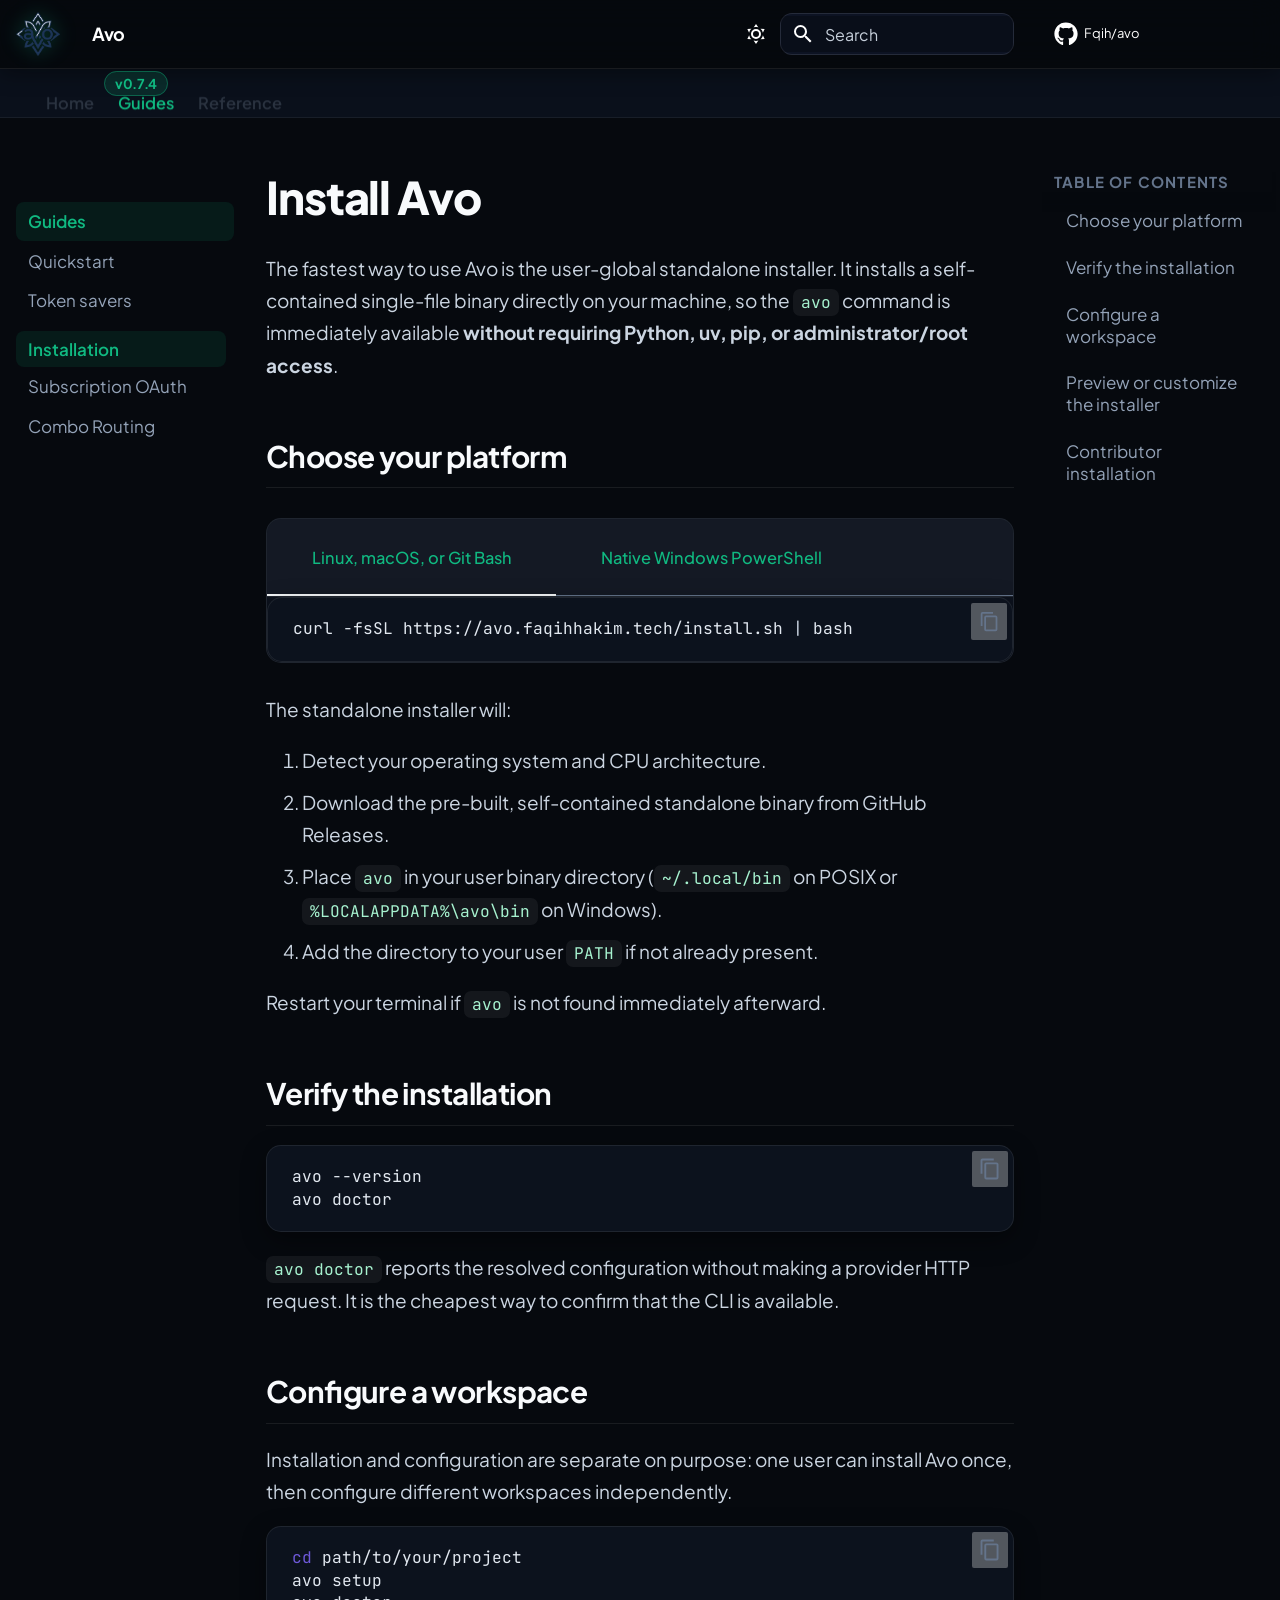
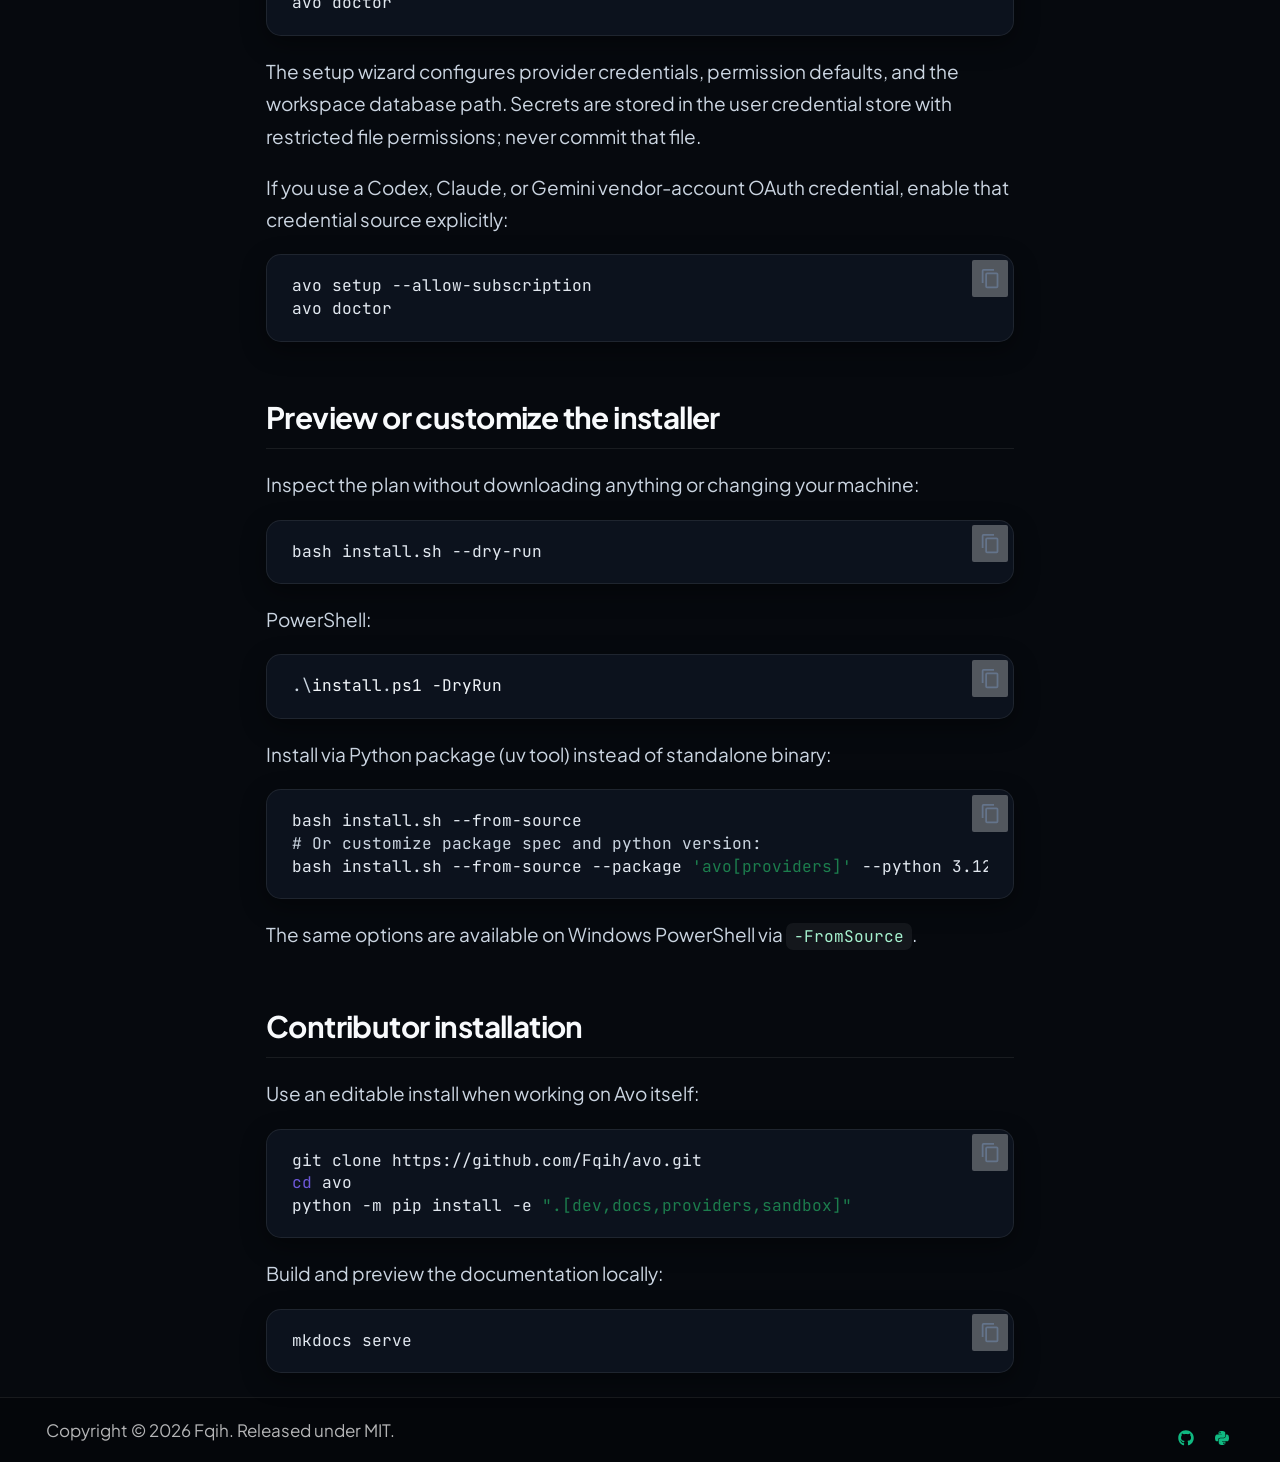
==== commit c7b5f986: "style(site): unify dark obsidian branding across all documentation pages" ====
--- a/site/guides/install/index.html
+++ b/site/guides/install/index.html
@@ -1032,9 +1032,9 @@
 
 
 <h1 id="install-avo">Install Avo<a class="headerlink" href="#install-avo" title="Permanent link">&para;</a></h1>
-<p>The fastest way to use Avo is the user-global installer. It creates an
-isolated <code>uv</code> tool environment, so the <code>avo</code> command is available to your user
-without changing the system Python or requiring <code>sudo</code>/Administrator access.</p>
+<p>The fastest way to use Avo is the user-global standalone installer. It installs a self-contained
+single-file binary directly on your machine, so the <code>avo</code> command is immediately available
+<strong>without requiring Python, uv, pip, or administrator/root access</strong>.</p>
 <h2 id="choose-your-platform">Choose your platform<a class="headerlink" href="#choose-your-platform" title="Permanent link">&para;</a></h2>
 <div class="tabbed-set tabbed-alternate" data-tabs="1:2"><input checked="checked" id="__tabbed_1_1" name="__tabbed_1" type="radio" /><input id="__tabbed_1_2" name="__tabbed_1" type="radio" /><div class="tabbed-labels"><label for="__tabbed_1_1">Linux, macOS, or Git Bash</label><label for="__tabbed_1_2">Native Windows PowerShell</label></div>
 <div class="tabbed-content">
@@ -1048,12 +1048,12 @@
 </div>
 </div>
 </div>
-<p>The installer will:</p>
+<p>The standalone installer will:</p>
 <ol>
-<li>Find or install <code>uv</code> for your user.</li>
-<li>Ensure Python 3.13 is available through <code>uv</code>.</li>
-<li>Install the <code>avo[all]</code> runtime bundle.</li>
-<li>Add the <code>uv</code> tool directory to your user PATH.</li>
+<li>Detect your operating system and CPU architecture.</li>
+<li>Download the pre-built, self-contained standalone binary from GitHub Releases.</li>
+<li>Place <code>avo</code> in your user binary directory (<code>~/.local/bin</code> on POSIX or <code>%LOCALAPPDATA%\avo\bin</code> on Windows).</li>
+<li>Add the directory to your user <code>PATH</code> if not already present.</li>
 </ol>
 <p>Restart your terminal if <code>avo</code> is not found immediately afterward.</p>
 <h2 id="verify-the-installation">Verify the installation<a class="headerlink" href="#verify-the-installation" title="Permanent link">&para;</a></h2>
@@ -1084,10 +1084,12 @@
 <p>PowerShell:</p>
 <div class="language-powershell highlight"><pre><span></span><code><span id="__span-6-1"><a id="__codelineno-6-1" name="__codelineno-6-1" href="#__codelineno-6-1"></a><span class="p">.\</span><span class="n">install</span><span class="p">.</span><span class="n">ps1</span> <span class="n">-DryRun</span>
 </span></code></pre></div>
-<p>Install a smaller package or choose another supported Python version:</p>
-<div class="language-bash highlight"><pre><span></span><code><span id="__span-7-1"><a id="__codelineno-7-1" name="__codelineno-7-1" href="#__codelineno-7-1"></a><span class="nv">AVO_PACKAGE</span><span class="o">=</span><span class="s1">&#39;avo[providers]&#39;</span><span class="w"> </span><span class="nv">AVO_PYTHON_VERSION</span><span class="o">=</span><span class="m">3</span>.12<span class="w"> </span>bash<span class="w"> </span>install.sh
+<p>Install via Python package (uv tool) instead of standalone binary:</p>
+<div class="language-bash highlight"><pre><span></span><code><span id="__span-7-1"><a id="__codelineno-7-1" name="__codelineno-7-1" href="#__codelineno-7-1"></a>bash<span class="w"> </span>install.sh<span class="w"> </span>--from-source
+</span><span id="__span-7-2"><a id="__codelineno-7-2" name="__codelineno-7-2" href="#__codelineno-7-2"></a><span class="c1"># Or customize package spec and python version:</span>
+</span><span id="__span-7-3"><a id="__codelineno-7-3" name="__codelineno-7-3" href="#__codelineno-7-3"></a>bash<span class="w"> </span>install.sh<span class="w"> </span>--from-source<span class="w"> </span>--package<span class="w"> </span><span class="s1">&#39;avo[providers]&#39;</span><span class="w"> </span>--python<span class="w"> </span>3.12
 </span></code></pre></div>
-<p>The same values can be passed as <code>--package</code> and <code>--python</code> to <code>install.sh</code>.</p>
+<p>The same options are available on Windows PowerShell via <code>-FromSource</code>.</p>
 <h2 id="contributor-installation">Contributor installation<a class="headerlink" href="#contributor-installation" title="Permanent link">&para;</a></h2>
 <p>Use an editable install when working on Avo itself:</p>
 <div class="language-bash highlight"><pre><span></span><code><span id="__span-8-1"><a id="__codelineno-8-1" name="__codelineno-8-1" href="#__codelineno-8-1"></a>git<span class="w"> </span>clone<span class="w"> </span>https://github.com/Fqih/avo.git
--- a/site/assets/extra.css
+++ b/site/assets/extra.css
@@ -1,304 +1,371 @@
-:root {
-  --avo-ink: #102a43;
-  --avo-muted: #52606d;
-  --avo-teal: #0f766e;
-  --avo-teal-dark: #115e59;
-  --avo-mint: #dff7f2;
-  --avo-yellow: #fef3c7;
-  --avo-border: rgba(16, 42, 67, 0.12);
-  --avo-shadow: 0 18px 50px rgba(15, 61, 70, 0.12);
-}
-
+/* ==============================================================================
+   Avo Global Documentation Theme & Branding System
+   Theme: Obsidian Slate / Emerald Glow / Cyber Cyan
+   Applies across ALL pages under site/
+   ============================================================================== */
+
+@import url('https://fonts.googleapis.com/css2?family=Plus+Jakarta+Sans:wght@400;500;600;700;800&family=JetBrains+Mono:wght@400;500;600&display=swap');
+
+:root,
+[data-md-color-scheme="default"],
 [data-md-color-scheme="slate"] {
-  --avo-ink: #f0fdfb;
-  --avo-muted: #b7c9c8;
-  --avo-teal: #5eead4;
-  --avo-teal-dark: #99f6e4;
-  --avo-mint: rgba(20, 184, 166, 0.14);
-  --avo-yellow: rgba(250, 204, 21, 0.14);
-  --avo-border: rgba(226, 252, 248, 0.14);
-  --avo-shadow: 0 18px 50px rgba(0, 0, 0, 0.24);
-}
-
+  --md-default-bg-color: #06090e !important;
+  --md-default-bg-color--light: #0c121d !important;
+  --md-default-bg-color--lighter: #131b2e !important;
+  --md-default-bg-color--lightest: #1e293b !important;
+
+  --md-default-fg-color: #f8fafc !important;
+  --md-default-fg-color--light: #cbd5e1 !important;
+  --md-default-fg-color--lighter: #94a3b8 !important;
+  --md-default-fg-color--lightest: #64748b !important;
+
+  --md-primary-fg-color: #06090e !important;
+  --md-primary-fg-color--dark: #030508 !important;
+  --md-accent-fg-color: #10b981 !important;
+  --md-accent-fg-color--transparent: rgba(16, 185, 129, 0.15) !important;
+
+  --md-code-bg-color: #0c121d !important;
+  --md-code-fg-color: #f1f5f9 !important;
+
+  --md-typeset-a-color: #10b981 !important;
+
+  --avo-ink: #f8fafc;
+  --avo-muted: #94a3b8;
+  --avo-teal: #10b981;
+  --avo-teal-dark: #059669;
+  --avo-mint: rgba(16, 185, 129, 0.12);
+  --avo-yellow: rgba(245, 158, 11, 0.12);
+  --avo-border: rgba(255, 255, 255, 0.08);
+  --avo-shadow: 0 16px 40px rgba(0, 0, 0, 0.5);
+
+  --font-sans: 'Plus Jakarta Sans', -apple-system, BlinkMacSystemFont, 'Segoe UI', Roboto, sans-serif;
+  --font-mono: 'JetBrains Mono', ui-monospace, SFMono-Regular, Menlo, Monaco, Consolas, monospace;
+}
+
+body {
+  background-color: #06090e !important;
+  color: #f8fafc !important;
+  font-family: var(--font-sans) !important;
+  -webkit-font-smoothing: antialiased;
+}
+
+/* ==============================================================================
+   Top Header & Modern Branding
+   ============================================================================== */
 .md-header {
-  box-shadow: 0 1px 0 var(--avo-border);
+  background: rgba(6, 9, 14, 0.85) !important;
+  backdrop-filter: blur(16px) !important;
+  border-bottom: 1px solid rgba(255, 255, 255, 0.08) !important;
+  box-shadow: 0 4px 20px rgba(0, 0, 0, 0.4) !important;
+}
+
+.md-header__inner {
+  max-width: 82rem !important;
+}
+
+.md-header .md-logo {
+  display: flex !important;
+  align-items: center !important;
+  gap: 0.5rem !important;
 }
 
 .md-header .md-logo img {
-  width: 2.15rem;
-  height: 2.15rem;
-  object-fit: contain;
-}
-
-.md-header .md-logo {
-  margin: 0 0.35rem 0 0;
-}
-
-.md-main__inner {
-  max-width: 76rem;
-}
-
-.md-content h2 {
-  margin-top: 2.8rem;
-}
-
-.avo-hero {
-  display: grid;
-  grid-template-columns: minmax(0, 1.35fr) minmax(18rem, 0.65fr);
-  gap: 2rem;
-  align-items: stretch;
-  margin: 1rem 0 2rem;
-  padding: clamp(1.5rem, 4vw, 3.5rem);
-  border: 1px solid var(--avo-border);
-  border-radius: 1.5rem;
-  background:
-    radial-gradient(circle at 85% 10%, rgba(45, 212, 191, 0.24), transparent 35%),
-    linear-gradient(135deg, var(--avo-mint), transparent 68%);
-  box-shadow: var(--avo-shadow);
-}
-
-.avo-hero__brand {
-  display: flex;
-  align-items: center;
-  gap: 0.75rem;
-  margin-bottom: 1rem;
-}
-
-.avo-hero__brand img {
-  width: 3.4rem;
-  height: 3.4rem;
-  padding: 0.35rem;
-  border-radius: 1rem;
-  background: rgba(240, 253, 250, 0.92);
-  box-shadow: 0 8px 22px rgba(15, 118, 110, 0.16);
-  object-fit: contain;
-}
-
-.avo-hero__brand span {
-  color: var(--avo-muted);
-  font-size: 0.85rem;
+  width: 2.2rem !important;
+  height: 2.2rem !important;
+  filter: drop-shadow(0 0 10px rgba(16, 185, 129, 0.4)) !important;
+}
+
+.md-header__title {
+  font-family: var(--font-sans) !important;
+  font-weight: 800 !important;
+  letter-spacing: -0.02em !important;
+}
+
+.md-header__title::after {
+  content: "v0.7.4";
+  margin-left: 0.6rem;
+  font-size: 0.68rem;
   font-weight: 700;
-  letter-spacing: 0.08em;
-  text-transform: uppercase;
-}
-
-.avo-hero h1 {
-  margin: 0.4rem 0 0.75rem;
-  color: var(--avo-ink);
-  font-size: clamp(2.2rem, 5.5vw, 4rem);
-  letter-spacing: -0.05em;
-  line-height: 1.02;
-}
-
-.avo-hero__eyebrow,
-.avo-card__eyebrow {
-  color: var(--avo-teal-dark);
-  font-size: 0.75rem;
-  font-weight: 800;
-  letter-spacing: 0.12em;
-  text-transform: uppercase;
-}
-
-.avo-hero__lead {
-  max-width: 42rem;
-  color: var(--avo-muted);
-  font-size: clamp(1.05rem, 2vw, 1.3rem);
-  line-height: 1.65;
-}
-
-.avo-hero__actions {
-  display: flex;
-  flex-wrap: wrap;
-  gap: 0.7rem;
-  margin-top: 1.4rem;
-}
-
-.avo-hero__actions .md-button--primary {
-  border-color: var(--avo-teal);
-  background: var(--avo-teal);
-}
-
-.avo-hero__terminal {
-  align-self: center;
-  overflow: hidden;
-  border: 1px solid rgba(255, 255, 255, 0.12);
-  border-radius: 1rem;
-  background: #102a43;
-  box-shadow: 0 16px 30px rgba(16, 42, 67, 0.22);
-}
-
-.avo-hero__terminal header {
-  padding: 0.7rem 1rem;
-  color: #9fb3c8;
-  font-size: 0.72rem;
-  letter-spacing: 0.08em;
-  text-transform: uppercase;
-}
-
-.avo-hero__terminal pre {
-  margin: 0;
-  border-radius: 0;
-  background: transparent;
-  box-shadow: none;
-  overflow-x: auto;
-  white-space: pre-wrap;
-}
-
-.avo-hero__terminal code {
-  color: #d9f99d;
-  font-size: 0.72rem;
-  overflow-wrap: anywhere;
-}
-
-.avo-card-grid {
-  display: grid;
-  grid-template-columns: repeat(3, minmax(0, 1fr));
-  gap: 1rem;
-  margin: 1.2rem 0 2rem;
-}
-
-.avo-card {
-  min-height: 11rem;
-  padding: 1.25rem;
-  border: 1px solid var(--avo-border);
-  border-radius: 1rem;
-  background: var(--md-default-bg-color);
-  box-shadow: 0 8px 24px rgba(15, 61, 70, 0.06);
-  transition: border-color 160ms ease, box-shadow 160ms ease, transform 160ms ease;
-}
-
-.avo-card:hover {
-  border-color: var(--avo-teal);
-  box-shadow: var(--avo-shadow);
-  transform: translateY(-3px);
-}
-
-.avo-card h3 {
-  margin-top: 0.5rem;
-}
-
-.avo-card p:last-child {
-  margin-bottom: 0;
-  color: var(--avo-muted);
-}
-
-.avo-callout {
-  margin: 1.5rem 0;
-  padding: 1rem 1.2rem;
-  border-left: 0.3rem solid var(--avo-teal);
-  border-radius: 0.7rem;
-  background: var(--avo-mint);
-}
-
-.avo-callout strong {
-  color: var(--avo-ink);
-}
-
-.avo-steps {
-  counter-reset: avo-step;
-  display: grid;
-  gap: 0.8rem;
-  margin: 1.2rem 0;
-}
-
-.avo-step {
-  display: grid;
-  grid-template-columns: 2.2rem 1fr;
-  gap: 0.8rem;
-  align-items: start;
-}
-
-.avo-step::before {
-  counter-increment: avo-step;
-  display: grid;
-  width: 2.2rem;
-  height: 2.2rem;
-  place-items: center;
-  border-radius: 50%;
-  background: var(--avo-teal);
-  color: white;
-}
-
-/* Modern standalone badge & feature pills */
-.avo-badge-standalone {
-  display: inline-flex;
-  align-items: center;
-  gap: 0.4rem;
-  padding: 0.35rem 0.85rem;
-  margin-bottom: 0.8rem;
+  padding: 0.15rem 0.5rem;
   border-radius: 9999px;
   background: rgba(16, 185, 129, 0.15);
   border: 1px solid rgba(16, 185, 129, 0.4);
   color: #10b981;
-  font-size: 0.78rem;
-  font-weight: 700;
-  letter-spacing: 0.04em;
-  text-transform: uppercase;
-}
-
-.avo-badge-standalone .pulse-dot {
-  width: 0.5rem;
-  height: 0.5rem;
-  border-radius: 50%;
-  background: #10b981;
-  box-shadow: 0 0 8px #10b981;
-}
-
-.avo-pill {
-  display: inline-block;
-  padding: 0.2rem 0.6rem;
-  border-radius: 0.4rem;
-  font-size: 0.72rem;
-  font-weight: 600;
-  background: rgba(94, 234, 212, 0.15);
-  color: var(--avo-teal);
-  border: 1px solid rgba(94, 234, 212, 0.3);
-}
-
-.avo-terminal-tab-group {
-  display: flex;
-  gap: 0.5rem;
-  padding: 0.5rem 1rem 0;
-  border-bottom: 1px solid rgba(255, 255, 255, 0.08);
-}
-
-.avo-terminal-tab {
-  padding: 0.35rem 0.75rem;
-  font-size: 0.72rem;
-  font-weight: 600;
-  color: #94a3b8;
-  border-radius: 0.4rem 0.4rem 0 0;
-  cursor: pointer;
-  background: transparent;
-  border: none;
-}
-
-.avo-terminal-tab.active {
-  color: #f8fafc;
-  background: rgba(255, 255, 255, 0.08);
-  border-bottom: 2px solid #10b981;
-}
-
-  content: counter(avo-step);
-  font-weight: 800;
-}
-
-.avo-step h3 {
-  margin: 0.1rem 0 0.3rem;
-}
-
-.avo-step p {
-  margin-top: 0;
-  color: var(--avo-muted);
-}
-
-@media screen and (max-width: 800px) {
-  .avo-hero,
-  .avo-card-grid {
-    grid-template-columns: 1fr;
-  }
-
-  .avo-hero__terminal {
-    margin-top: 0.5rem;
-  }
-}
+  vertical-align: middle;
+}
+
+/* Navigation Tabs */
+.md-tabs {
+  background: rgba(12, 18, 29, 0.9) !important;
+  border-bottom: 1px solid rgba(255, 255, 255, 0.06) !important;
+}
+
+.md-tabs__link {
+  font-family: var(--font-sans) !important;
+  font-weight: 600 !important;
+  font-size: 0.82rem !important;
+  color: #94a3b8 !important;
+  transition: all 0.15s ease !important;
+}
+
+.md-tabs__link:hover,
+.md-tabs__item--active .md-tabs__link {
+  color: #10b981 !important;
+  opacity: 1 !important;
+}
+
+/* ==============================================================================
+   Sidebar & Navigation
+   ============================================================================== */
+.md-sidebar--primary .md-sidebar__inner {
+  padding-top: 1.5rem !important;
+}
+
+.md-nav__title {
+  font-family: var(--font-sans) !important;
+  font-weight: 700 !important;
+  font-size: 0.75rem !important;
+  text-transform: uppercase !important;
+  letter-spacing: 0.08em !important;
+  color: #64748b !important;
+}
+
+.md-nav__link {
+  font-family: var(--font-sans) !important;
+  font-size: 0.85rem !important;
+  color: #94a3b8 !important;
+  border-radius: 0.4rem !important;
+  padding: 0.35rem 0.6rem !important;
+  transition: all 0.15s ease !important;
+}
+
+.md-nav__link:hover {
+  color: #f8fafc !important;
+  background: rgba(255, 255, 255, 0.04) !important;
+}
+
+.md-nav__item--active > .md-nav__link {
+  color: #10b981 !important;
+  font-weight: 600 !important;
+  background: rgba(16, 185, 129, 0.1) !important;
+}
+
+/* Search Box */
+.md-search__inner {
+  border-radius: 0.6rem !important;
+  background: rgba(15, 23, 42, 0.8) !important;
+  border: 1px solid rgba(255, 255, 255, 0.1) !important;
+}
+
+.md-search__input {
+  color: #f8fafc !important;
+  font-family: var(--font-sans) !important;
+}
+
+/* ==============================================================================
+   Main Content & Typography
+   ============================================================================== */
+.md-main__inner {
+  max-width: 82rem !important;
+  margin-top: 1.5rem !important;
+}
+
+.md-content {
+  background: transparent !important;
+}
+
+.md-typeset {
+  font-family: var(--font-sans) !important;
+  color: #cbd5e1 !important;
+  font-size: 0.95rem !important;
+  line-height: 1.7 !important;
+}
+
+.md-typeset h1 {
+  color: #f8fafc !important;
+  font-weight: 800 !important;
+  letter-spacing: -0.025em !important;
+  font-size: 2.25rem !important;
+  margin-bottom: 1.25rem !important;
+}
+
+.md-typeset h2 {
+  color: #f8fafc !important;
+  font-weight: 700 !important;
+  letter-spacing: -0.02em !important;
+  border-bottom: 1px solid rgba(255, 255, 255, 0.08) !important;
+  padding-bottom: 0.5rem !important;
+  margin-top: 2.75rem !important;
+}
+
+.md-typeset h3 {
+  color: #f1f5f9 !important;
+  font-weight: 700 !important;
+}
+
+.md-typeset a {
+  color: #10b981 !important;
+  text-decoration: none !important;
+  font-weight: 500 !important;
+  transition: color 0.15s ease !important;
+}
+
+.md-typeset a:hover {
+  color: #34d399 !important;
+  text-decoration: underline !important;
+}
+
+/* ==============================================================================
+   Code Blocks & Pre
+   ============================================================================== */
+.md-typeset pre,
+.md-typeset code {
+  font-family: var(--font-mono) !important;
+}
+
+.md-typeset pre {
+  background: #0c121d !important;
+  border: 1px solid rgba(255, 255, 255, 0.08) !important;
+  border-radius: 0.75rem !important;
+  box-shadow: 0 8px 24px rgba(0, 0, 0, 0.4) !important;
+  padding: 1rem 1.25rem !important;
+}
+
+.md-typeset code {
+  background: rgba(255, 255, 255, 0.06) !important;
+  border-radius: 0.35rem !important;
+  padding: 0.15rem 0.4rem !important;
+  color: #a7f3d0 !important;
+}
+
+.md-typeset pre code {
+  background: transparent !important;
+  padding: 0 !important;
+  color: #e2e8f0 !important;
+}
+
+.md-clipboard {
+  color: #94a3b8 !important;
+}
+
+.md-clipboard:hover {
+  color: #10b981 !important;
+}
+
+/* Tabbed Sets */
+.tabbed-set {
+  border-radius: 0.75rem !important;
+  overflow: hidden !important;
+  border: 1px solid rgba(255, 255, 255, 0.08) !important;
+  background: #0c121d !important;
+  margin: 1.5rem 0 !important;
+}
+
+.tabbed-labels {
+  background: rgba(255, 255, 255, 0.03) !important;
+  border-bottom: 1px solid rgba(255, 255, 255, 0.06) !important;
+}
+
+.tabbed-labels > label {
+  color: #94a3b8 !important;
+  font-family: var(--font-sans) !important;
+  font-weight: 600 !important;
+  font-size: 0.82rem !important;
+  padding: 0.6rem 1.2rem !important;
+}
+
+.tabbed-labels > label:hover {
+  color: #f8fafc !important;
+}
+
+.tabbed-set input:nth-child(1):checked ~ .tabbed-labels > :nth-child(1),
+.tabbed-set input:nth-child(2):checked ~ .tabbed-labels > :nth-child(2),
+.tabbed-set input:nth-child(3):checked ~ .tabbed-labels > :nth-child(3) {
+  color: #10b981 !important;
+  border-color: #10b981 !important;
+}
+
+/* ==============================================================================
+   Admonitions (Notes, Warnings, Info)
+   ============================================================================== */
+.md-typeset .admonition {
+  background: rgba(15, 23, 42, 0.6) !important;
+  backdrop-filter: blur(8px) !important;
+  border: 1px solid rgba(255, 255, 255, 0.08) !important;
+  border-left: 4px solid var(--accent-emerald, #10b981) !important;
+  border-radius: 0.75rem !important;
+  box-shadow: 0 8px 24px rgba(0, 0, 0, 0.3) !important;
+  margin: 1.5rem 0 !important;
+}
+
+.md-typeset .admonition.warning {
+  border-left-color: #f59e0b !important;
+}
+
+.md-typeset .admonition.danger {
+  border-left-color: #ef4444 !important;
+}
+
+.md-typeset .admonition.info {
+  border-left-color: #06b6d4 !important;
+}
+
+.md-typeset .admonition-title {
+  background: transparent !important;
+  font-family: var(--font-sans) !important;
+  font-weight: 700 !important;
+  color: #f8fafc !important;
+}
+
+/* ==============================================================================
+   Tables
+   ============================================================================== */
+.md-typeset table:not([class]) {
+  background: #0c121d !important;
+  border: 1px solid rgba(255, 255, 255, 0.08) !important;
+  border-radius: 0.75rem !important;
+  overflow: hidden !important;
+  box-shadow: 0 8px 24px rgba(0, 0, 0, 0.3) !important;
+  margin: 1.5rem 0 !important;
+}
+
+.md-typeset table:not([class]) th {
+  background: rgba(255, 255, 255, 0.03) !important;
+  color: #94a3b8 !important;
+  font-family: var(--font-sans) !important;
+  font-weight: 600 !important;
+  text-transform: uppercase !important;
+  font-size: 0.75rem !important;
+  letter-spacing: 0.06em !important;
+  border-bottom: 1px solid rgba(255, 255, 255, 0.08) !important;
+}
+
+.md-typeset table:not([class]) td {
+  border-bottom: 1px solid rgba(255, 255, 255, 0.04) !important;
+}
+
+/* ==============================================================================
+   Footer
+   ============================================================================== */
+.md-footer {
+  background: #04060a !important;
+  border-top: 1px solid rgba(255, 255, 255, 0.08) !important;
+}
+
+.md-footer-meta {
+  background: transparent !important;
+}
+
+.md-copyright {
+  color: #64748b !important;
+  font-size: 0.85rem !important;
+}
+
+.md-social__link {
+  color: #94a3b8 !important;
+  transition: color 0.15s ease !important;
+}
+
+.md-social__link:hover {
+  color: #10b981 !important;
+}
